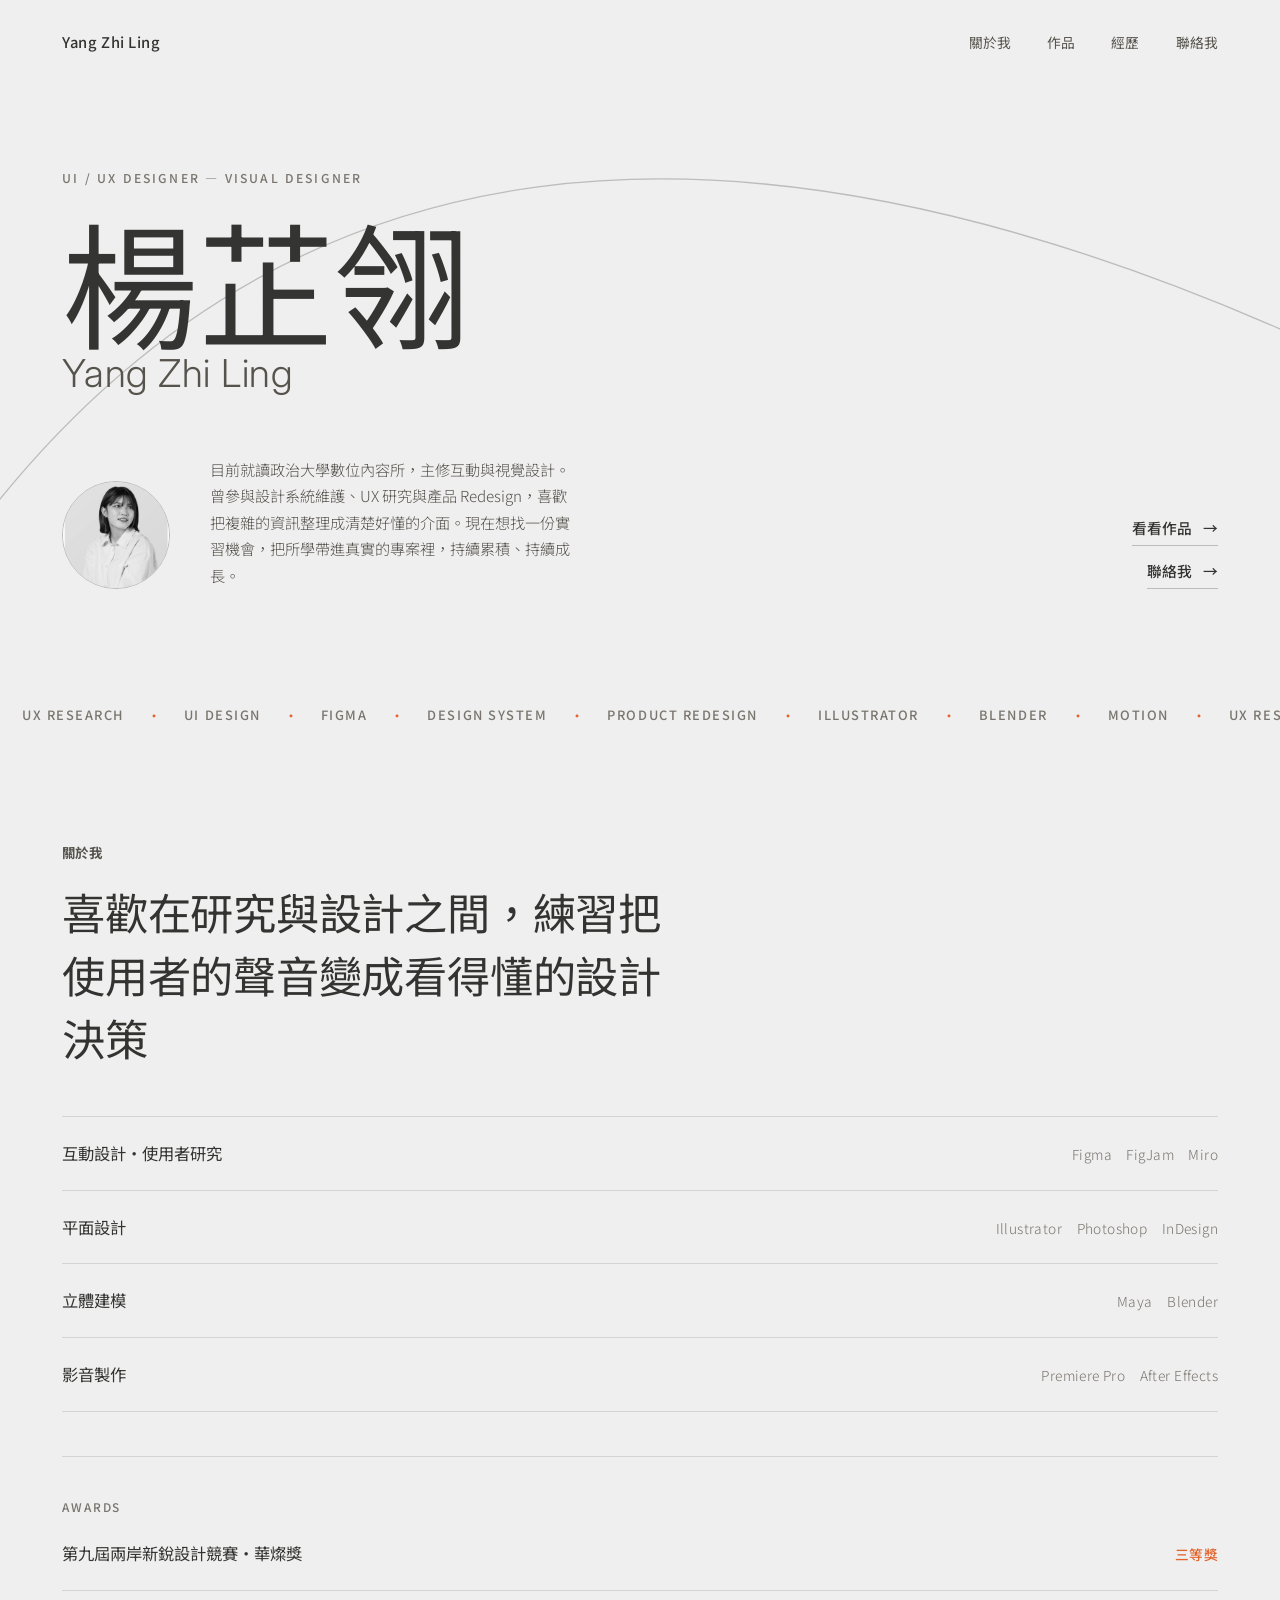
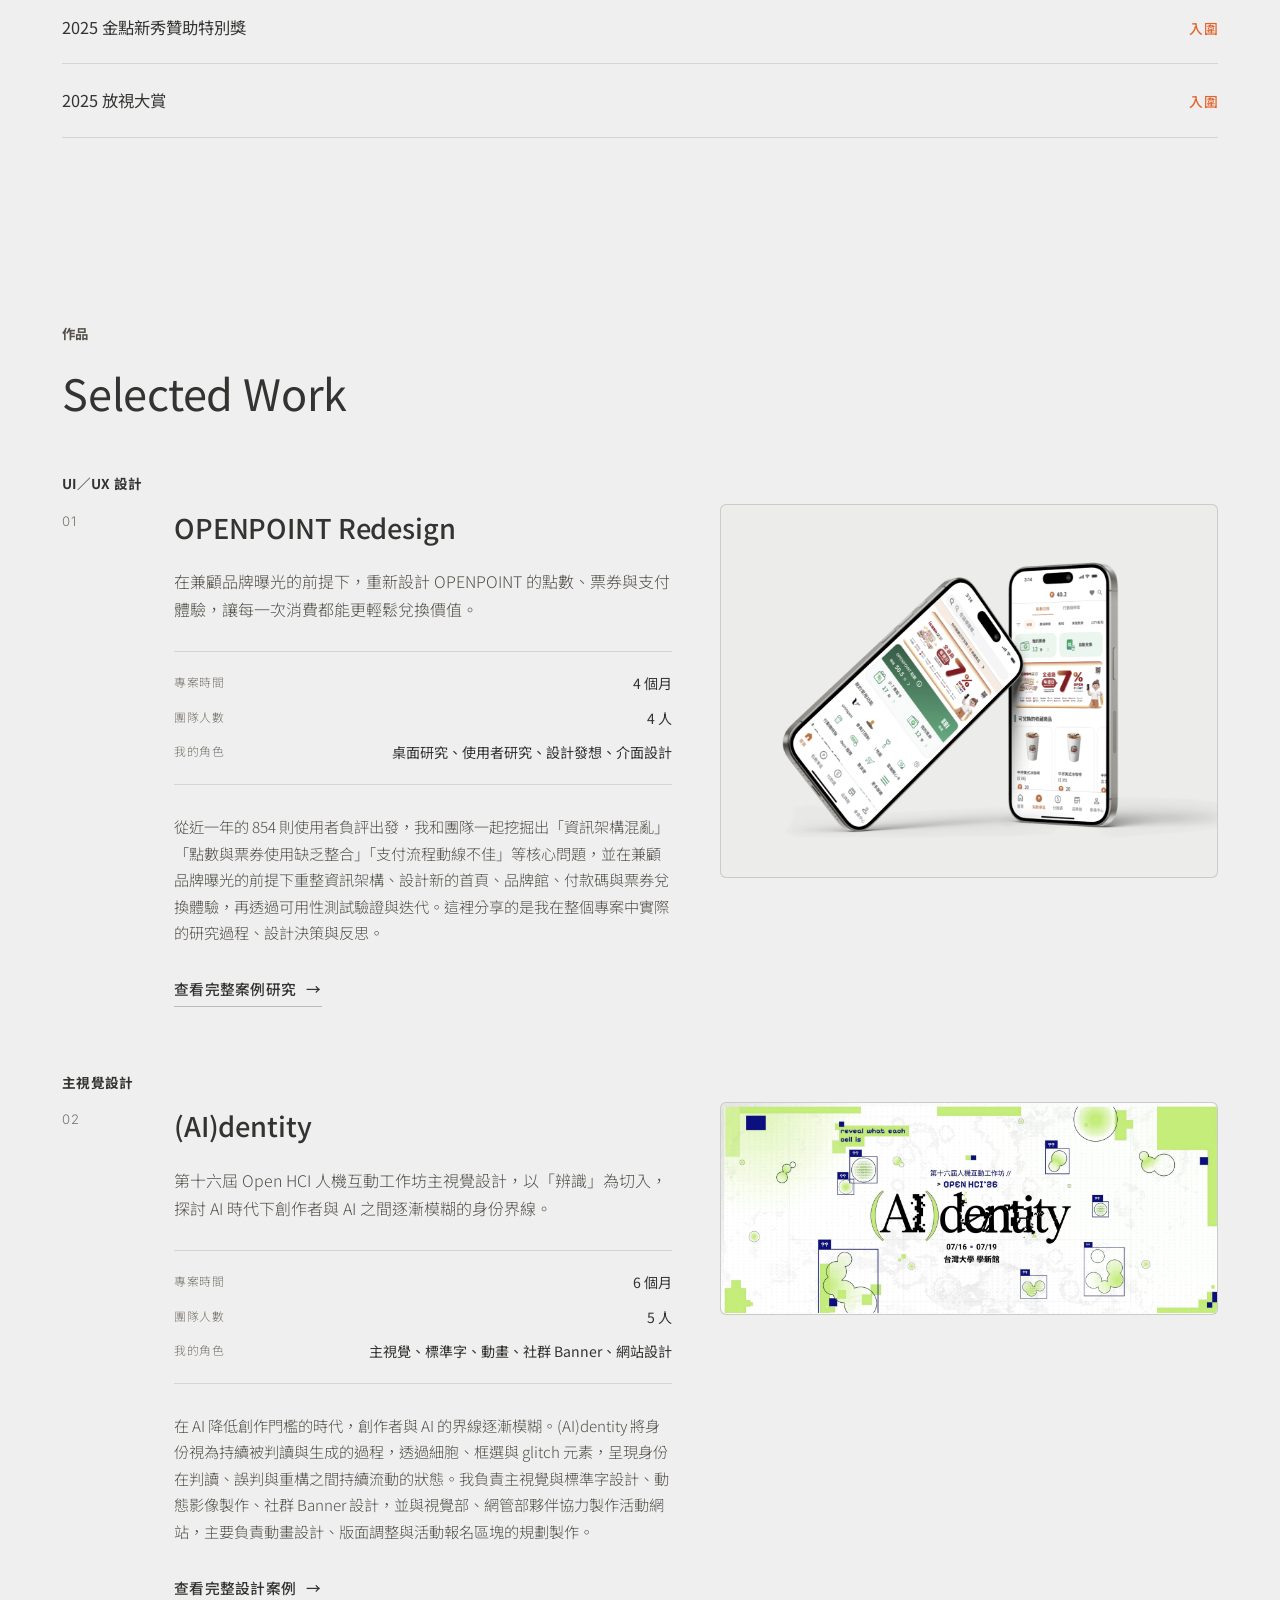
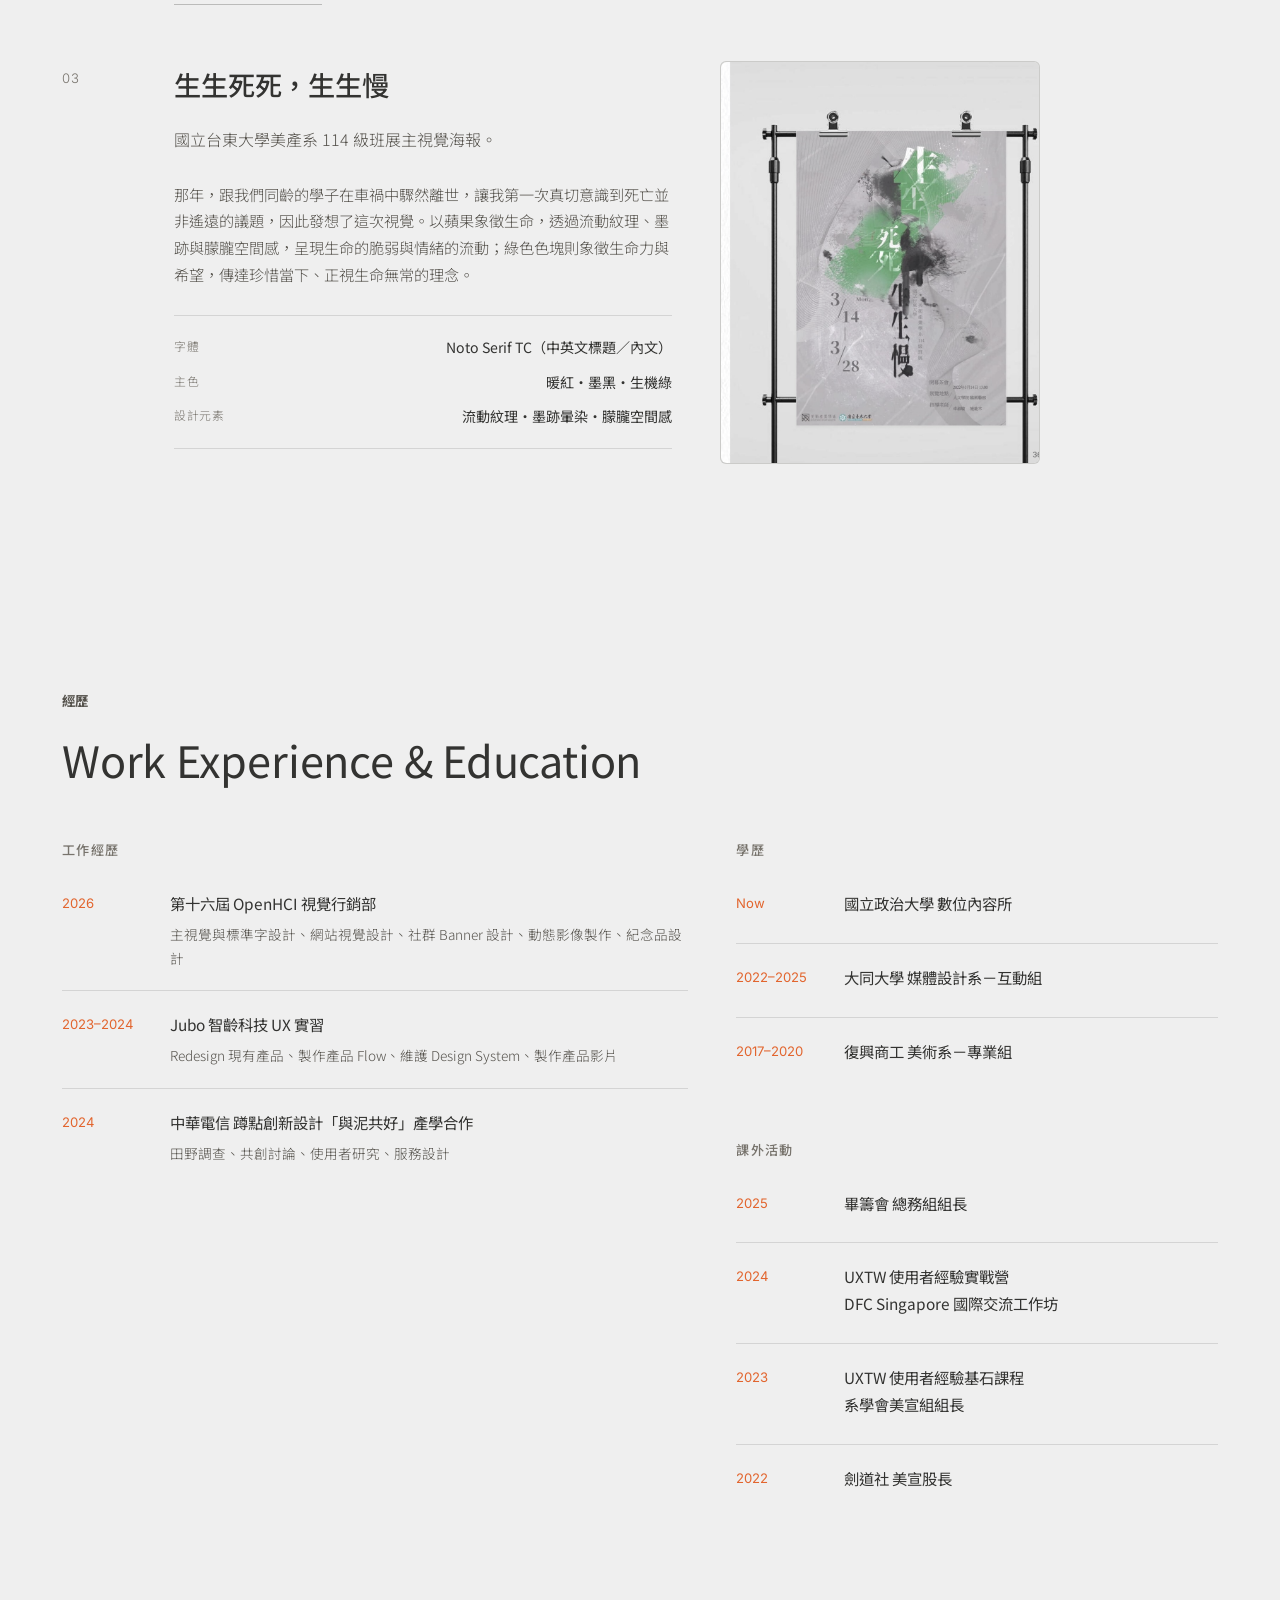
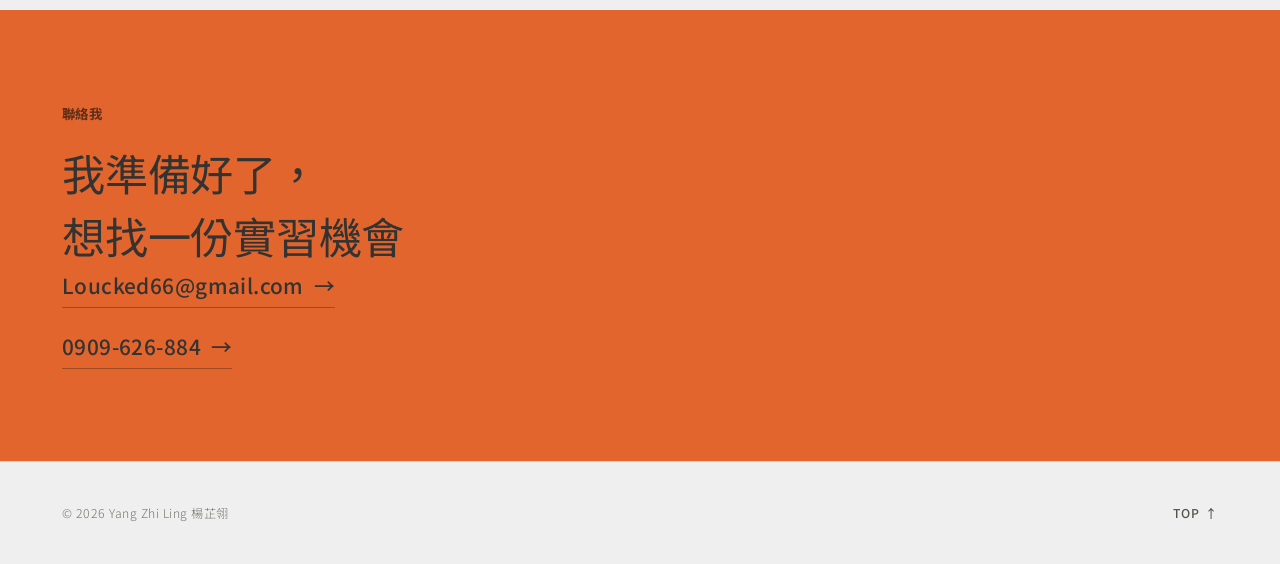
==== index.html @ 0a48e450 "Restore hero curve, tighten spacing, expand (AI)dentity case study - Restore the hero decorative cur" ====
<!DOCTYPE html>
<html lang="zh-Hant">
<head>
<meta charset="UTF-8">
<meta name="viewport" content="width=device-width, initial-scale=1.0">
<title>楊芷翎 Yang Zhi Ling｜UI/UX Designer Portfolio</title>
<meta name="description" content="楊芷翎 Yang Zhi Ling — UI/UX 設計師作品集，專注於使用者研究、產品重設計與視覺設計。">
<link rel="icon" type="image/svg+xml" href="assets/favicon.svg">
<link rel="preconnect" href="https://fonts.googleapis.com">
<link rel="preconnect" href="https://fonts.gstatic.com" crossorigin>
<link href="https://fonts.googleapis.com/css2?family=Inter:wght@300;400;500;600;700&family=Noto+Sans+TC:wght@300;400;500;600;700&display=swap" rel="stylesheet">
<link rel="stylesheet" href="css/style.css">
</head>
<body>

<div class="grain" aria-hidden="true"></div>
<a class="skip-link" href="#main">跳到主要內容</a>

<header class="site-header" id="siteHeader">
  <div class="wrap header-inner">
    <a href="#top" class="brand">Yang Zhi Ling</a>
    <nav class="main-nav" id="mainNav">
      <a href="#about">關於我</a>
      <a href="#work">作品</a>
      <a href="#experience">經歷</a>
      <a href="#contact">聯絡我</a>
    </nav>
    <button class="nav-toggle" id="navToggle" aria-label="開啟選單" aria-expanded="false">
      <span></span><span></span><span></span>
    </button>
  </div>
</header>

<main id="main">

  <!-- HERO -->
  <section class="hero" id="top">
    <svg class="hero-line" viewBox="0 0 1200 500" preserveAspectRatio="none" aria-hidden="true">
      <path d="M -50,420 C 250,80 700,60 1250,260" />
    </svg>
    <div class="wrap hero-inner">
      <p class="eyebrow reveal">UI / UX Designer — Visual Designer</p>
      <h1 class="hero-name reveal-blur">
        <span class="hero-name-zh">楊芷翎</span>
        <span class="hero-name-en">Yang&nbsp;Zhi&nbsp;Ling</span>
      </h1>

      <div class="hero-row">
        <div class="hero-photo reveal">
          <img src="assets/photo.jpg" alt="楊芷翎肖像照" width="240" height="240" loading="eager">
        </div>
        <p class="hero-desc reveal">
          目前就讀政治大學數位內容所，主修互動與視覺設計。曾參與設計系統維護、UX 研究與產品 Redesign，喜歡把複雜的資訊整理成清楚好懂的介面。現在想找一份實習機會，把所學帶進真實的專案裡，持續累積、持續成長。
        </p>
        <div class="hero-links reveal">
          <a href="#work" class="link-arrow">看看作品 <i>→</i></a>
          <a href="#contact" class="link-arrow">聯絡我 <i>→</i></a>
        </div>
      </div>
    </div>
  </section>

  <!-- MARQUEE -->
  <div class="marquee" aria-hidden="true">
    <div class="marquee-track">
      <span>UX RESEARCH</span><i>·</i><span>UI DESIGN</span><i>·</i><span>FIGMA</span><i>·</i><span>DESIGN SYSTEM</span><i>·</i><span>PRODUCT REDESIGN</span><i>·</i><span>ILLUSTRATOR</span><i>·</i><span>BLENDER</span><i>·</i><span>MOTION</span><i>·</i>
      <span>UX RESEARCH</span><i>·</i><span>UI DESIGN</span><i>·</i><span>FIGMA</span><i>·</i><span>DESIGN SYSTEM</span><i>·</i><span>PRODUCT REDESIGN</span><i>·</i><span>ILLUSTRATOR</span><i>·</i><span>BLENDER</span><i>·</i><span>MOTION</span><i>·</i>
    </div>
  </div>

  <!-- ABOUT -->
  <section class="section" id="about">
    <div class="wrap">
      <div class="section-head reveal">
        <p class="kicker">關於我</p>
        <h2 class="reveal-blur">喜歡在研究與設計之間，練習把使用者的聲音變成看得懂的設計決策</h2>
      </div>

      <div class="spec-list reveal">
        <div class="spec-row">
          <span class="spec-label">互動設計・使用者研究</span>
          <span class="spec-value">Figma　FigJam　Miro</span>
        </div>
        <div class="spec-row">
          <span class="spec-label">平面設計</span>
          <span class="spec-value">Illustrator　Photoshop　InDesign</span>
        </div>
        <div class="spec-row">
          <span class="spec-label">立體建模</span>
          <span class="spec-value">Maya　Blender</span>
        </div>
        <div class="spec-row">
          <span class="spec-label">影音製作</span>
          <span class="spec-value">Premiere Pro　After Effects</span>
        </div>
      </div>

      <div class="spec-list spec-list-awards reveal">
        <p class="awards-label">Awards</p>
        <div class="spec-row">
          <span class="spec-label">第九屆兩岸新銳設計競賽・華燦獎</span>
          <span class="spec-value accent">三等獎</span>
        </div>
        <div class="spec-row">
          <span class="spec-label">2025 金點新秀贊助特別獎</span>
          <span class="spec-value accent">入圍</span>
        </div>
        <div class="spec-row">
          <span class="spec-label">2025 放視大賞</span>
          <span class="spec-value accent">入圍</span>
        </div>
      </div>
    </div>
  </section>

  <!-- WORK -->
  <section class="section" id="work">
    <div class="wrap">
      <div class="section-head reveal">
        <p class="kicker">作品</p>
        <h2 class="reveal-blur">Selected Work</h2>
      </div>

      <p class="work-group-label first reveal">UI／UX 設計</p>

      <!-- PROJECT 1: OPENPOINT -->
      <article class="case-study reveal no-top-border">
        <div class="case-index">01</div>
        <div class="case-body">
          <h3><a href="openpoint.html" class="case-title-link">OPENPOINT Redesign</a></h3>
          <p class="case-lede">在兼顧品牌曝光的前提下，重新設計 OPENPOINT 的點數、票券與支付體驗，讓每一次消費都能更輕鬆兌換價值。</p>

          <div class="case-meta">
            <div><span>專案時間</span><strong>4 個月</strong></div>
            <div><span>團隊人數</span><strong>4 人</strong></div>
            <div><span>我的角色</span><strong>桌面研究、使用者研究、設計發想、介面設計</strong></div>
          </div>

          <p class="case-summary">從近一年的 854 則使用者負評出發，我和團隊一起挖掘出「資訊架構混亂」「點數與票券使用缺乏整合」「支付流程動線不佳」等核心問題，並在兼顧品牌曝光的前提下重整資訊架構、設計新的首頁、品牌館、付款碼與票券兌換體驗，再透過可用性測試驗證與迭代。這裡分享的是我在整個專案中實際的研究過程、設計決策與反思。</p>

          <a href="openpoint.html" class="link-arrow">查看完整案例研究 <i>→</i></a>
        </div>
        <a class="case-media case-media-link" href="openpoint.html" aria-label="查看 OPENPOINT Redesign 完整案例">
          <img src="assets/openpoint-hero.jpg" alt="OPENPOINT App 改版前後介面比較" loading="lazy">
        </a>
      </article>

      <p class="work-group-label reveal">主視覺設計</p>

      <!-- PROJECT 2: AIdentity -->
      <article class="case-study reveal no-top-border">
        <div class="case-index">02</div>
        <div class="case-body">
          <h3>(AI)dentity</h3>
          <p class="case-lede">第十六屆 Open HCI 人機互動工作坊主視覺設計，以「辨識」為切入，探討 AI 時代下創作者與 AI 之間逐漸模糊的身份界線。</p>

          <div class="case-meta">
            <div><span>專案時間</span><strong>6 個月</strong></div>
            <div><span>團隊人數</span><strong>5 人</strong></div>
            <div><span>我的角色</span><strong>主視覺、標準字、動畫、社群 Banner、網站設計</strong></div>
          </div>

          <p class="case-summary">在 AI 降低創作門檻的時代，創作者與 AI 的界線逐漸模糊。(AI)dentity 將身份視為持續被判讀與生成的過程，透過細胞、框選與 glitch 元素，呈現身份在判讀、誤判與重構之間持續流動的狀態。我負責主視覺與標準字設計、動態影像製作、社群 Banner 設計，並與視覺部、網管部夥伴協力製作活動網站，主要負責動畫設計、版面調整與活動報名區塊的規劃製作。</p>

          <a href="aidentity.html" class="link-arrow">查看完整設計案例 <i>→</i></a>
        </div>
        <a class="case-media case-media-link" href="aidentity.html" aria-label="查看 (AI)dentity 完整設計案例">
          <img src="assets/aidentity-banner.jpg" alt="(AI)dentity 主視覺設計" loading="lazy">
        </a>
      </article>

      <!-- PROJECT 3: 生生死死 -->
      <article class="case-study reveal">
        <div class="case-index">03</div>
        <div class="case-body">
          <h3>生生死死，生生慢</h3>
          <p class="case-lede">國立台東大學美產系 114 級班展主視覺海報。</p>

          <p class="case-summary">那年，跟我們同齡的學子在車禍中驟然離世，讓我第一次真切意識到死亡並非遙遠的議題，因此發想了這次視覺。以蘋果象徵生命，透過流動紋理、墨跡與朦朧空間感，呈現生命的脆弱與情緒的流動；綠色色塊則象徵生命力與希望，傳達珍惜當下、正視生命無常的理念。</p>

          <div class="case-meta">
            <div><span>字體</span><strong>Noto Serif TC（中英文標題／內文）</strong></div>
            <div><span>主色</span><strong>暖紅・墨黑・生機綠</strong></div>
            <div><span>設計元素</span><strong>流動紋理・墨跡暈染・朦朧空間感</strong></div>
          </div>
        </div>
        <div class="case-media case-media-poster">
          <img src="assets/poster.jpg" alt="生生死死，生生慢 主視覺海報" loading="lazy">
        </div>
      </article>

    </div>
  </section>

  <!-- EXPERIENCE -->
  <section class="section" id="experience">
    <div class="wrap">
      <div class="section-head reveal">
        <p class="kicker">經歷</p>
        <h2 class="reveal-blur">Work Experience &amp; Education</h2>
      </div>

      <div class="timeline-cols reveal">
        <div class="timeline-col">
          <h3>工作經歷</h3>
          <ul class="timeline">
            <li>
              <span class="tl-year">2026</span>
              <div class="tl-body">
                <strong>第十六屆 OpenHCI 視覺行銷部</strong>
                <p>主視覺與標準字設計、網站視覺設計、社群 Banner 設計、動態影像製作、紀念品設計</p>
              </div>
            </li>
            <li>
              <span class="tl-year">2023–2024</span>
              <div class="tl-body">
                <strong>Jubo 智齡科技 UX 實習</strong>
                <p>Redesign 現有產品、製作產品 Flow、維護 Design System、製作產品影片</p>
              </div>
            </li>
            <li>
              <span class="tl-year">2024</span>
              <div class="tl-body">
                <strong>中華電信 蹲點創新設計「與泥共好」產學合作</strong>
                <p>田野調查、共創討論、使用者研究、服務設計</p>
              </div>
            </li>
          </ul>
        </div>

        <div class="timeline-col">
          <h3>學歷</h3>
          <ul class="timeline">
            <li>
              <span class="tl-year">Now</span>
              <div class="tl-body">
                <strong>國立政治大學 數位內容所</strong>
              </div>
            </li>
            <li>
              <span class="tl-year">2022–2025</span>
              <div class="tl-body">
                <strong>大同大學 媒體設計系－互動組</strong>
              </div>
            </li>
            <li>
              <span class="tl-year">2017–2020</span>
              <div class="tl-body">
                <strong>復興商工 美術系－專業組</strong>
              </div>
            </li>
          </ul>

          <h3 class="mt">課外活動</h3>
          <ul class="timeline">
            <li>
              <span class="tl-year">2025</span>
              <div class="tl-body"><strong>畢籌會 總務組組長</strong></div>
            </li>
            <li>
              <span class="tl-year">2024</span>
              <div class="tl-body"><strong>UXTW 使用者經驗實戰營<br>DFC Singapore 國際交流工作坊</strong></div>
            </li>
            <li>
              <span class="tl-year">2023</span>
              <div class="tl-body"><strong>UXTW 使用者經驗基石課程<br>系學會美宣組組長</strong></div>
            </li>
            <li>
              <span class="tl-year">2022</span>
              <div class="tl-body"><strong>劍道社 美宣股長</strong></div>
            </li>
          </ul>
        </div>
      </div>
    </div>
  </section>

  <!-- CONTACT -->
  <section class="section contact-section" id="contact">
    <div class="wrap">
      <div class="section-head contact-head">
        <p class="kicker">聯絡我</p>
        <h2 class="contact-h reveal-blur">我準備好了，<br>想找一份實習機會</h2>
      </div>
      <div class="contact-links reveal">
        <a href="mailto:Loucked66@gmail.com" class="link-arrow lg">Loucked66@gmail.com <i>→</i></a>
        <a href="tel:0909626884" class="link-arrow lg">0909-626-884 <i>→</i></a>
      </div>
    </div>
  </section>

</main>

<footer class="site-footer">
  <div class="wrap footer-inner">
    <p>© <span id="year"></span> Yang Zhi Ling 楊芷翎</p>
    <a href="#top" class="back-top">TOP ↑</a>
  </div>
</footer>

<script src="js/main.js"></script>
</body>
</html>
---- css/style.css ----
/* ===================================================
   楊芷翎 Yang Zhi Ling — Portfolio
   Editorial / gallery-inspired system
   =================================================== */

:root{
  --bg: #efefef;
  --bg-raised: #e4e4e2;
  --ink: #333331;
  --ink-soft: #55524c;
  --ink-faint: #78746d;
  --line: rgba(51,51,49,.14);
  --line-strong: rgba(51,51,49,.28);
  --accent: #e2652e;
  --accent-soft: rgba(226,101,46,.14);
  --radius-sm: 2px;
  --max: 1220px;
  --font: 'Noto Sans TC', 'Inter', sans-serif;
  --ease: cubic-bezier(.16,.8,.24,1);
}

*, *::before, *::after{ box-sizing: border-box; }

html{ scroll-behavior: smooth; }

body{
  margin: 0;
  background: var(--bg);
  color: var(--ink);
  font-family: var(--font);
  font-weight: 300;
  line-height: 1.75;
  -webkit-font-smoothing: antialiased;
  overflow-x: hidden;
  position: relative;
}

img{ max-width: 100%; display: block; border-radius: 6px; }
a{ color: inherit; text-decoration: none; }

.wrap{
  max-width: var(--max);
  margin: 0 auto;
  padding: 0 32px;
}

/* film grain overlay */
.grain{
  position: fixed;
  inset: 0;
  z-index: 200;
  pointer-events: none;
  opacity: .05;
  mix-blend-mode: overlay;
  background-image: url("data:image/svg+xml,%3Csvg xmlns='http://www.w3.org/2000/svg' width='140' height='140'%3E%3Cfilter id='n'%3E%3CfeTurbulence type='fractalNoise' baseFrequency='0.9' numOctaves='2' stitchTiles='stitch'/%3E%3C/filter%3E%3Crect width='100%25' height='100%25' filter='url(%23n)'/%3E%3C/svg%3E");
}

.skip-link{ position: absolute; left: -999px; top: auto; }
.skip-link:focus{
  left: 16px; top: 16px;
  background: var(--ink); color: var(--bg);
  padding: 10px 16px; border-radius: 4px; z-index: 999;
}

/* ---------- Header ---------- */
.site-header{
  position: fixed;
  top: 0; left: 0; right: 0;
  z-index: 100;
  background: transparent;
  border-bottom: 1px solid transparent;
  transition: border-color .4s ease, background .4s ease;
}
.site-header.scrolled{
  border-bottom-color: var(--line);
  background: rgba(239,239,239,.82);
  backdrop-filter: blur(10px);
}
.header-inner{
  display: flex;
  align-items: center;
  justify-content: space-between;
  height: 84px;
}
.brand{
  font-weight: 500;
  font-size: .92rem;
  letter-spacing: .04em;
}
.main-nav{ display: flex; gap: 36px; }
.main-nav a{
  font-size: .86rem;
  font-weight: 400;
  letter-spacing: .01em;
  color: var(--ink-soft);
  transition: color .25s ease;
  display: inline-flex;
  align-items: baseline;
}
.main-nav a:hover{ color: var(--ink); }

.nav-toggle{
  display: none;
  flex-direction: column;
  justify-content: center;
  gap: 5px;
  width: 40px; height: 40px;
  background: none;
  border: none;
  cursor: pointer;
}
.nav-toggle span{
  display: block;
  height: 1px;
  background: var(--ink);
  transition: transform .25s ease, opacity .25s ease;
}

/* ---------- Links / buttons ---------- */
.link-arrow{
  display: inline-flex;
  align-items: center;
  gap: 10px;
  font-size: .92rem;
  font-weight: 500;
  letter-spacing: .02em;
  padding-bottom: 4px;
  border-bottom: 1px solid var(--line-strong);
  transition: border-color .3s ease, gap .3s ease, color .3s ease;
}
.link-arrow i{ font-style: normal; transition: transform .3s ease; }
.link-arrow:hover{ border-color: var(--accent); color: var(--accent); gap: 14px; }
.link-arrow:hover i{ transform: translateX(2px); }
.link-arrow.lg{ font-size: 1.3rem; }

/* ---------- Hero ---------- */
.hero{
  position: relative;
  padding: 168px 0 90px;
  overflow: hidden;
}
.hero-line{
  position: absolute;
  top: 0; left: 0;
  width: 100%; height: 100%;
  pointer-events: none;
}
.hero-line path{
  fill: none;
  stroke: var(--line-strong);
  stroke-width: 1;
  stroke-dasharray: 1600;
  stroke-dashoffset: 1600;
  animation: draw 2.4s var(--ease) .3s forwards;
}
@keyframes draw{ to{ stroke-dashoffset: 0; } }

.eyebrow{
  color: var(--ink-faint);
  font-weight: 500;
  letter-spacing: .18em;
  font-size: .76rem;
  margin: 0 0 28px;
  text-transform: uppercase;
}
.hero-name{
  margin: 0 0 64px;
  font-weight: 400;
  line-height: .92;
  letter-spacing: -.01em;
}
.hero-name-zh{
  display: block;
  font-size: clamp(3.6rem, 11vw, 8.5rem);
}
.hero-name-en{
  display: block;
  font-family: 'Inter', sans-serif;
  font-weight: 300;
  font-size: clamp(1.4rem, 3.4vw, 2.4rem);
  letter-spacing: .02em;
  color: var(--ink-soft);
  margin-top: 14px;
}

.hero-row{
  display: grid;
  grid-template-columns: auto 1fr auto;
  gap: 40px;
  align-items: end;
}
.hero-photo{
  width: 108px; height: 108px;
  border-radius: 50%;
  overflow: hidden;
  border: 1px solid var(--line-strong);
  flex-shrink: 0;
}
.hero-photo img{
  width: 100%; height: 100%;
  object-fit: cover;
  object-position: center 15%;
  filter: grayscale(1) contrast(1.05);
}
.hero-desc{
  color: var(--ink-soft);
  font-size: .95rem;
  max-width: 46ch;
  margin: 0;
}
.hero-links{
  display: flex;
  flex-direction: column;
  gap: 12px;
  align-items: flex-end;
}

/* ---------- Marquee ---------- */
.marquee{
  overflow: hidden;
  padding: 20px 0;
  white-space: nowrap;
}
.marquee-track{
  display: inline-flex;
  align-items: center;
  animation: scroll-left 32s linear infinite;
}
.marquee-track span{
  font-size: .8rem;
  font-weight: 500;
  letter-spacing: .12em;
  color: var(--ink-faint);
  padding: 0 22px;
}
.marquee-track i{ color: var(--accent); font-style: normal; }
@keyframes scroll-left{
  from{ transform: translateX(0); }
  to{ transform: translateX(-50%); }
}

/* ---------- Sections ---------- */
.section{ padding: 92px 0; }
.section-head{
  margin-bottom: 48px;
  max-width: 68ch;
}
.kicker{
  color: var(--ink-soft);
  font-weight: 700;
  letter-spacing: .03em;
  font-size: .84rem;
  margin: 0 0 16px;
}
.section-head h2{
  font-size: clamp(1.7rem, 3.6vw, 2.7rem);
  font-weight: 400;
  line-height: 1.45;
  margin: 0;
  letter-spacing: -.005em;
}
.contact-head{ max-width: none; margin-bottom: 0; }

/* ---------- Spec list (skills / awards) ---------- */
.spec-list{ border-top: 1px solid var(--line); margin-bottom: 44px; }
.spec-list-awards{ margin-bottom: 0; }
.awards-label{
  font-weight: 500;
  letter-spacing: .16em;
  text-transform: uppercase;
  font-size: .74rem;
  color: var(--ink-faint);
  margin: 40px 0 0;
}
.spec-row{
  display: flex;
  justify-content: space-between;
  align-items: baseline;
  gap: 24px;
  padding: 22px 0;
  border-bottom: 1px solid var(--line);
  transition: padding-left .3s ease;
}
.spec-row:hover{ padding-left: 10px; }
.spec-label{
  font-size: 1.02rem;
  font-weight: 400;
  color: var(--ink);
}
.spec-value{
  font-size: .86rem;
  color: var(--ink-faint);
  letter-spacing: .03em;
  text-align: right;
  white-space: nowrap;
}
.spec-value.accent{ color: var(--accent); font-weight: 500; }

/* ---------- Case studies ---------- */
.work-group-label{
  font-weight: 700;
  font-size: .85rem;
  letter-spacing: .02em;
  color: var(--ink);
  margin: 0 0 8px;
  padding-top: 36px;
}
.work-group-label.first{ padding-top: 0; }

.case-study{
  display: grid;
  grid-template-columns: 64px 1fr 1fr;
  gap: 48px;
  padding: 28px 0;
  align-items: start;
}
.case-study.no-top-border{ padding-top: 0; }

.case-index{
  font-family: 'Inter', sans-serif;
  font-size: .82rem;
  color: var(--ink-faint);
  letter-spacing: .04em;
  padding-top: 6px;
}

.case-media{
  border: 1px solid var(--line);
  overflow: hidden;
  background: var(--bg-raised);
  border-radius: 6px;
}
.case-media-poster{ max-width: 320px; }
.case-media img{
  width: 100%;
  filter: grayscale(.55) contrast(1.02);
  transition: filter .5s ease, transform .6s ease;
}
.case-media:hover img{ filter: grayscale(0); transform: scale(1.02); }
.case-media-link{ display: block; }

.case-body h3{
  font-size: 1.7rem;
  font-weight: 500;
  margin: 0 0 16px;
  letter-spacing: -.005em;
}
.case-title-link{ transition: color .2s ease; }
.case-title-link:hover{ color: var(--accent); }
.case-lede{ color: var(--ink-soft); font-size: 1rem; margin: 0 0 28px; }

.case-meta{
  display: flex;
  flex-direction: column;
  gap: 12px;
  padding: 20px 0;
  border-top: 1px solid var(--line);
  border-bottom: 1px solid var(--line);
  margin-bottom: 28px;
}
.case-meta div{ display: flex; justify-content: space-between; gap: 20px; }
.case-meta span{ font-size: .74rem; color: var(--ink-faint); letter-spacing: .05em; text-transform: uppercase; flex-shrink: 0; }
.case-meta strong{ font-size: .88rem; font-weight: 400; line-height: 1.6; text-align: right; }

.case-summary{ color: var(--ink-soft); font-size: .95rem; margin: 0 0 28px; }

/* ---------- Experience / Timeline ---------- */
.timeline-cols{ display: grid; grid-template-columns: 1.3fr 1fr; gap: 48px; }
.timeline-col h3{
  font-size: .82rem;
  font-weight: 500;
  letter-spacing: .1em;
  text-transform: uppercase;
  color: var(--ink-faint);
  margin: 0 0 8px;
}
.timeline-col h3.mt{ margin-top: 48px; }
.timeline{ list-style: none; margin: 0; padding: 0; }
.timeline li{
  display: grid;
  grid-template-columns: 90px 1fr;
  gap: 18px;
  padding: 20px 0;
  border-bottom: 1px solid var(--line);
}
.timeline li:last-child{ border-bottom: none; }
.tl-year{ font-family: 'Inter', sans-serif; font-weight: 400; color: var(--accent); font-size: .82rem; padding-top: 2px; }
.tl-body strong{ display: block; font-size: .96rem; font-weight: 400; margin-bottom: 6px; color: var(--ink); }
.tl-body p{ margin: 0; color: var(--ink-soft); font-size: .85rem; }

/* ---------- Contact ---------- */
.contact-section{
  background: var(--accent);
  color: var(--ink);
}
.contact-section .kicker{ color: rgba(11,11,10,.6); }
.contact-h{
  font-size: clamp(2.4rem, 7vw, 5rem);
  font-weight: 400;
  line-height: 1.08;
  margin: 0 0 56px;
  letter-spacing: -.01em;
}
.contact-links{ display: flex; flex-direction: column; gap: 20px; align-items: flex-start; }
.contact-links .link-arrow{ border-bottom-color: rgba(11,11,10,.3); }
.contact-links .link-arrow:hover{ border-color: var(--ink); color: var(--ink); }

/* ---------- Footer ---------- */
.site-footer{ padding: 28px 0; border-top: 1px solid var(--line); }
.footer-inner{
  display: flex; justify-content: space-between; align-items: center;
  font-size: .76rem; color: var(--ink-faint);
  letter-spacing: .04em;
  flex-wrap: wrap; gap: 10px;
}
.back-top{ font-weight: 500; letter-spacing: .1em; color: var(--ink-soft); transition: color .2s ease; }
.back-top:hover{ color: var(--accent); }

/* ---------- Reveal animation ---------- */
.reveal{ opacity: 0; transform: translateY(20px); transition: opacity .8s var(--ease), transform .8s var(--ease); }
.reveal.in{ opacity: 1; transform: translateY(0); }
.reveal-blur{ opacity: 0; filter: blur(10px); transform: translateY(14px); transition: opacity 1.1s var(--ease), filter 1.1s var(--ease), transform 1.1s var(--ease); }
.reveal-blur.in{ opacity: 1; filter: blur(0); transform: translateY(0); }

/* ---------- Responsive ---------- */
@media (max-width: 920px){
  .hero-row{ grid-template-columns: 1fr; gap: 20px; }
  .hero-links{ align-items: flex-start; flex-direction: row; gap: 24px; flex-wrap: wrap; }
  .case-study{ grid-template-columns: 1fr; gap: 24px; }
  .case-index{ padding-top: 0; }
  .case-media-poster{ max-width: 280px; }
  .timeline-cols{ grid-template-columns: 1fr; gap: 40px; }
  .spec-row{ flex-direction: column; gap: 4px; align-items: flex-start; }
  .spec-value{ text-align: left; }
}

@media (max-width: 680px){
  .main-nav{
    position: fixed;
    top: 84px; left: 0; right: 0;
    background: var(--bg);
    border-bottom: 1px solid var(--line);
    flex-direction: column;
    padding: 10px 32px 24px;
    gap: 4px;
    display: none;
  }
  .main-nav.open{ display: flex; }
  .main-nav a{ padding: 14px 0; }
  .nav-toggle{ display: flex; }
  .hero{ padding: 128px 0 60px; }
  .section{ padding: 64px 0; }
  .work-group-label{ padding-top: 32px; }
  .case-meta div{ flex-direction: column; gap: 2px; }
  .case-meta strong{ text-align: left; }
}

.nav-toggle.open span:nth-child(1){ transform: translateY(6px) rotate(45deg); }
.nav-toggle.open span:nth-child(2){ opacity: 0; }
.nav-toggle.open span:nth-child(3){ transform: translateY(-6px) rotate(-45deg); }
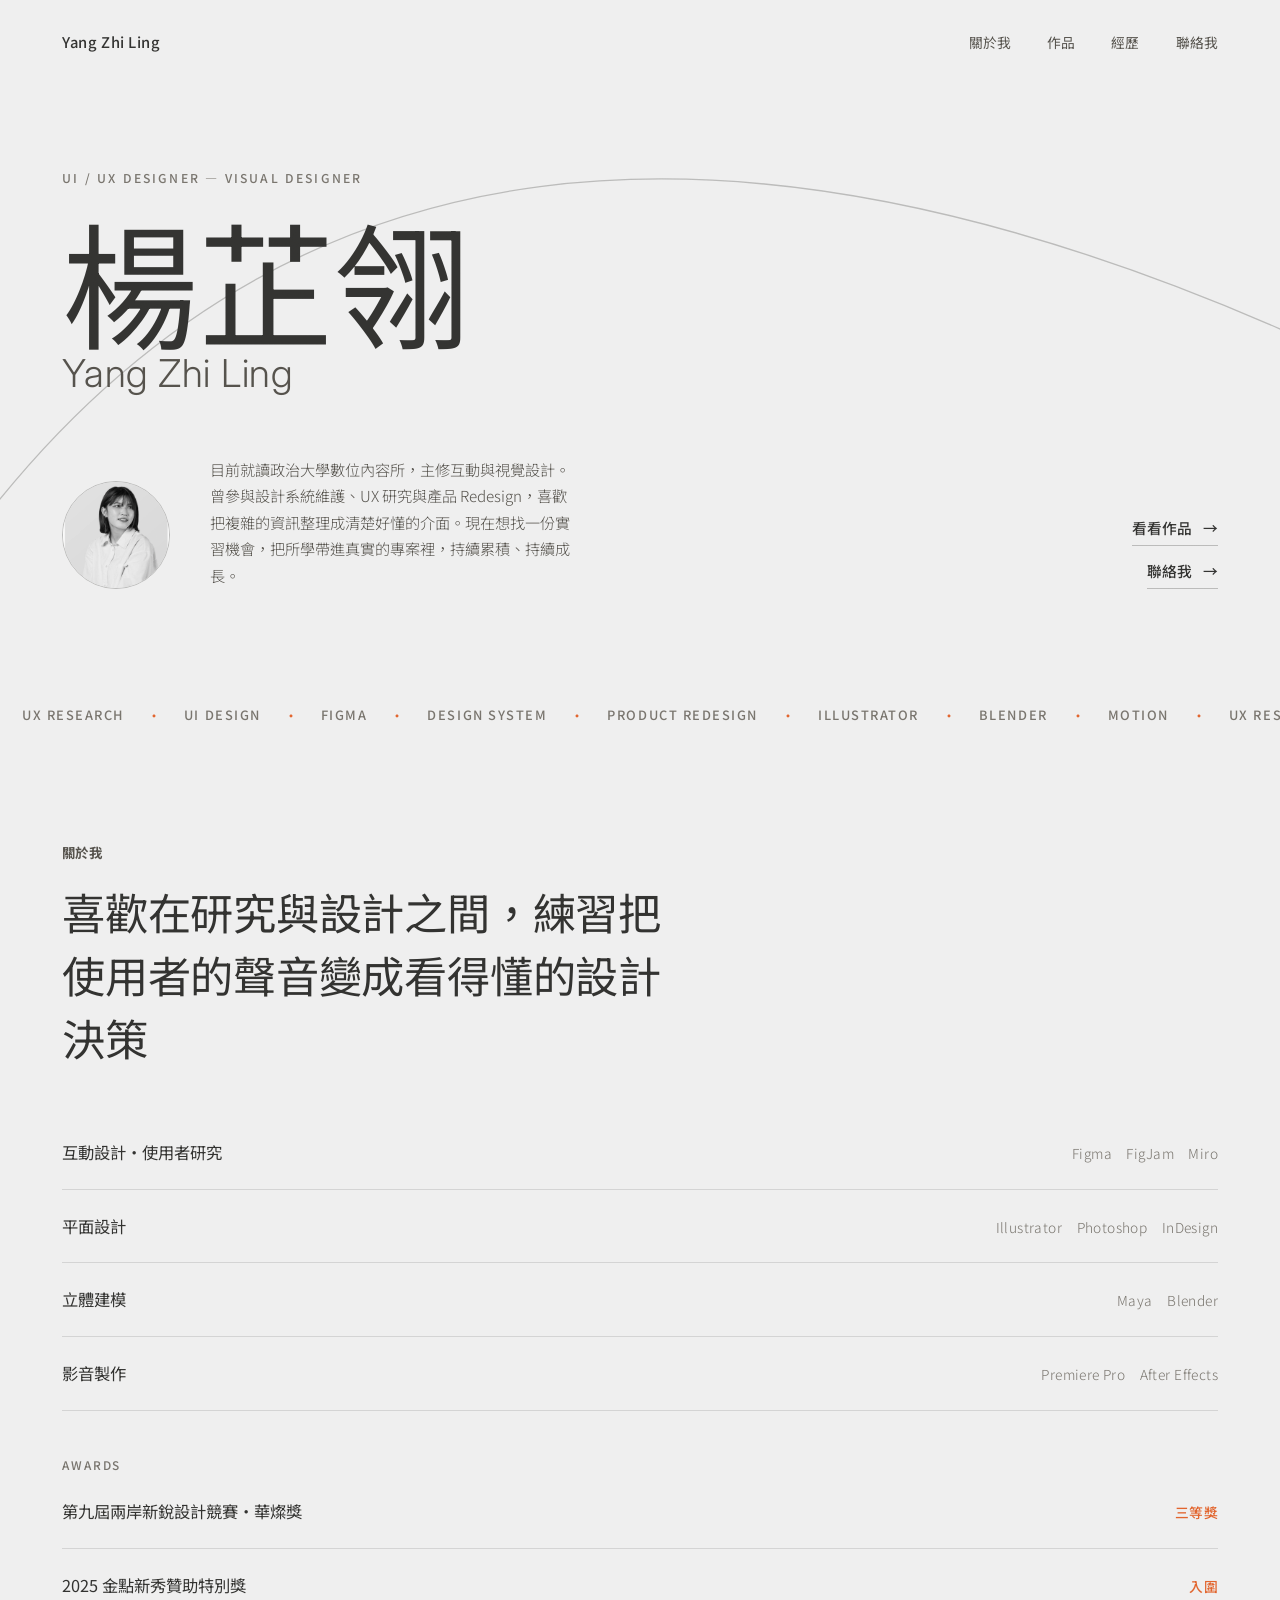
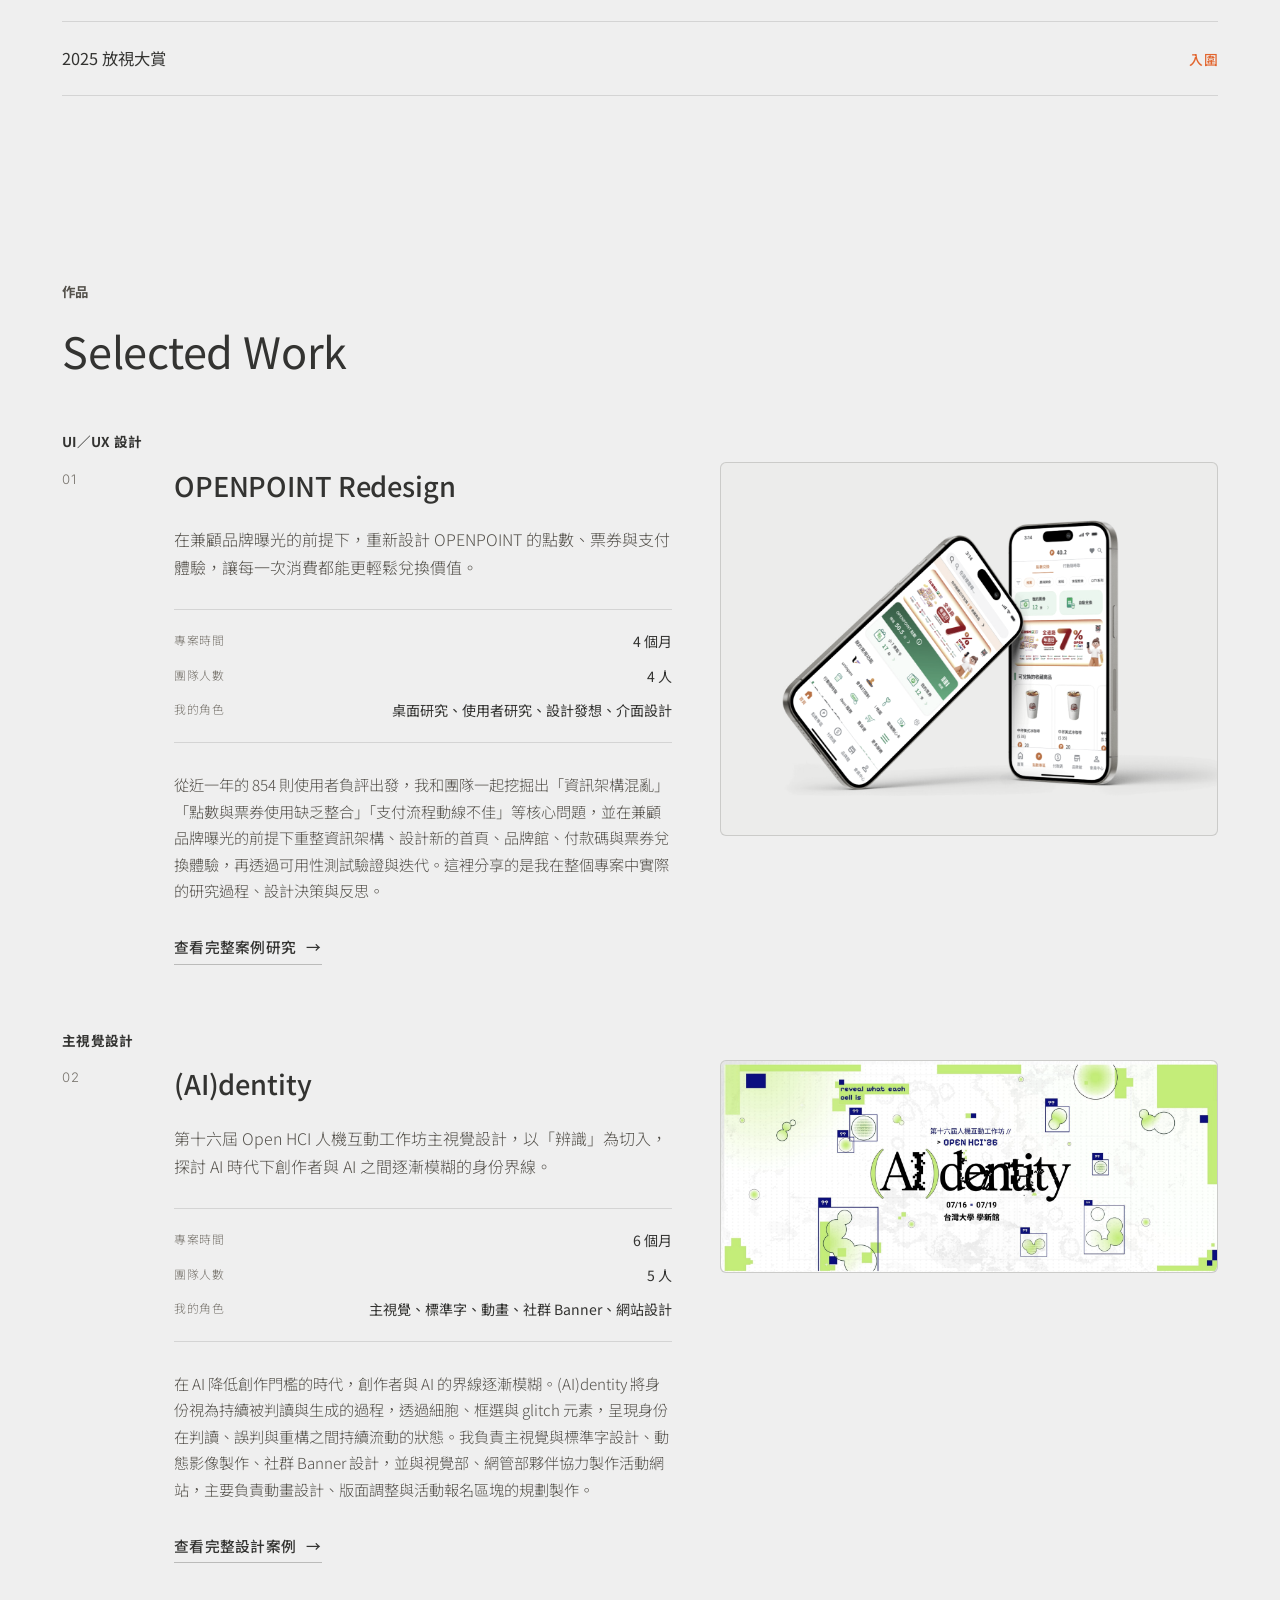
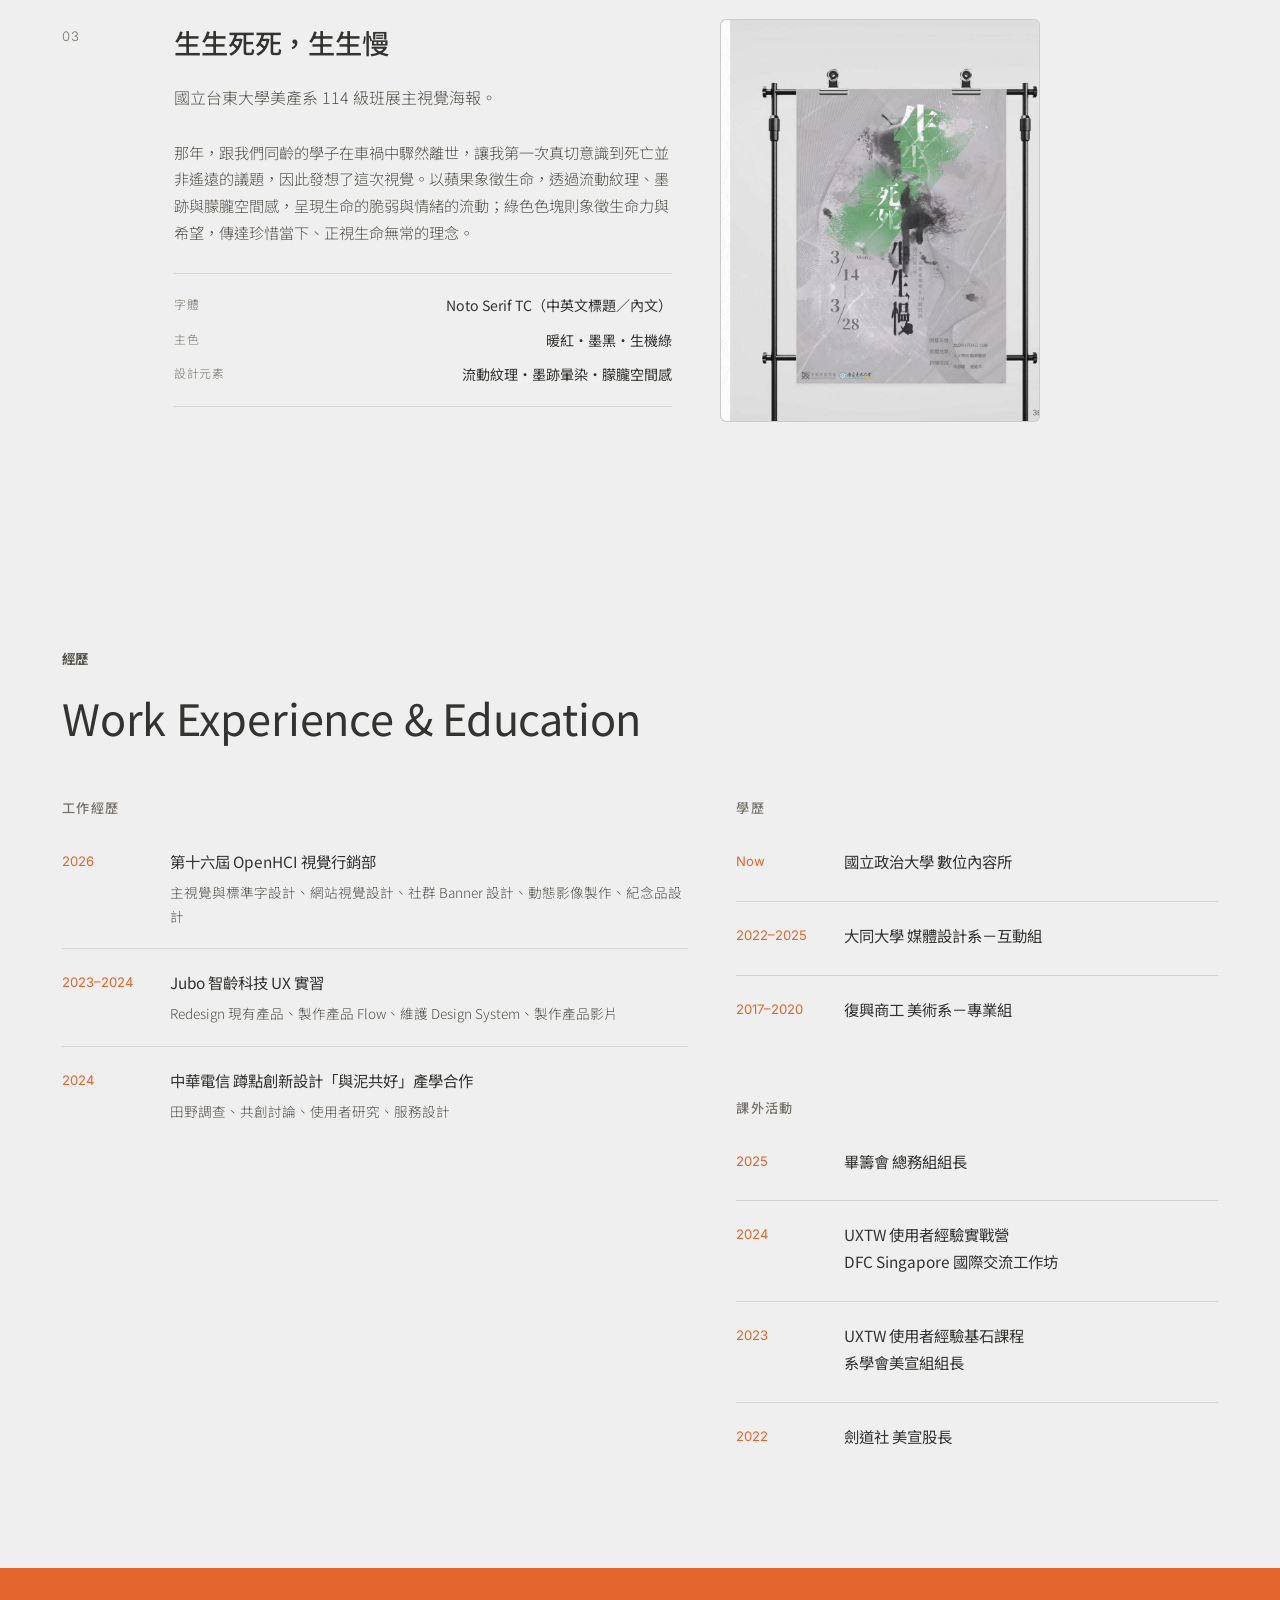
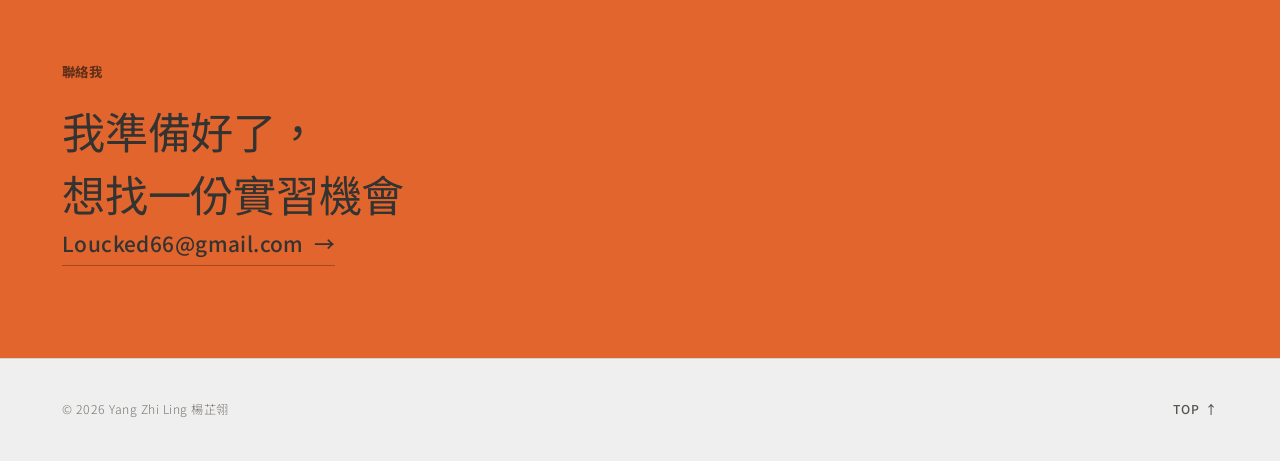
==== commit acb3bd64: "Expand (AI)dentity case study, fix contact/hover/rule details - Add badge, signage, print material, " ====
--- a/index.html
+++ b/index.html
@@ -151,7 +151,7 @@
       <article class="case-study reveal no-top-border">
         <div class="case-index">02</div>
         <div class="case-body">
-          <h3>(AI)dentity</h3>
+          <h3><a href="aidentity.html" class="case-title-link">(AI)dentity</a></h3>
           <p class="case-lede">第十六屆 Open HCI 人機互動工作坊主視覺設計，以「辨識」為切入，探討 AI 時代下創作者與 AI 之間逐漸模糊的身份界線。</p>
 
           <div class="case-meta">
@@ -284,7 +284,6 @@
       </div>
       <div class="contact-links reveal">
         <a href="mailto:Loucked66@gmail.com" class="link-arrow lg">Loucked66@gmail.com <i>→</i></a>
-        <a href="tel:0909626884" class="link-arrow lg">0909-626-884 <i>→</i></a>
       </div>
     </div>
   </section>
--- a/css/style.css
+++ b/css/style.css
@@ -262,7 +262,7 @@
 .contact-head{ max-width: none; margin-bottom: 0; }
 
 /* ---------- Spec list (skills / awards) ---------- */
-.spec-list{ border-top: 1px solid var(--line); margin-bottom: 44px; }
+.spec-list{ margin-bottom: 44px; }
 .spec-list-awards{ margin-bottom: 0; }
 .awards-label{
   font-weight: 500;
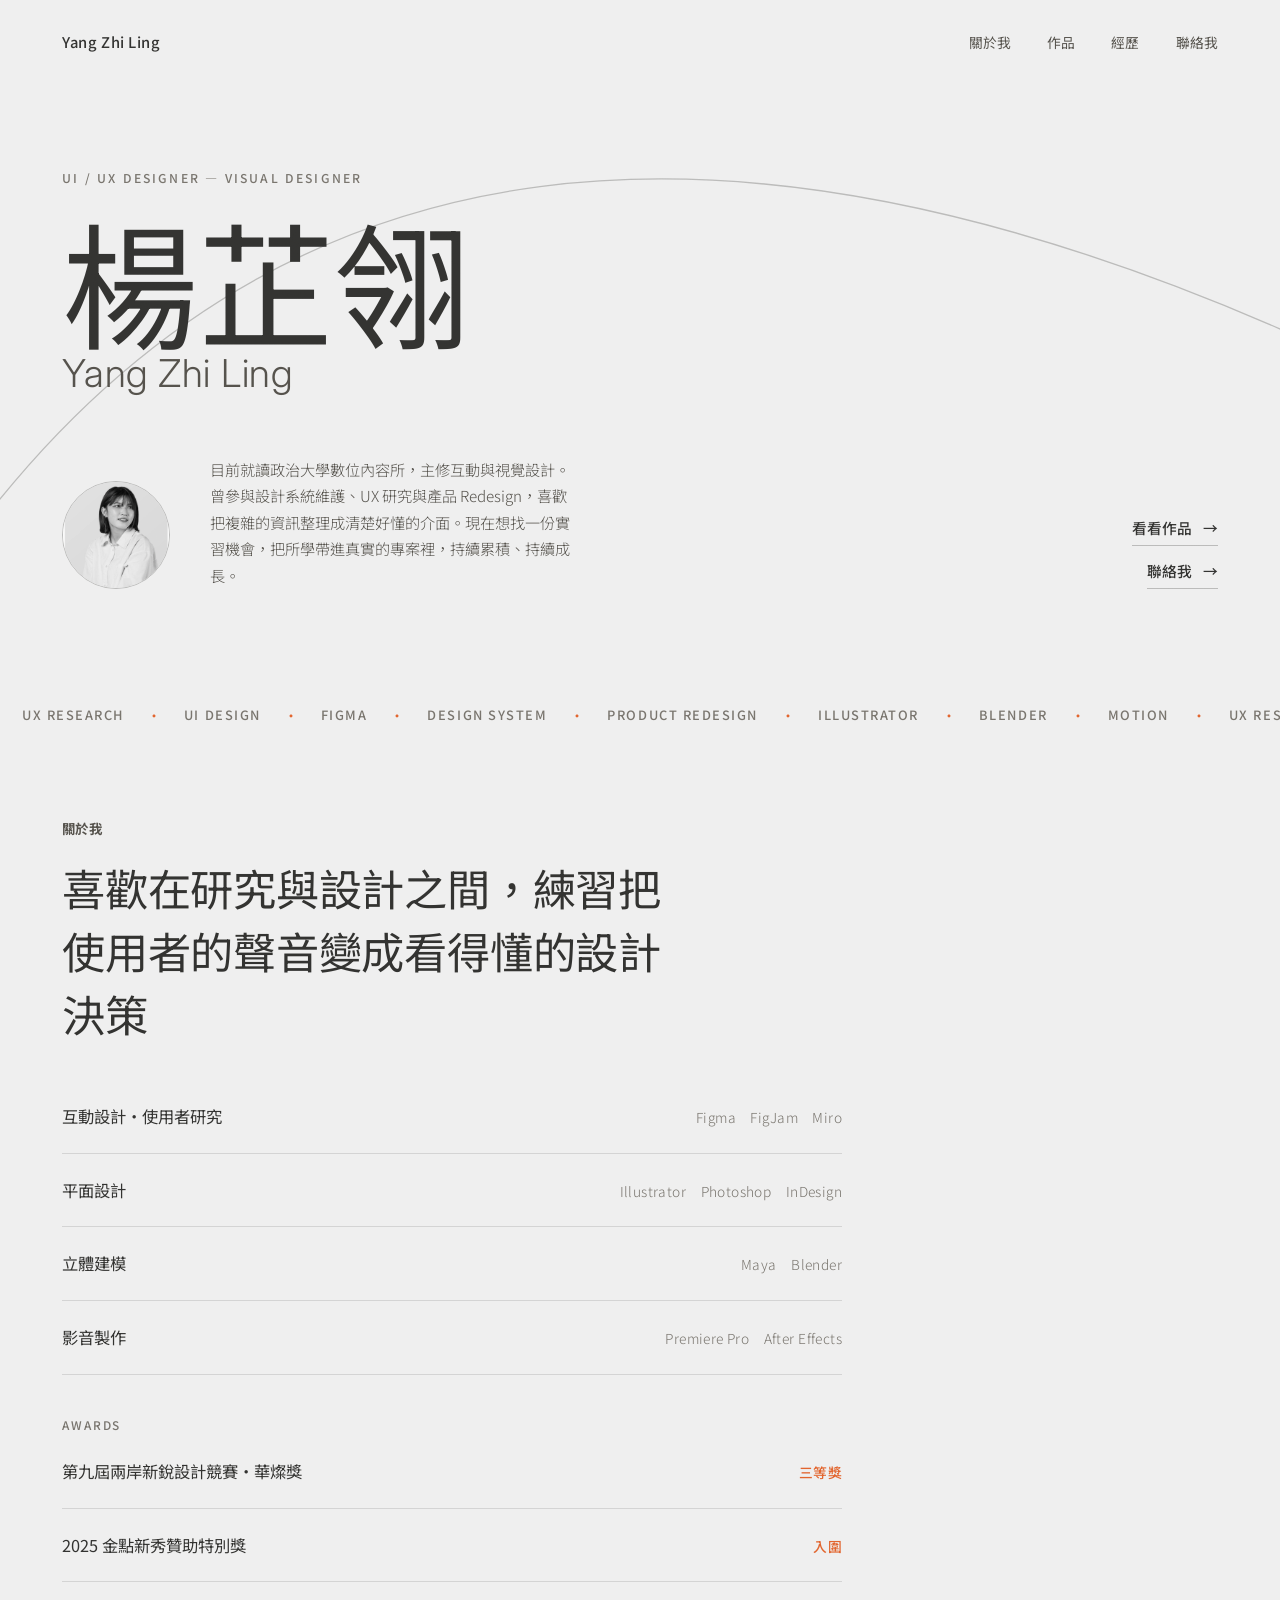
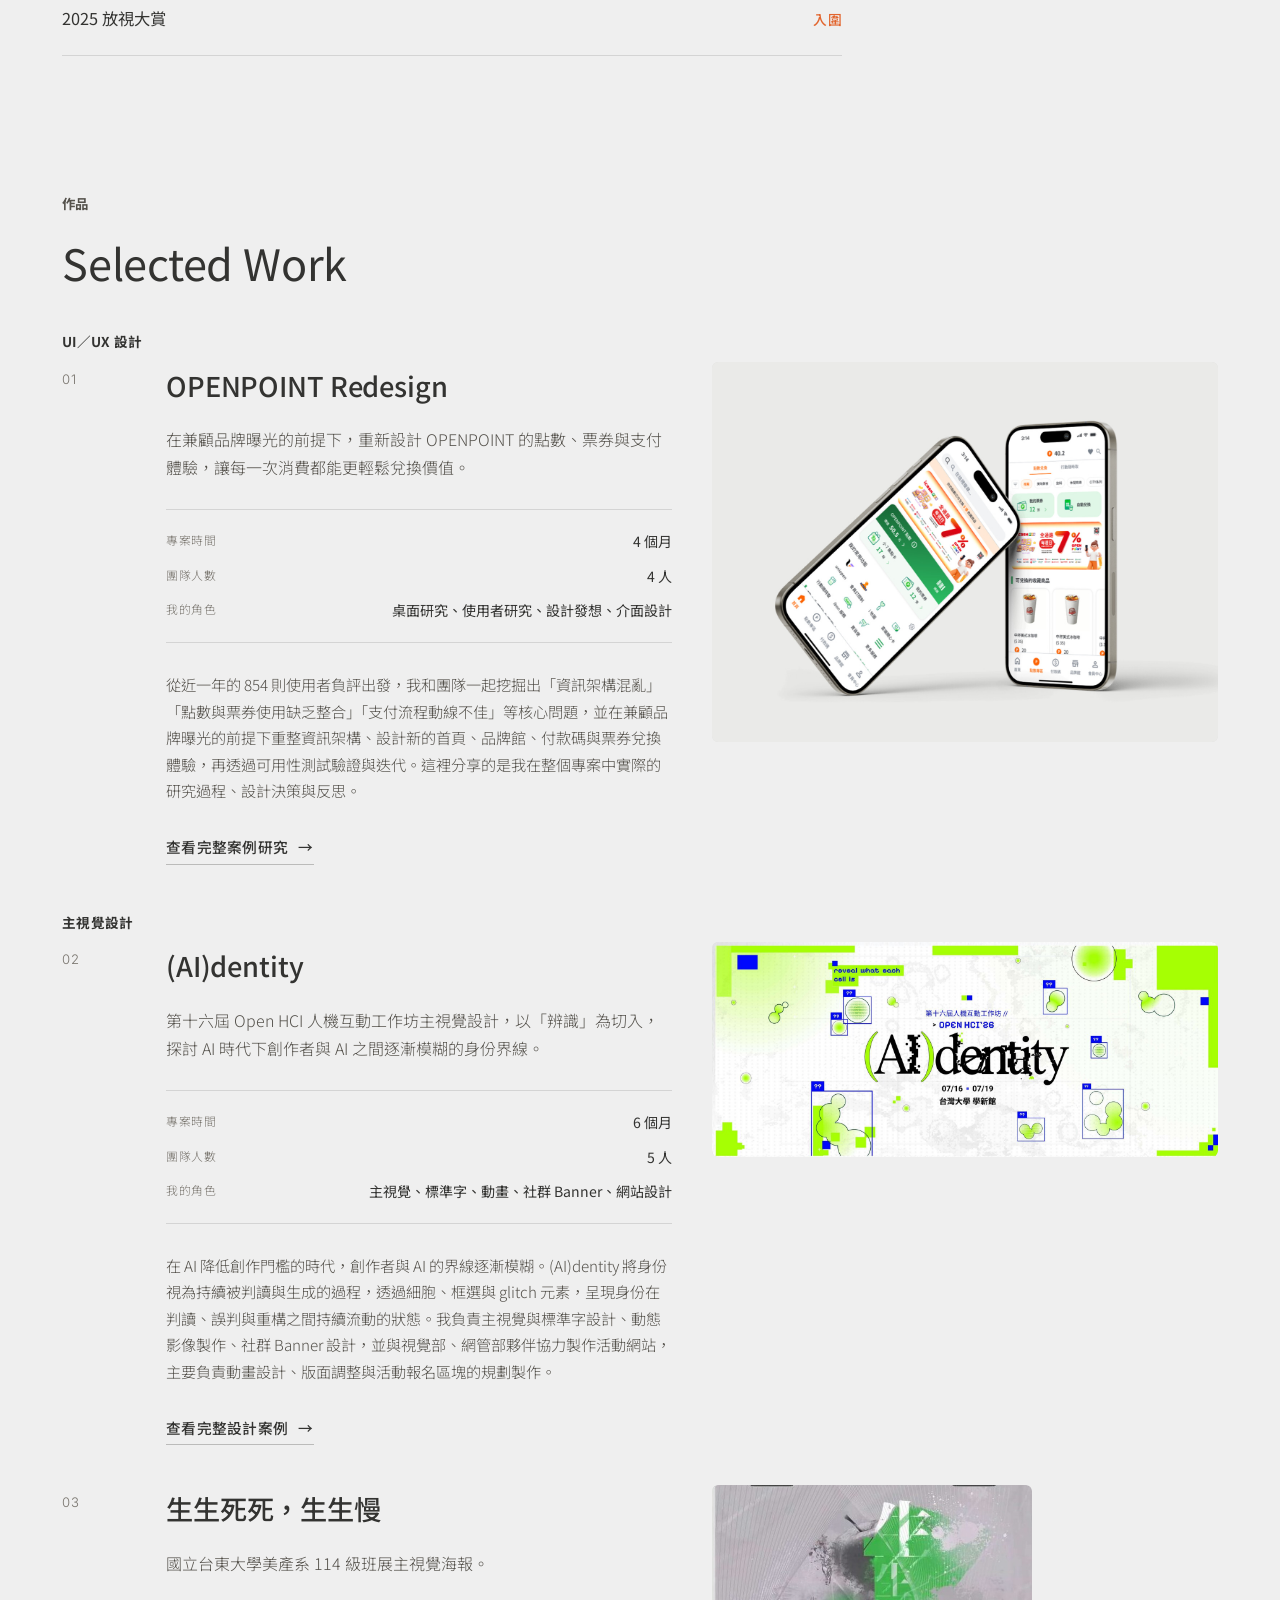
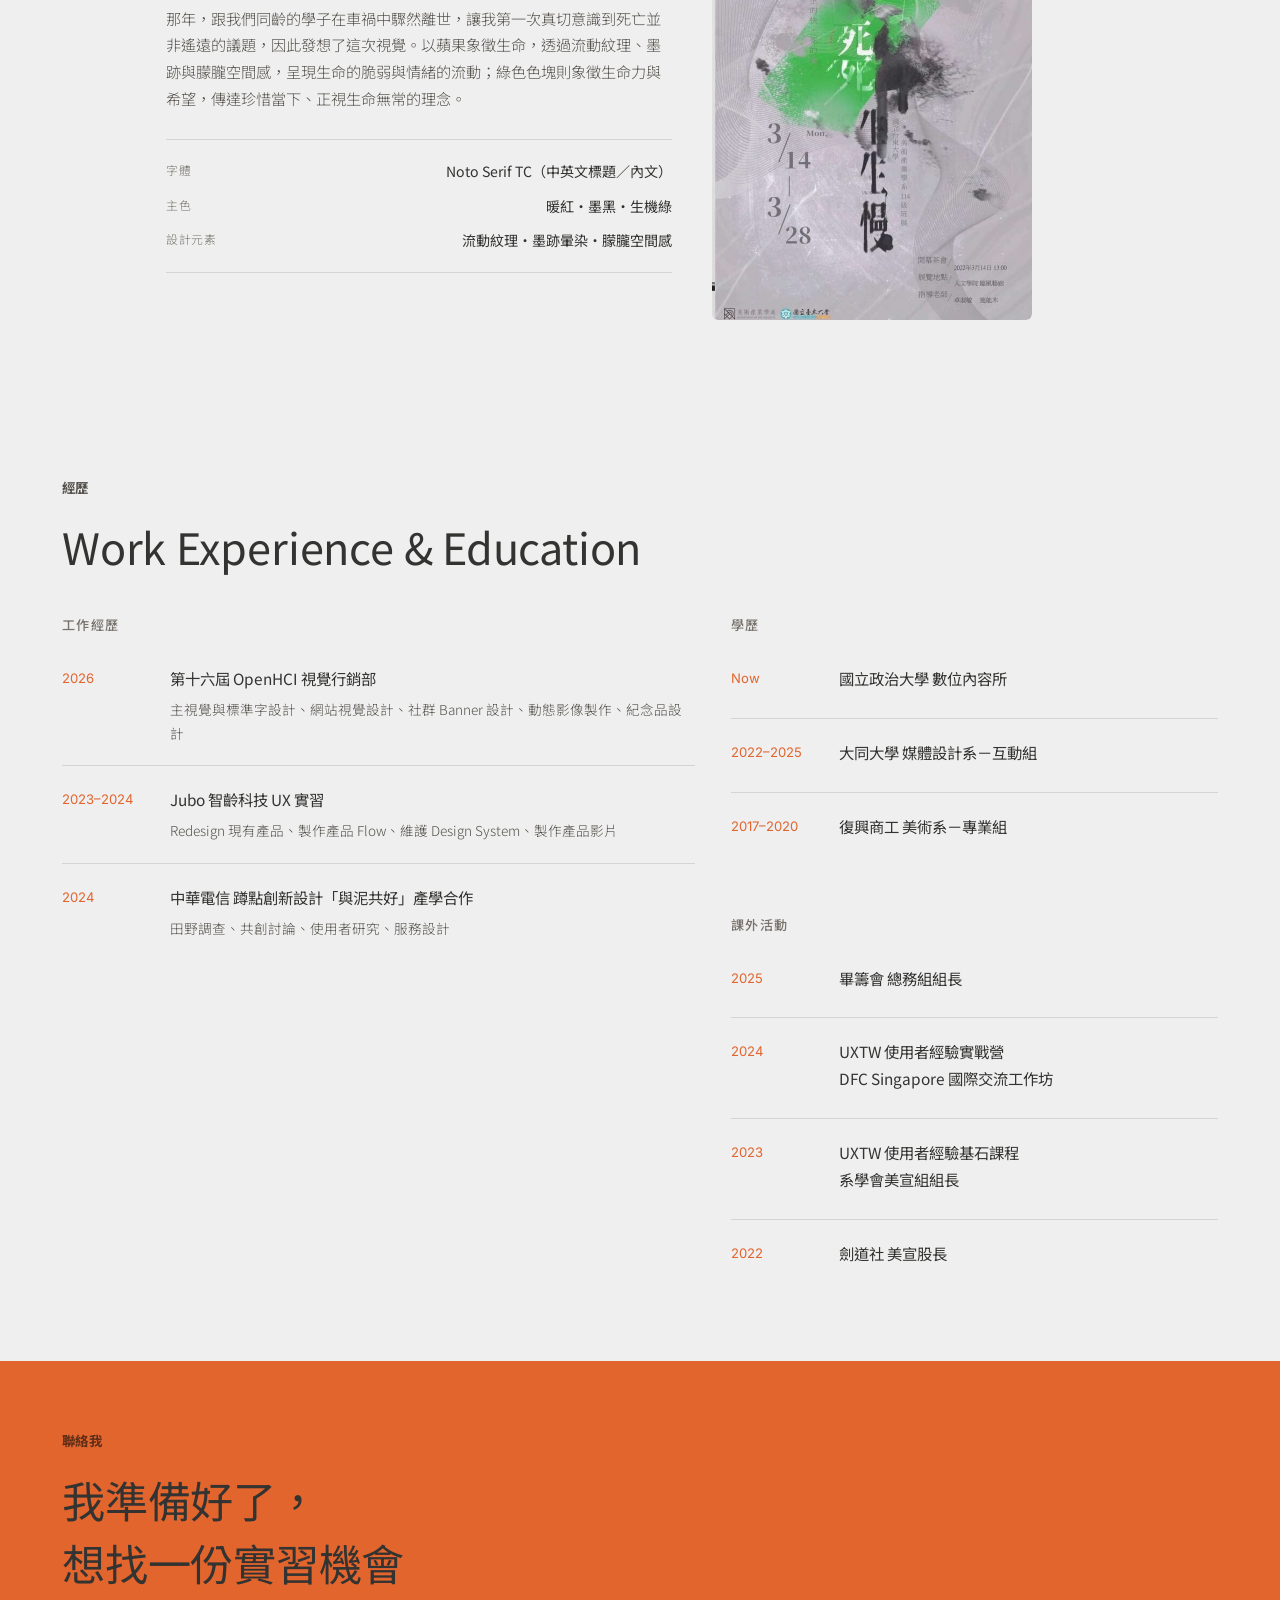
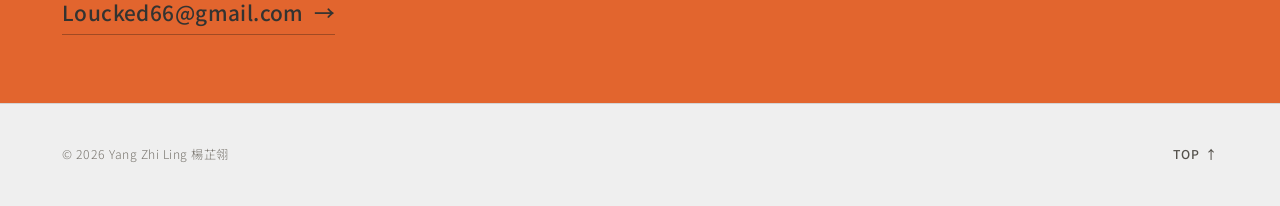
==== commit 3e75e66a: "修正生生死死海報預覽白邊、加入圖片全螢幕預覽功能，並調整技能獎項欄寬與紀念品/花絮文案 - 移除 case-media 邊框並加上快取破壞參數，解決生生死死海報預覽白邊問題 - 新增 lightbox" ====
--- a/index.html
+++ b/index.html
@@ -185,7 +185,7 @@
           </div>
         </div>
         <div class="case-media case-media-poster">
-          <img src="assets/poster.jpg" alt="生生死死，生生慢 主視覺海報" loading="lazy">
+          <img class="lightbox-trigger" src="assets/poster.jpg?v=2" alt="生生死死，生生慢 主視覺海報" loading="lazy">
         </div>
       </article>
 
--- a/css/style.css
+++ b/css/style.css
@@ -240,9 +240,9 @@
 }
 
 /* ---------- Sections ---------- */
-.section{ padding: 92px 0; }
+.section{ padding: 68px 0; }
 .section-head{
-  margin-bottom: 48px;
+  margin-bottom: 36px;
   max-width: 68ch;
 }
 .kicker{
@@ -262,7 +262,7 @@
 .contact-head{ max-width: none; margin-bottom: 0; }
 
 /* ---------- Spec list (skills / awards) ---------- */
-.spec-list{ margin-bottom: 44px; }
+.spec-list{ margin-bottom: 32px; max-width: 780px; }
 .spec-list-awards{ margin-bottom: 0; }
 .awards-label{
   font-weight: 500;
@@ -303,15 +303,15 @@
   letter-spacing: .02em;
   color: var(--ink);
   margin: 0 0 8px;
-  padding-top: 36px;
+  padding-top: 26px;
 }
 .work-group-label.first{ padding-top: 0; }
 
 .case-study{
   display: grid;
   grid-template-columns: 64px 1fr 1fr;
-  gap: 48px;
-  padding: 28px 0;
+  gap: 40px;
+  padding: 20px 0;
   align-items: start;
 }
 .case-study.no-top-border{ padding-top: 0; }
@@ -325,18 +325,41 @@
 }
 
 .case-media{
-  border: 1px solid var(--line);
   overflow: hidden;
   background: var(--bg-raised);
   border-radius: 6px;
 }
 .case-media-poster{ max-width: 320px; }
+.lightbox-trigger{ cursor: zoom-in; }
+body.lightbox-lock{ overflow: hidden; }
+.lightbox-overlay{
+  position: fixed;
+  inset: 0;
+  background: rgba(20,20,18,.9);
+  display: flex;
+  align-items: center;
+  justify-content: center;
+  padding: 48px;
+  z-index: 9999;
+  cursor: zoom-out;
+  opacity: 0;
+  visibility: hidden;
+  transition: opacity .25s ease;
+}
+.lightbox-overlay.open{ opacity: 1; visibility: visible; }
+.lightbox-overlay img{
+  max-width: 90vw;
+  max-height: 90vh;
+  width: auto;
+  border-radius: 4px;
+  cursor: default;
+  box-shadow: 0 20px 60px rgba(0,0,0,.4);
+}
 .case-media img{
   width: 100%;
-  filter: grayscale(.55) contrast(1.02);
-  transition: filter .5s ease, transform .6s ease;
-}
-.case-media:hover img{ filter: grayscale(0); transform: scale(1.02); }
+  transition: transform .6s ease;
+}
+.case-media:hover img{ transform: scale(1.02); }
 .case-media-link{ display: block; }
 
 .case-body h3{
@@ -365,7 +388,7 @@
 .case-summary{ color: var(--ink-soft); font-size: .95rem; margin: 0 0 28px; }
 
 /* ---------- Experience / Timeline ---------- */
-.timeline-cols{ display: grid; grid-template-columns: 1.3fr 1fr; gap: 48px; }
+.timeline-cols{ display: grid; grid-template-columns: 1.3fr 1fr; gap: 36px; }
 .timeline-col h3{
   font-size: .82rem;
   font-weight: 500;
@@ -449,8 +472,8 @@
   .main-nav a{ padding: 14px 0; }
   .nav-toggle{ display: flex; }
   .hero{ padding: 128px 0 60px; }
-  .section{ padding: 64px 0; }
-  .work-group-label{ padding-top: 32px; }
+  .section{ padding: 48px 0; }
+  .work-group-label{ padding-top: 24px; }
   .case-meta div{ flex-direction: column; gap: 2px; }
   .case-meta strong{ text-align: left; }
 }
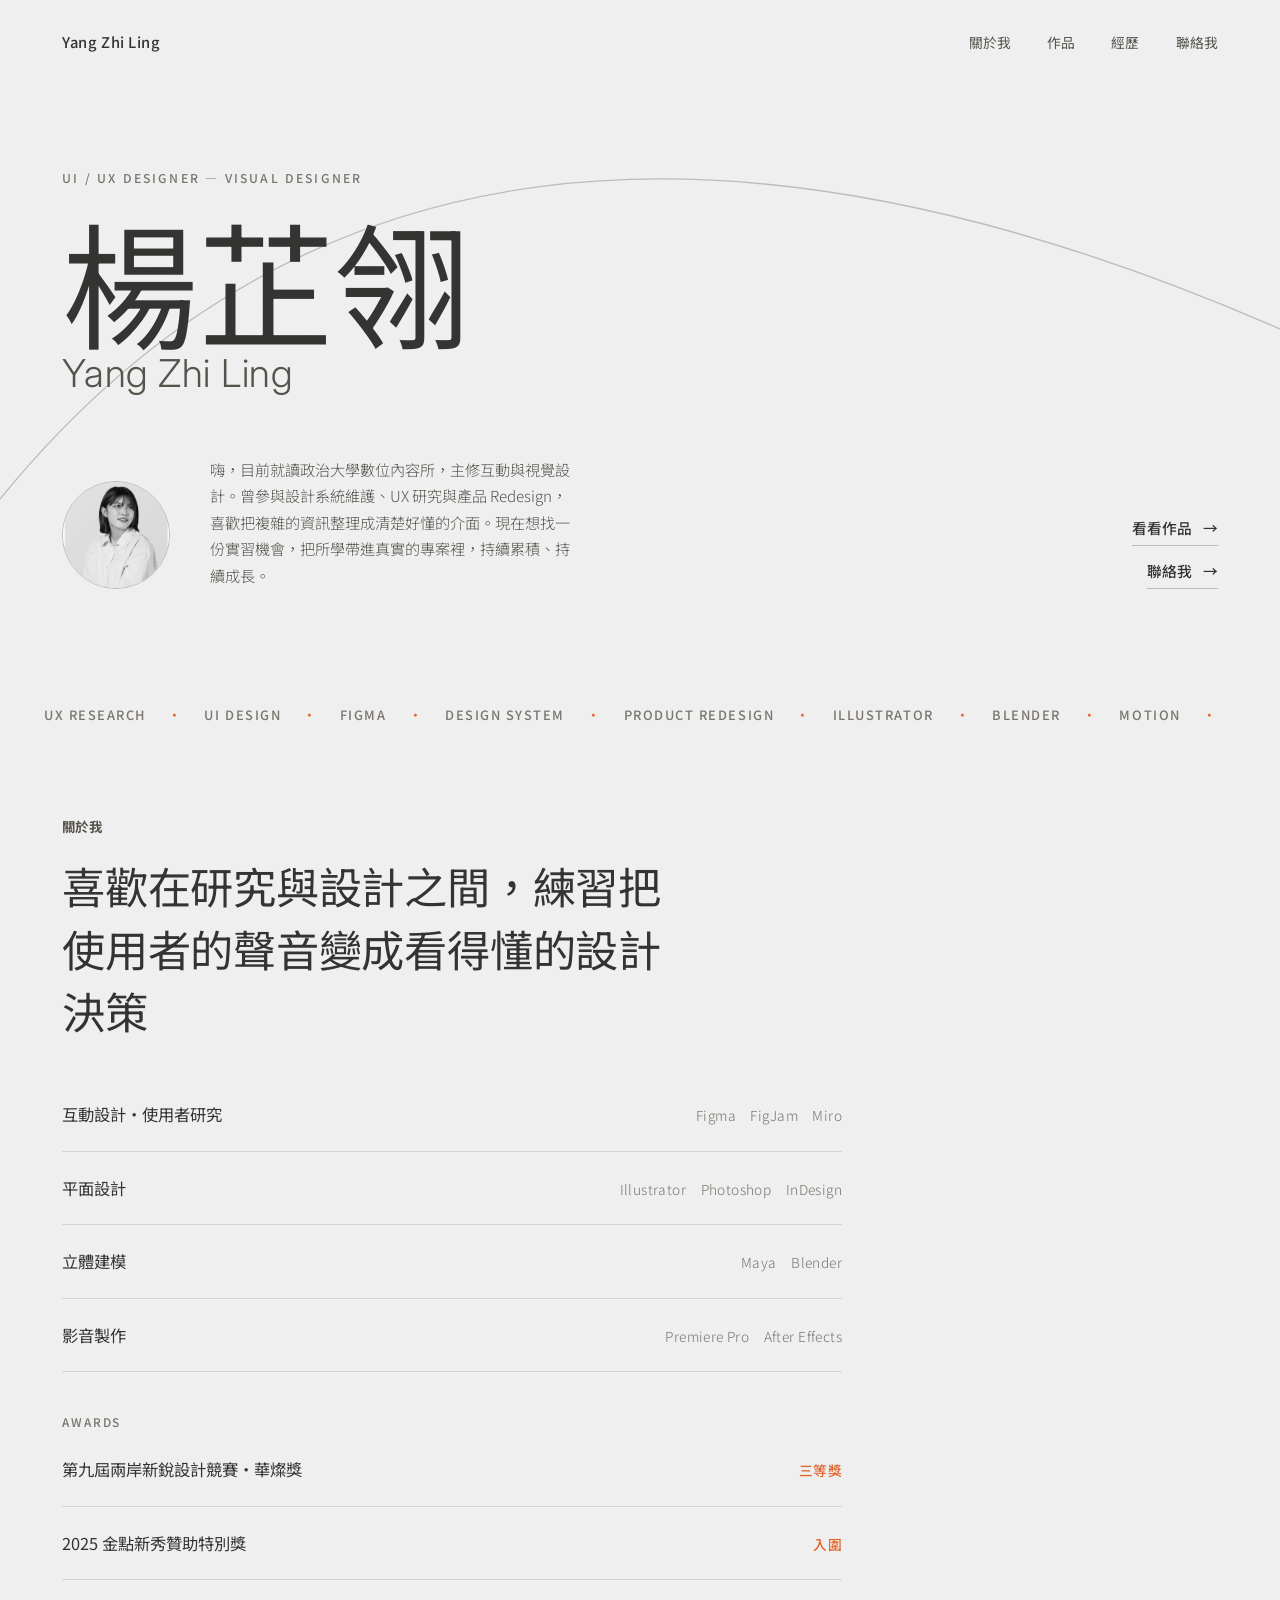
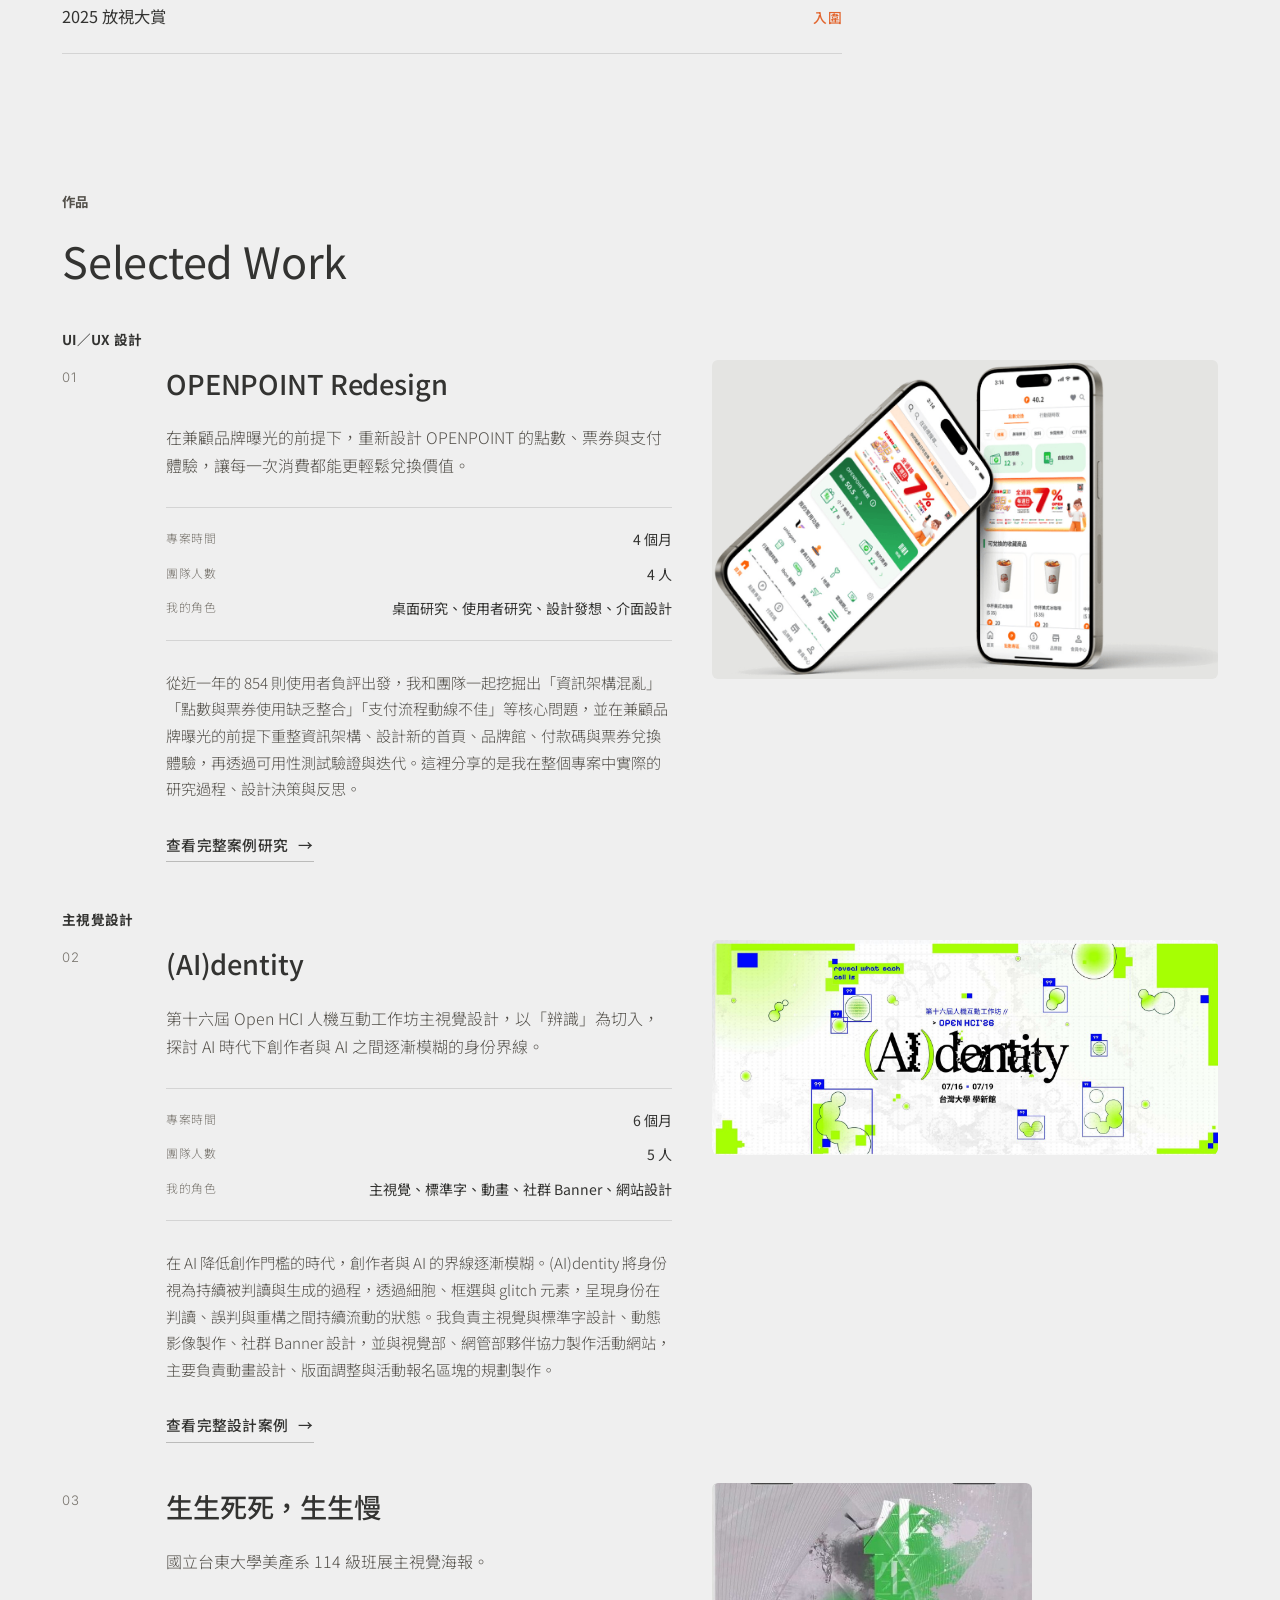
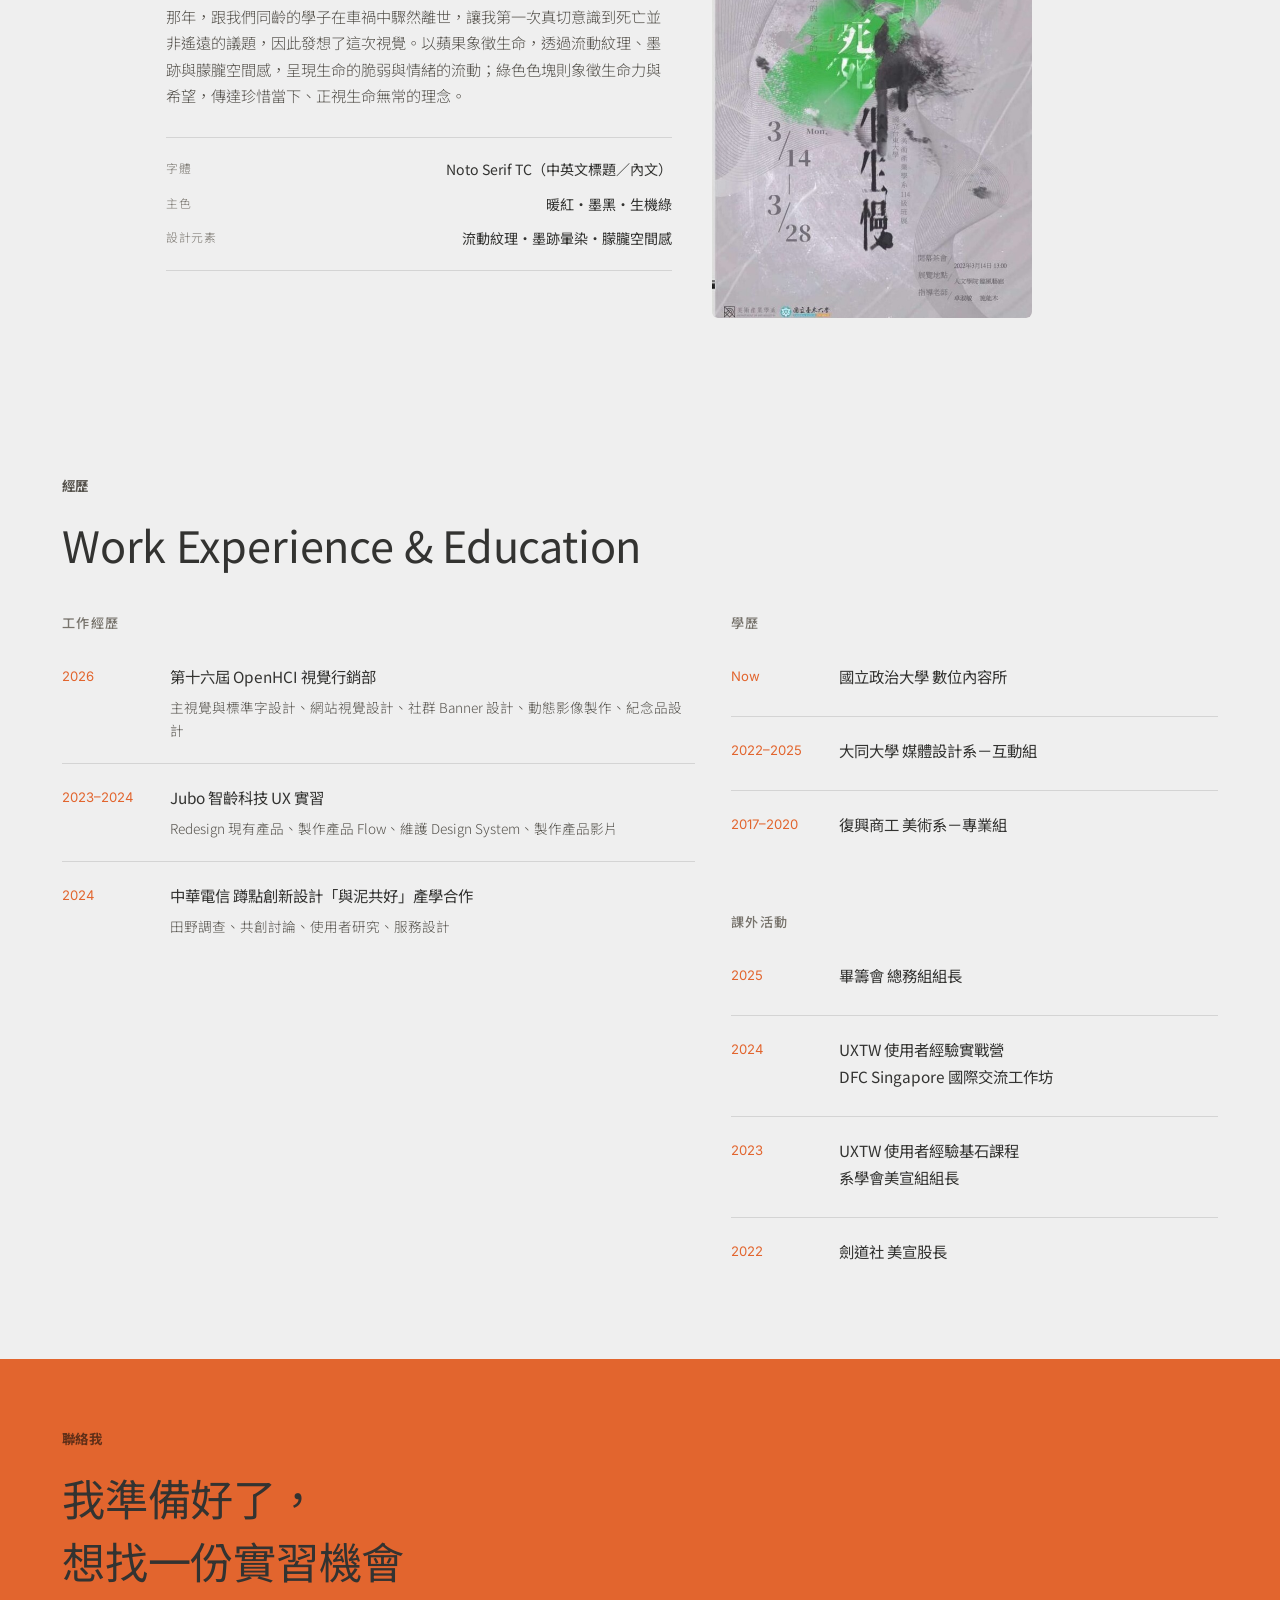
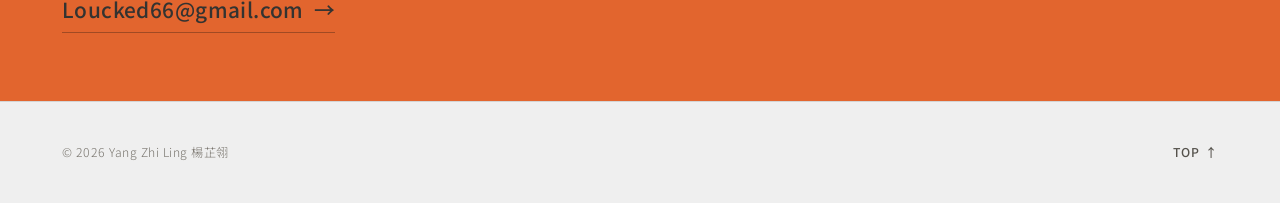
==== commit 8292aabc: "OPENPOINT 迭代圖片去背並替換、星號改為 sparkle icon、跑馬燈無限輪迴、首頁加上問候語 - 更換「付款碼結帳並兌換商品」「品牌館瀏覽」迭代對照圖，並將 OPENPOINT 專案中所" ====
--- a/index.html
+++ b/index.html
@@ -50,7 +50,7 @@
           <img src="assets/photo.jpg" alt="楊芷翎肖像照" width="240" height="240" loading="eager">
         </div>
         <p class="hero-desc reveal">
-          目前就讀政治大學數位內容所，主修互動與視覺設計。曾參與設計系統維護、UX 研究與產品 Redesign，喜歡把複雜的資訊整理成清楚好懂的介面。現在想找一份實習機會，把所學帶進真實的專案裡，持續累積、持續成長。
+          嗨，目前就讀政治大學數位內容所，主修互動與視覺設計。曾參與設計系統維護、UX 研究與產品 Redesign，喜歡把複雜的資訊整理成清楚好懂的介面。現在想找一份實習機會，把所學帶進真實的專案裡，持續累積、持續成長。
         </p>
         <div class="hero-links reveal">
           <a href="#work" class="link-arrow">看看作品 <i>→</i></a>
@@ -62,9 +62,13 @@
 
   <!-- MARQUEE -->
   <div class="marquee" aria-hidden="true">
-    <div class="marquee-track">
-      <span>UX RESEARCH</span><i>·</i><span>UI DESIGN</span><i>·</i><span>FIGMA</span><i>·</i><span>DESIGN SYSTEM</span><i>·</i><span>PRODUCT REDESIGN</span><i>·</i><span>ILLUSTRATOR</span><i>·</i><span>BLENDER</span><i>·</i><span>MOTION</span><i>·</i>
-      <span>UX RESEARCH</span><i>·</i><span>UI DESIGN</span><i>·</i><span>FIGMA</span><i>·</i><span>DESIGN SYSTEM</span><i>·</i><span>PRODUCT REDESIGN</span><i>·</i><span>ILLUSTRATOR</span><i>·</i><span>BLENDER</span><i>·</i><span>MOTION</span><i>·</i>
+    <div class="marquee-track" id="marqueeTrack">
+      <div class="marquee-half">
+        <span class="marquee-set"><span>UX RESEARCH</span><i>·</i><span>UI DESIGN</span><i>·</i><span>FIGMA</span><i>·</i><span>DESIGN SYSTEM</span><i>·</i><span>PRODUCT REDESIGN</span><i>·</i><span>ILLUSTRATOR</span><i>·</i><span>BLENDER</span><i>·</i><span>MOTION</span><i>·</i></span>
+      </div>
+      <div class="marquee-half">
+        <span class="marquee-set"><span>UX RESEARCH</span><i>·</i><span>UI DESIGN</span><i>·</i><span>FIGMA</span><i>·</i><span>DESIGN SYSTEM</span><i>·</i><span>PRODUCT REDESIGN</span><i>·</i><span>ILLUSTRATOR</span><i>·</i><span>BLENDER</span><i>·</i><span>MOTION</span><i>·</i></span>
+      </div>
     </div>
   </div>
 
@@ -141,7 +145,7 @@
           <a href="openpoint.html" class="link-arrow">查看完整案例研究 <i>→</i></a>
         </div>
         <a class="case-media case-media-link" href="openpoint.html" aria-label="查看 OPENPOINT Redesign 完整案例">
-          <img src="assets/openpoint-hero.jpg" alt="OPENPOINT App 改版前後介面比較" loading="lazy">
+          <img src="assets/openpoint-hero.png" alt="OPENPOINT App 改版前後介面比較" loading="lazy">
         </a>
       </article>
 
--- a/css/style.css
+++ b/css/style.css
@@ -225,6 +225,16 @@
   display: inline-flex;
   align-items: center;
   animation: scroll-left 32s linear infinite;
+}
+.marquee-half{
+  display: inline-flex;
+  align-items: center;
+  flex: none;
+}
+.marquee-set{
+  display: inline-flex;
+  align-items: center;
+  flex: none;
 }
 .marquee-track span{
   font-size: .8rem;
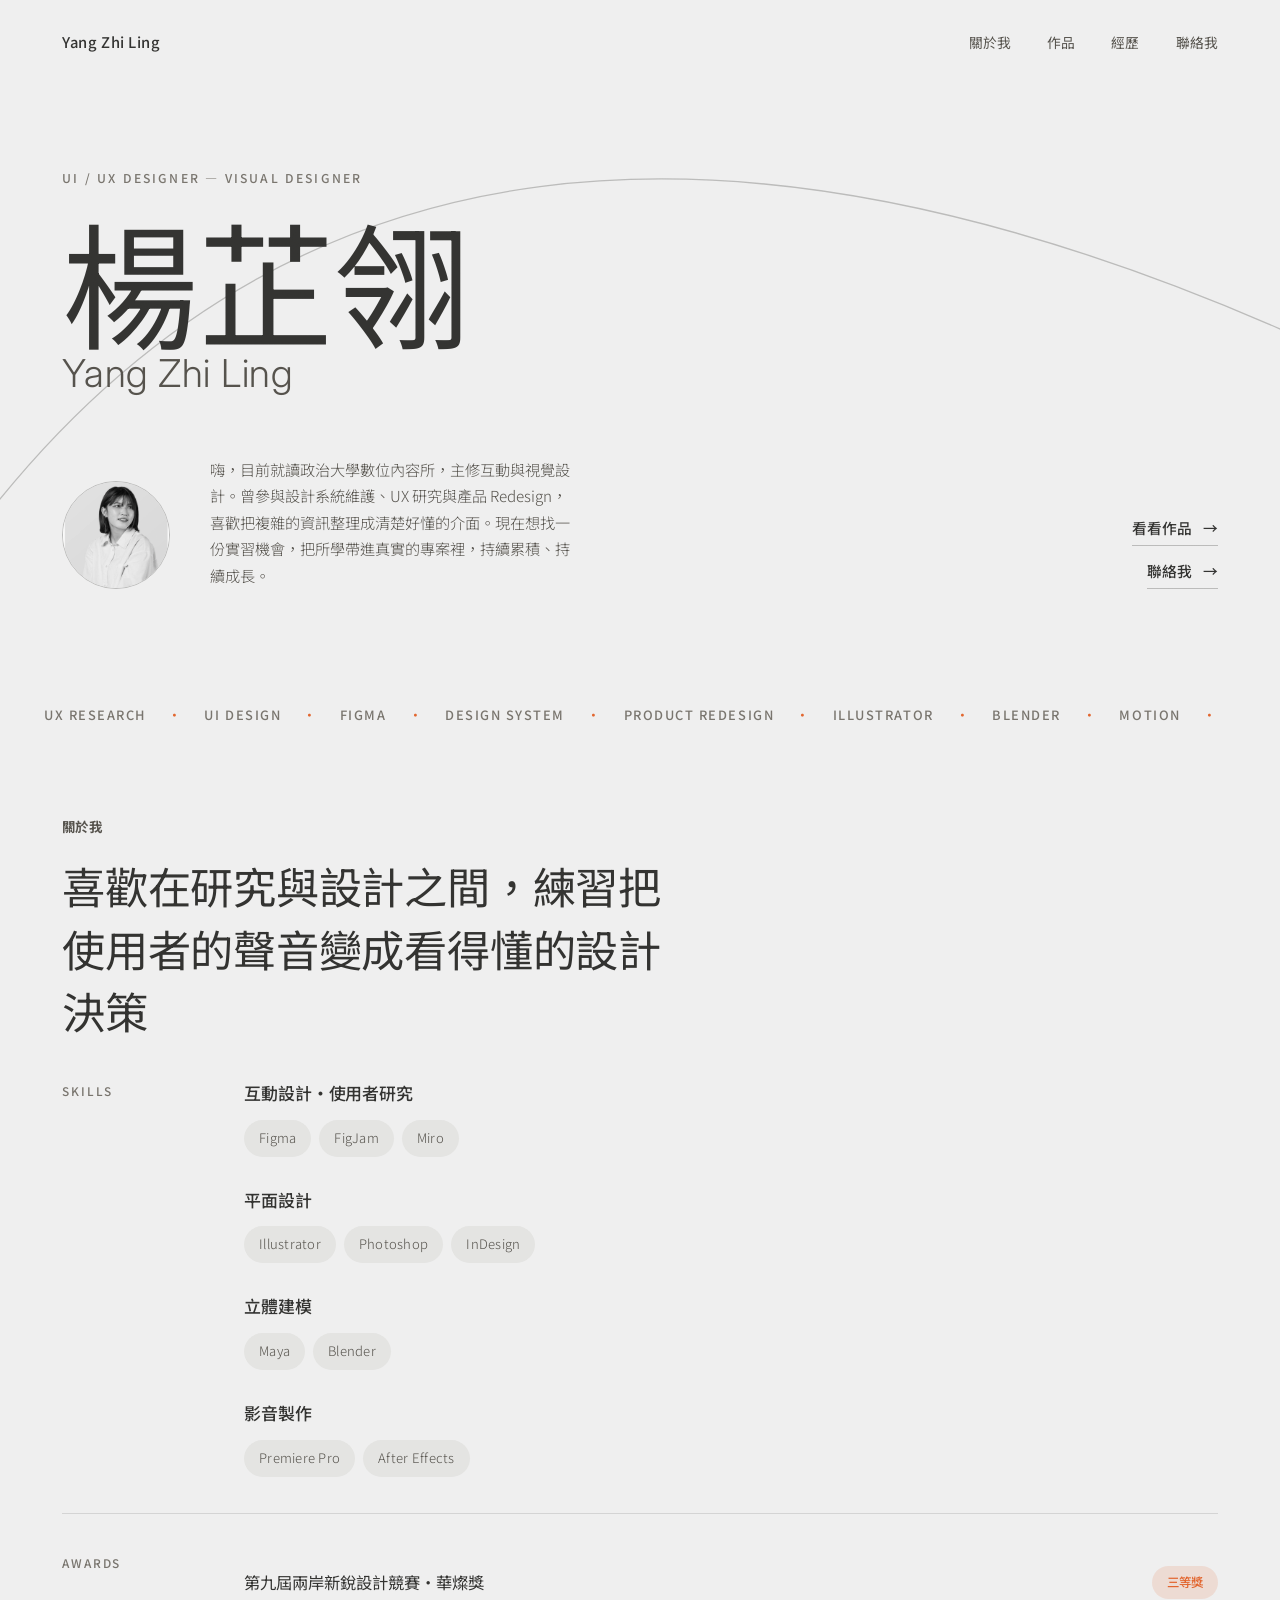
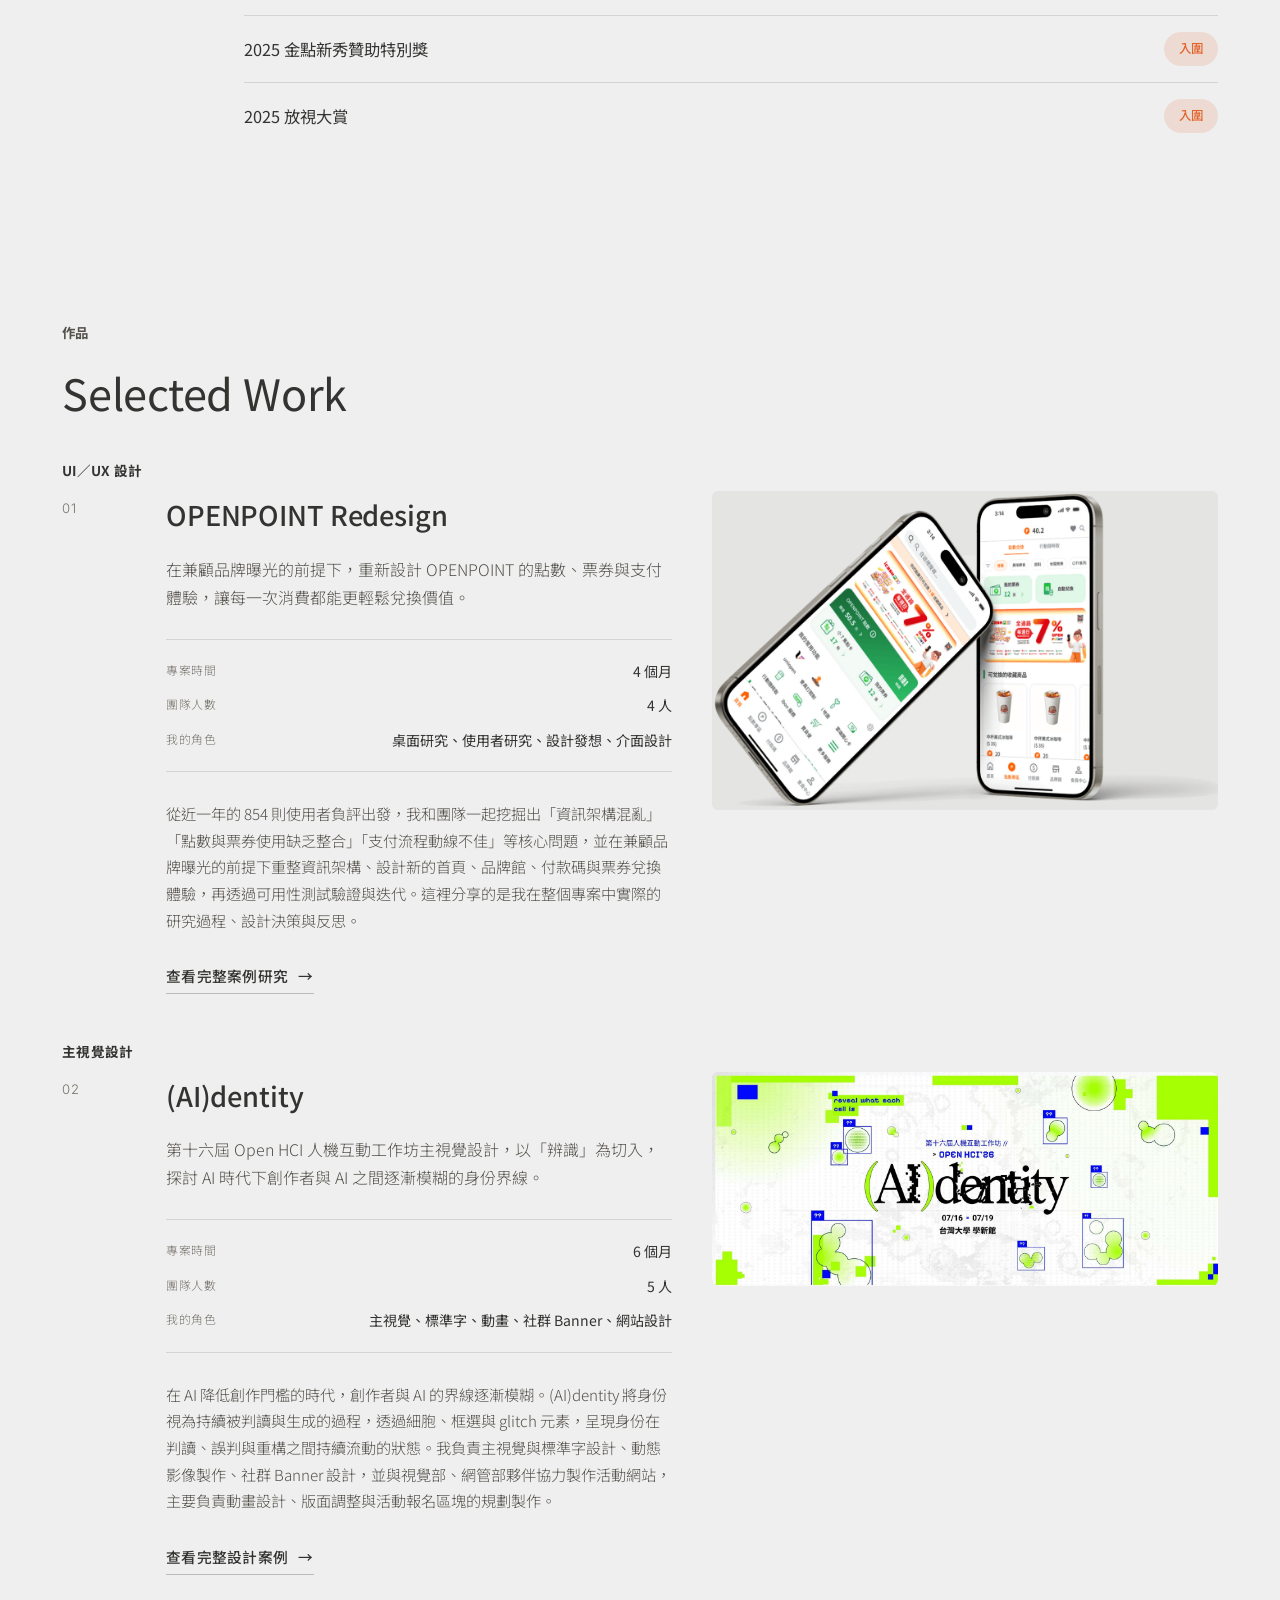
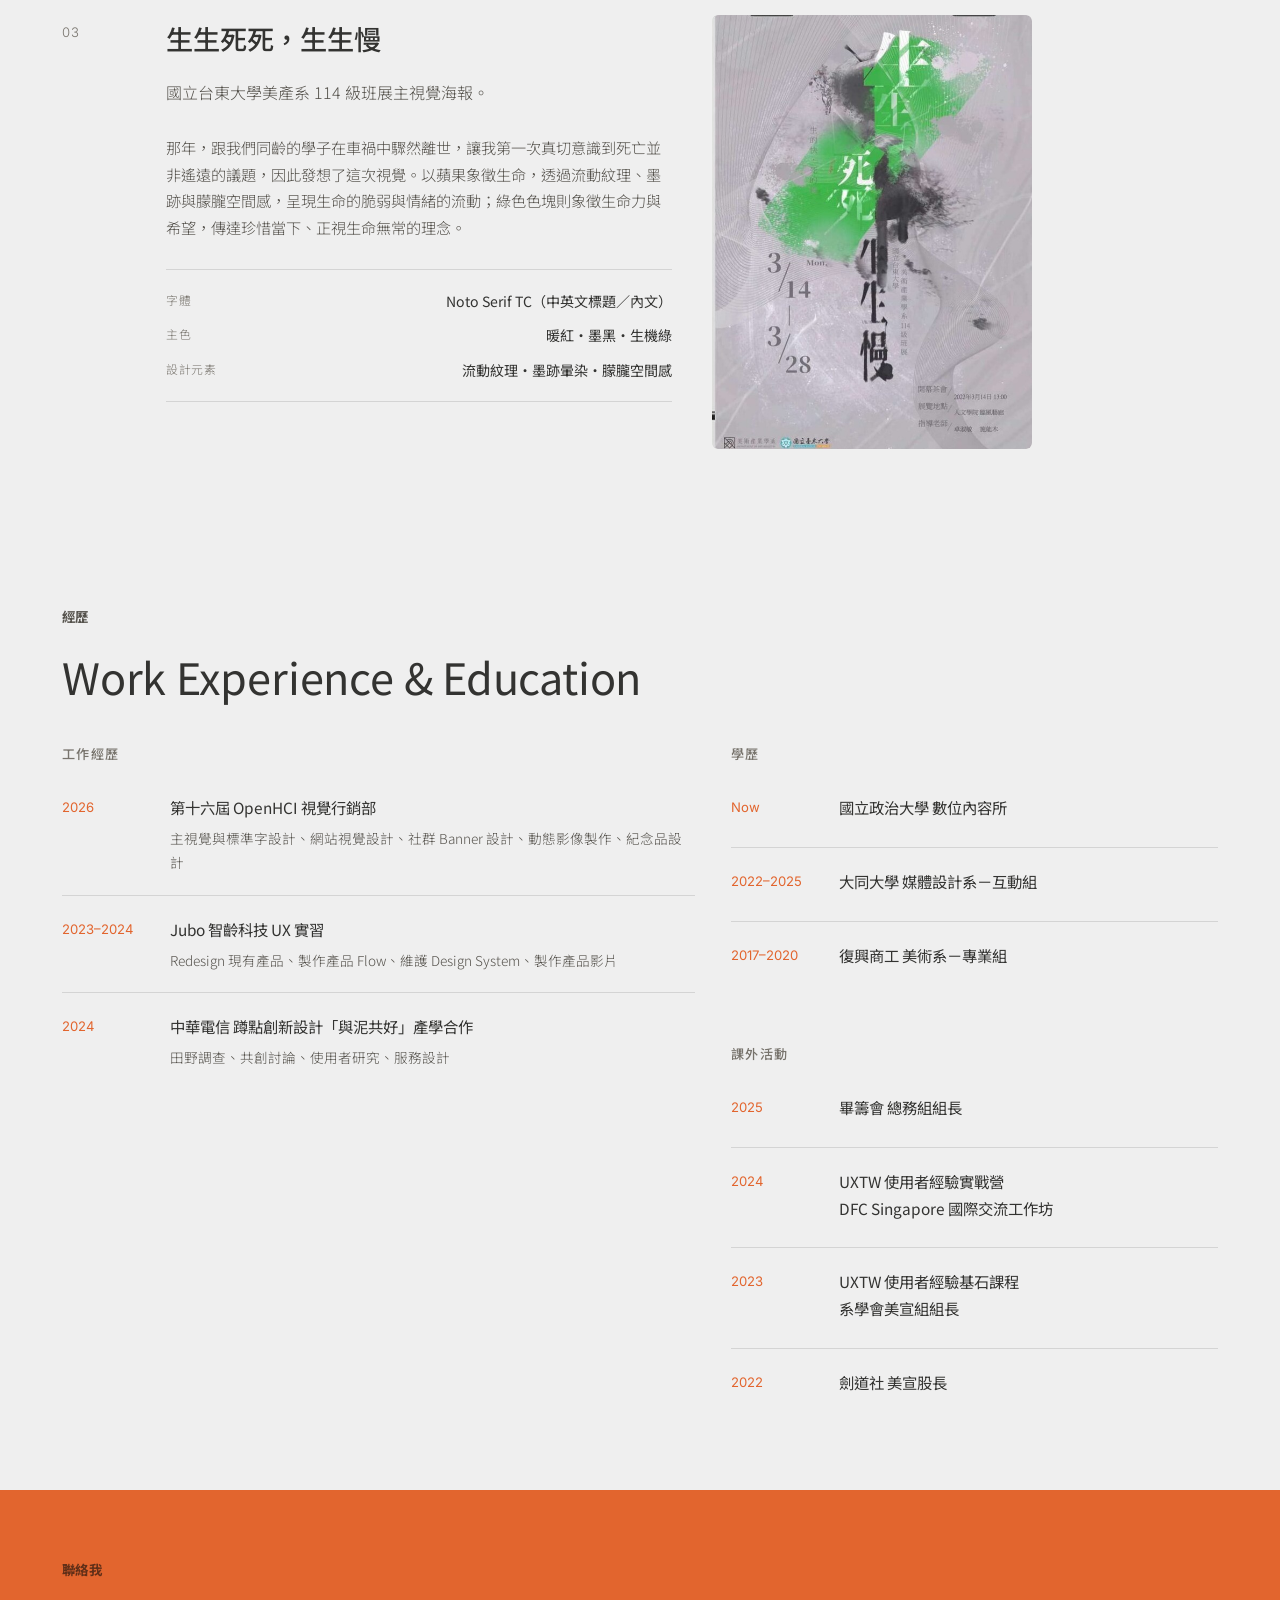
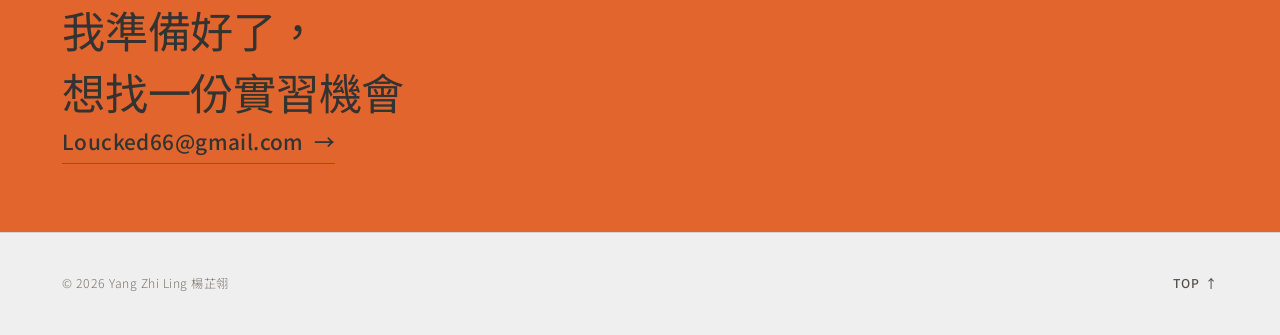
==== commit 4e821497: "現場指引精簡去背修正、技能獎項改版、OPENPOINT 圖片去背重修並縮小 - (AI)dentity 現場指引改為單排 3 張（移除方向指引、幹部休息室），與印刷物一併縮小尺寸 - 關於我區塊的技能" ====
--- a/index.html
+++ b/index.html
@@ -80,38 +80,43 @@
         <h2 class="reveal-blur">喜歡在研究與設計之間，練習把使用者的聲音變成看得懂的設計決策</h2>
       </div>
 
-      <div class="spec-list reveal">
-        <div class="spec-row">
-          <span class="spec-label">互動設計・使用者研究</span>
-          <span class="spec-value">Figma　FigJam　Miro</span>
-        </div>
-        <div class="spec-row">
-          <span class="spec-label">平面設計</span>
-          <span class="spec-value">Illustrator　Photoshop　InDesign</span>
-        </div>
-        <div class="spec-row">
-          <span class="spec-label">立體建模</span>
-          <span class="spec-value">Maya　Blender</span>
-        </div>
-        <div class="spec-row">
-          <span class="spec-label">影音製作</span>
-          <span class="spec-value">Premiere Pro　After Effects</span>
-        </div>
-      </div>
-
-      <div class="spec-list spec-list-awards reveal">
-        <p class="awards-label">Awards</p>
-        <div class="spec-row">
-          <span class="spec-label">第九屆兩岸新銳設計競賽・華燦獎</span>
-          <span class="spec-value accent">三等獎</span>
-        </div>
-        <div class="spec-row">
-          <span class="spec-label">2025 金點新秀贊助特別獎</span>
-          <span class="spec-value accent">入圍</span>
-        </div>
-        <div class="spec-row">
-          <span class="spec-label">2025 放視大賞</span>
-          <span class="spec-value accent">入圍</span>
+      <div class="skills-block reveal no-top-border">
+        <p class="skills-kicker">Skills</p>
+        <div class="skills-groups">
+          <div class="skills-group">
+            <h3>互動設計・使用者研究</h3>
+            <div class="tag-row"><span class="tag">Figma</span><span class="tag">FigJam</span><span class="tag">Miro</span></div>
+          </div>
+          <div class="skills-group">
+            <h3>平面設計</h3>
+            <div class="tag-row"><span class="tag">Illustrator</span><span class="tag">Photoshop</span><span class="tag">InDesign</span></div>
+          </div>
+          <div class="skills-group">
+            <h3>立體建模</h3>
+            <div class="tag-row"><span class="tag">Maya</span><span class="tag">Blender</span></div>
+          </div>
+          <div class="skills-group">
+            <h3>影音製作</h3>
+            <div class="tag-row"><span class="tag">Premiere Pro</span><span class="tag">After Effects</span></div>
+          </div>
+        </div>
+      </div>
+
+      <div class="skills-block reveal">
+        <p class="skills-kicker">Awards</p>
+        <div class="awards-list">
+        <div class="award-row">
+          <h3>第九屆兩岸新銳設計競賽・華燦獎</h3>
+          <span class="award-badge">三等獎</span>
+        </div>
+        <div class="award-row">
+          <h3>2025 金點新秀贊助特別獎</h3>
+          <span class="award-badge">入圍</span>
+        </div>
+        <div class="award-row">
+          <h3>2025 放視大賞</h3>
+          <span class="award-badge">入圍</span>
+        </div>
         </div>
       </div>
     </div>
--- a/css/style.css
+++ b/css/style.css
@@ -271,40 +271,68 @@
 }
 .contact-head{ max-width: none; margin-bottom: 0; }
 
-/* ---------- Spec list (skills / awards) ---------- */
-.spec-list{ margin-bottom: 32px; max-width: 780px; }
-.spec-list-awards{ margin-bottom: 0; }
-.awards-label{
+/* ---------- Skills / Awards ---------- */
+.skills-block{
+  display: grid;
+  grid-template-columns: 150px 1fr;
+  gap: 32px;
+  padding: 36px 0;
+  border-top: 1px solid var(--line);
+}
+.skills-block.no-top-border{ border-top: none; padding-top: 0; }
+.skills-kicker{
   font-weight: 500;
   letter-spacing: .16em;
   text-transform: uppercase;
   font-size: .74rem;
   color: var(--ink-faint);
-  margin: 40px 0 0;
-}
-.spec-row{
+  margin: 0;
+  padding-top: 3px;
+}
+.skills-groups{ display: flex; flex-direction: column; gap: 28px; }
+.skills-group h3{
+  font-size: 1.06rem;
+  font-weight: 500;
+  color: var(--ink);
+  margin: 0 0 12px;
+  letter-spacing: -.005em;
+}
+.tag-row{ display: flex; flex-wrap: wrap; gap: 8px; }
+.tag{
+  font-size: .82rem;
+  color: var(--ink-soft);
+  background: var(--bg-raised);
+  padding: 7px 15px;
+  border-radius: 20px;
+  letter-spacing: .02em;
+}
+.awards-list{ display: flex; flex-direction: column; }
+.award-row{
   display: flex;
   justify-content: space-between;
-  align-items: baseline;
-  gap: 24px;
-  padding: 22px 0;
+  align-items: center;
+  gap: 20px;
+  padding: 16px 0;
   border-bottom: 1px solid var(--line);
   transition: padding-left .3s ease;
 }
-.spec-row:hover{ padding-left: 10px; }
-.spec-label{
+.award-row:last-child{ border-bottom: none; }
+.award-row:hover{ padding-left: 10px; }
+.award-row h3{
   font-size: 1.02rem;
   font-weight: 400;
   color: var(--ink);
-}
-.spec-value{
-  font-size: .86rem;
-  color: var(--ink-faint);
-  letter-spacing: .03em;
-  text-align: right;
+  margin: 0;
+}
+.award-badge{
+  font-size: .78rem;
+  font-weight: 500;
+  color: var(--accent);
+  background: var(--accent-soft);
+  padding: 6px 15px;
+  border-radius: 20px;
   white-space: nowrap;
 }
-.spec-value.accent{ color: var(--accent); font-weight: 500; }
 
 /* ---------- Case studies ---------- */
 .work-group-label{
@@ -463,8 +491,8 @@
   .case-index{ padding-top: 0; }
   .case-media-poster{ max-width: 280px; }
   .timeline-cols{ grid-template-columns: 1fr; gap: 40px; }
-  .spec-row{ flex-direction: column; gap: 4px; align-items: flex-start; }
-  .spec-value{ text-align: left; }
+  .skills-block{ grid-template-columns: 1fr; gap: 12px; }
+  .award-row{ flex-direction: column; gap: 6px; align-items: flex-start; }
 }
 
 @media (max-width: 680px){
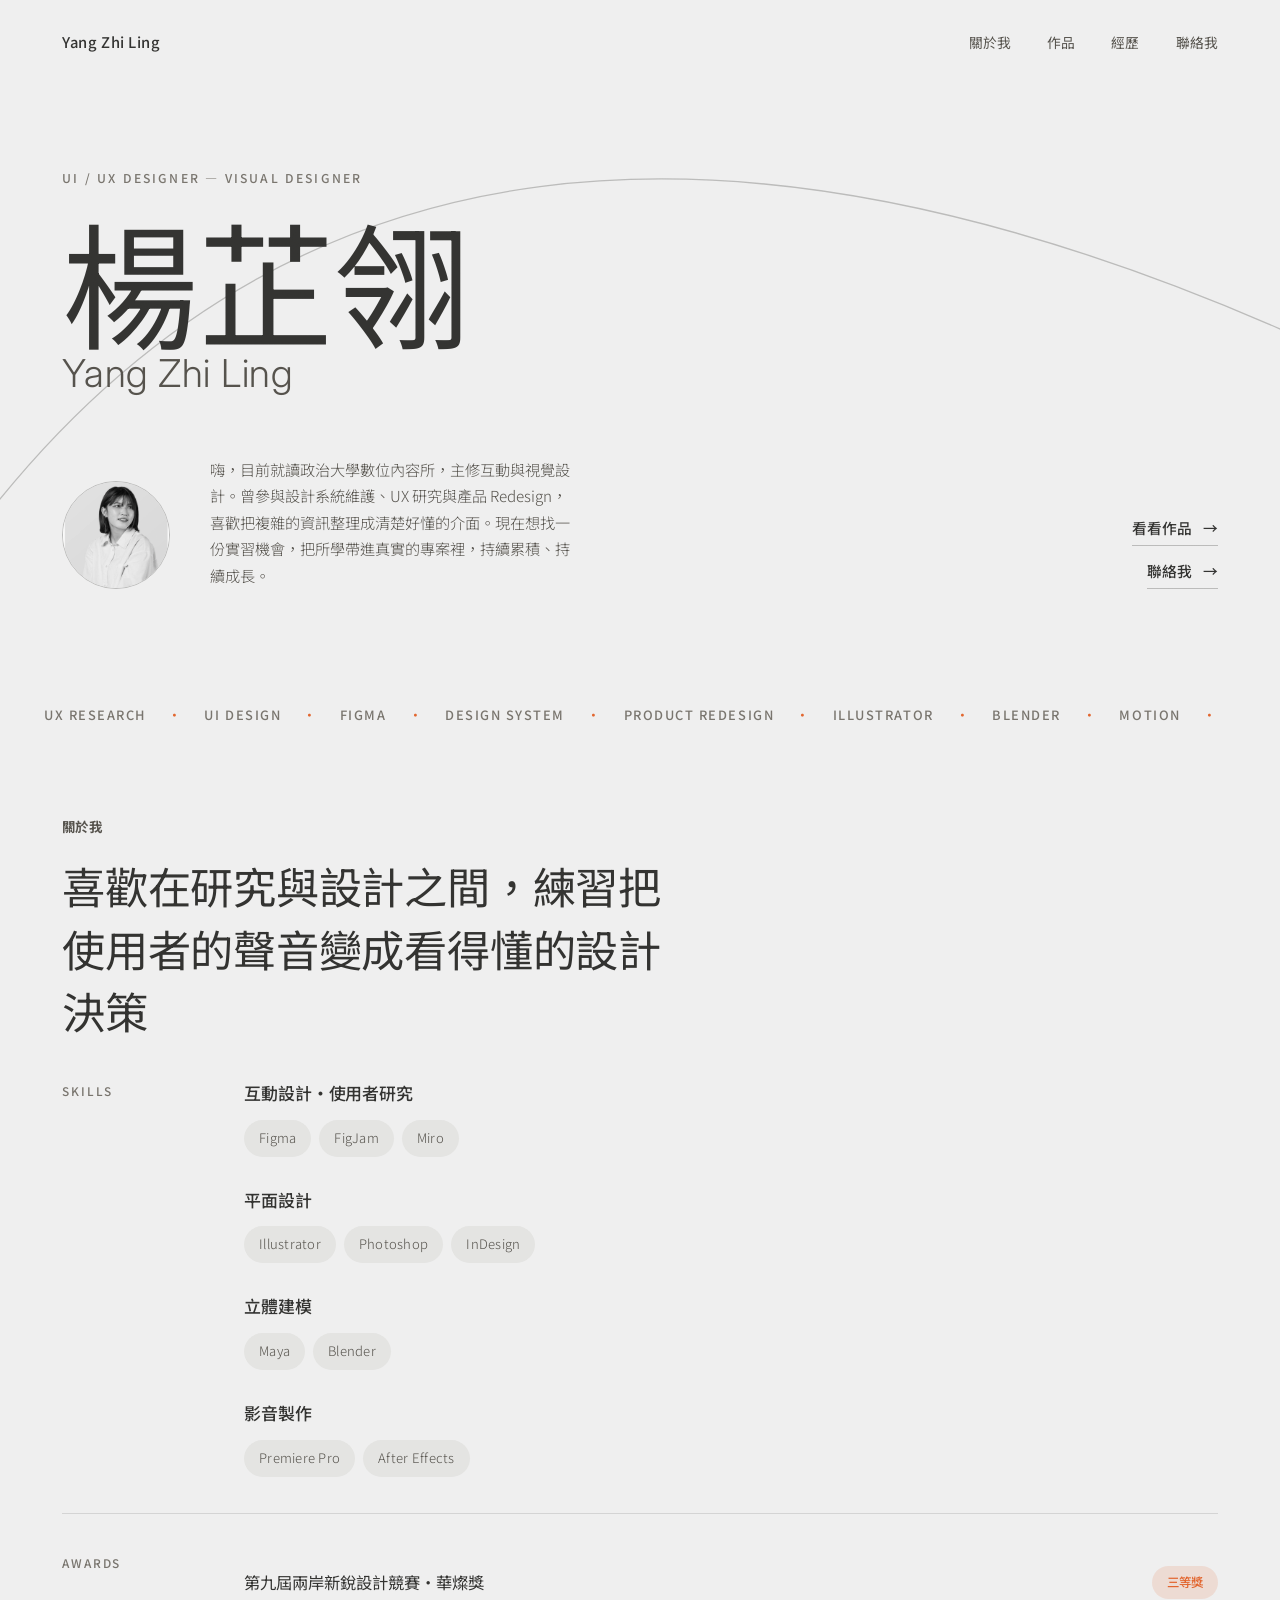
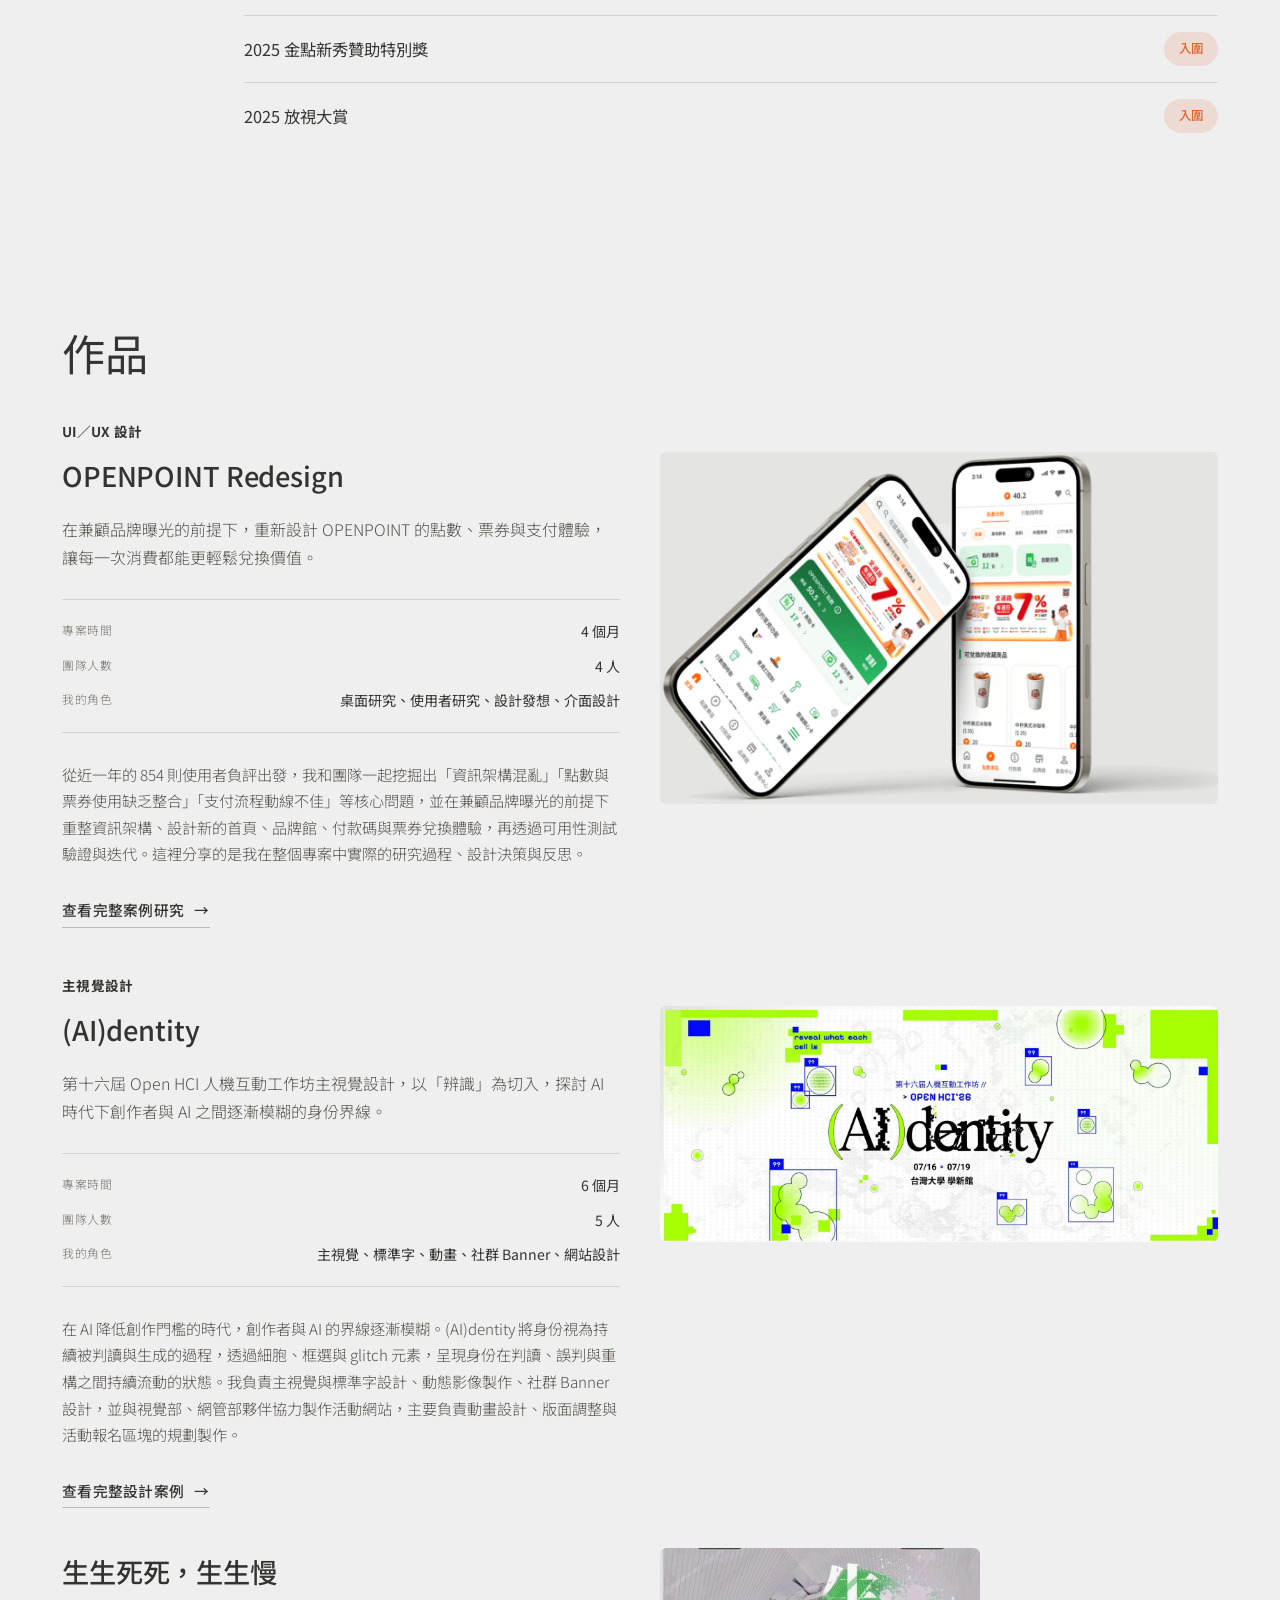
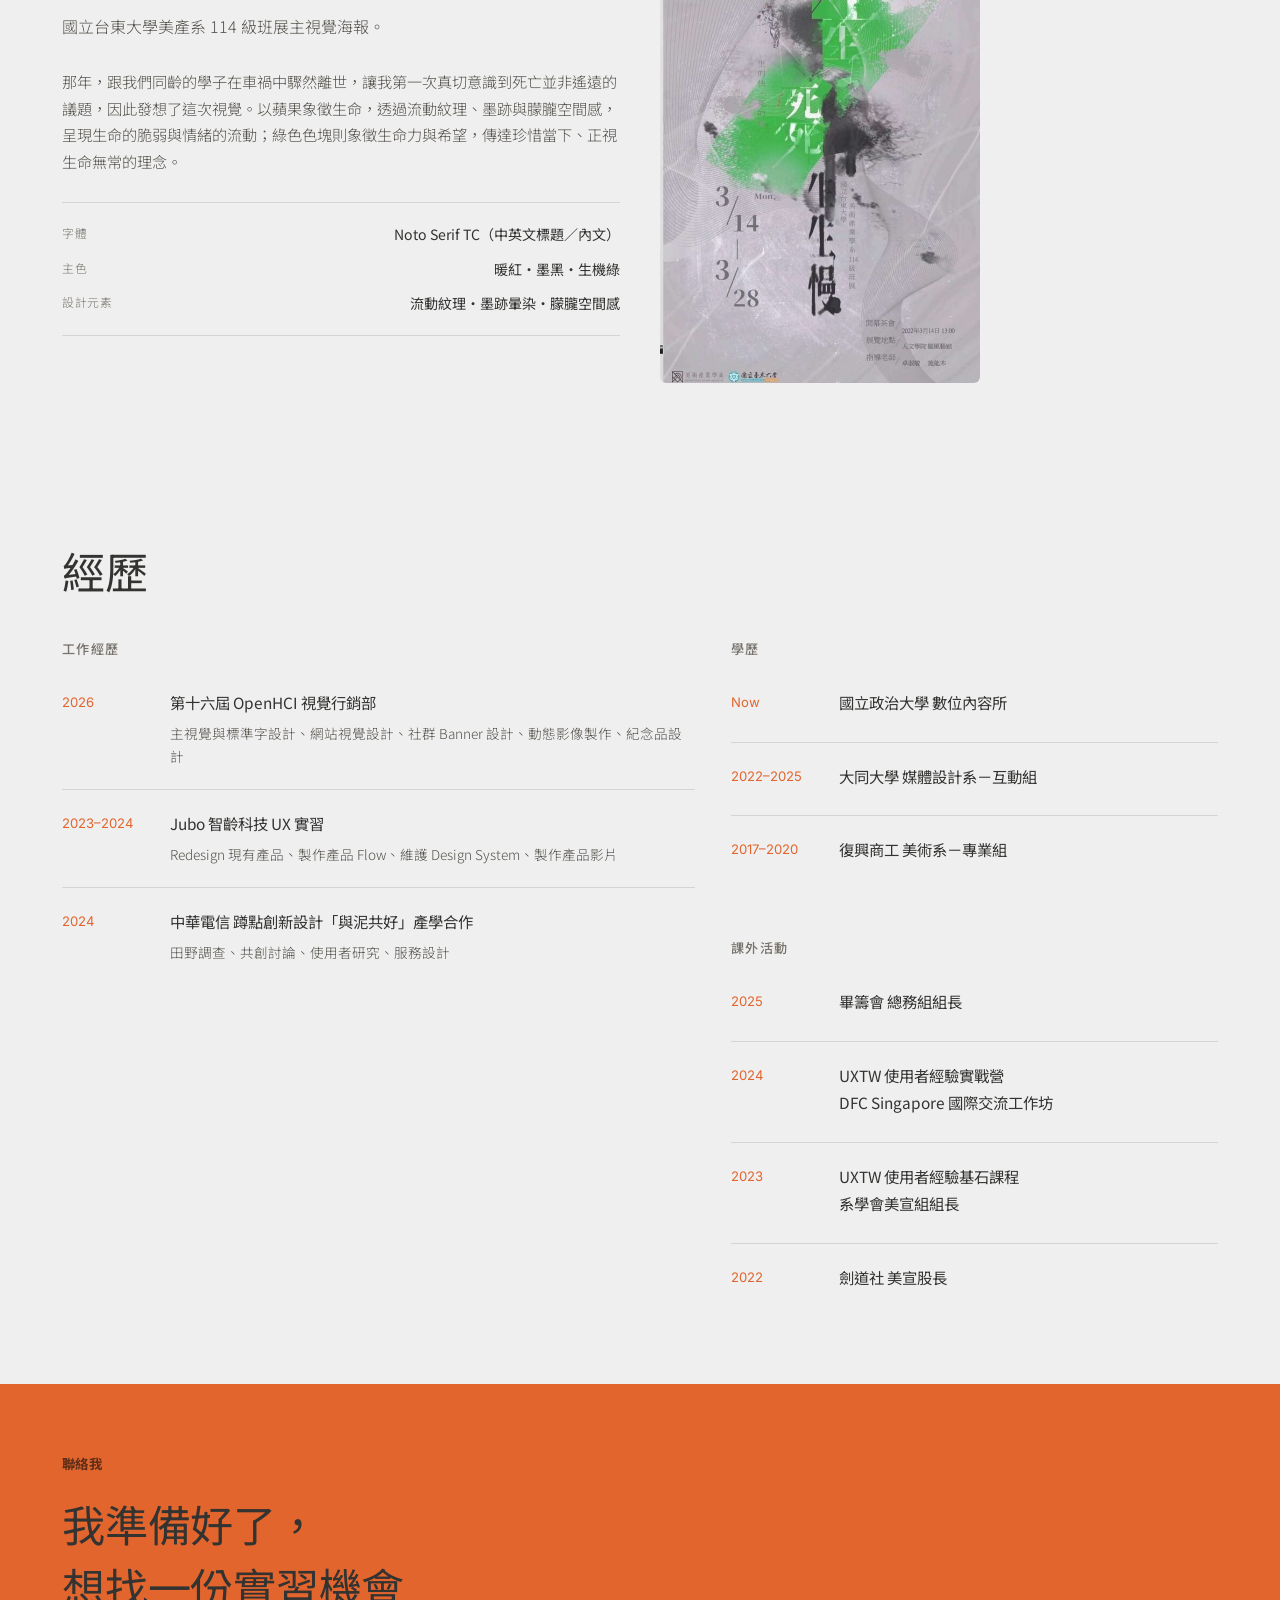
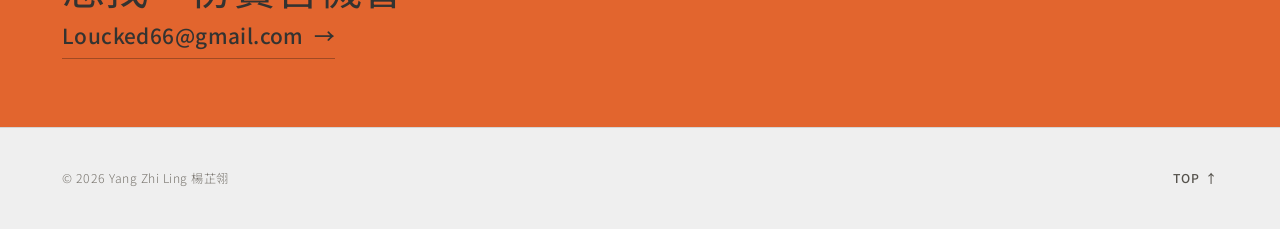
==== commit d7c021a3: "移除作品編號、統一區塊標題為中文導覽字樣 - 拿掉作品卡片旁的 01/02/03 編號 - 「作品」「經歷」區塊標題改回導覽列上的中文字樣，移除英文子標題  Co-Authored-By: Claud" ====
--- a/index.html
+++ b/index.html
@@ -126,15 +126,13 @@
   <section class="section" id="work">
     <div class="wrap">
       <div class="section-head reveal">
-        <p class="kicker">作品</p>
-        <h2 class="reveal-blur">Selected Work</h2>
+        <h2 class="reveal-blur">作品</h2>
       </div>
 
       <p class="work-group-label first reveal">UI／UX 設計</p>
 
       <!-- PROJECT 1: OPENPOINT -->
       <article class="case-study reveal no-top-border">
-        <div class="case-index">01</div>
         <div class="case-body">
           <h3><a href="openpoint.html" class="case-title-link">OPENPOINT Redesign</a></h3>
           <p class="case-lede">在兼顧品牌曝光的前提下，重新設計 OPENPOINT 的點數、票券與支付體驗，讓每一次消費都能更輕鬆兌換價值。</p>
@@ -158,7 +156,6 @@
 
       <!-- PROJECT 2: AIdentity -->
       <article class="case-study reveal no-top-border">
-        <div class="case-index">02</div>
         <div class="case-body">
           <h3><a href="aidentity.html" class="case-title-link">(AI)dentity</a></h3>
           <p class="case-lede">第十六屆 Open HCI 人機互動工作坊主視覺設計，以「辨識」為切入，探討 AI 時代下創作者與 AI 之間逐漸模糊的身份界線。</p>
@@ -180,7 +177,6 @@
 
       <!-- PROJECT 3: 生生死死 -->
       <article class="case-study reveal">
-        <div class="case-index">03</div>
         <div class="case-body">
           <h3>生生死死，生生慢</h3>
           <p class="case-lede">國立台東大學美產系 114 級班展主視覺海報。</p>
@@ -205,8 +201,7 @@
   <section class="section" id="experience">
     <div class="wrap">
       <div class="section-head reveal">
-        <p class="kicker">經歷</p>
-        <h2 class="reveal-blur">Work Experience &amp; Education</h2>
+        <h2 class="reveal-blur">經歷</h2>
       </div>
 
       <div class="timeline-cols reveal">
--- a/css/style.css
+++ b/css/style.css
@@ -347,20 +347,12 @@
 
 .case-study{
   display: grid;
-  grid-template-columns: 64px 1fr 1fr;
+  grid-template-columns: 1fr 1fr;
   gap: 40px;
   padding: 20px 0;
   align-items: start;
 }
 .case-study.no-top-border{ padding-top: 0; }
-
-.case-index{
-  font-family: 'Inter', sans-serif;
-  font-size: .82rem;
-  color: var(--ink-faint);
-  letter-spacing: .04em;
-  padding-top: 6px;
-}
 
 .case-media{
   overflow: hidden;
@@ -487,8 +479,9 @@
 @media (max-width: 920px){
   .hero-row{ grid-template-columns: 1fr; gap: 20px; }
   .hero-links{ align-items: flex-start; flex-direction: row; gap: 24px; flex-wrap: wrap; }
-  .case-study{ grid-template-columns: 1fr; gap: 24px; }
-  .case-index{ padding-top: 0; }
+  .case-study{ grid-template-columns: 1fr; gap: 16px; padding: 34px 0; }
+  .case-study.no-top-border{ padding-top: 0; padding-bottom: 34px; }
+  .case-media{ order: -1; }
   .case-media-poster{ max-width: 280px; }
   .timeline-cols{ grid-template-columns: 1fr; gap: 40px; }
   .skills-block{ grid-template-columns: 1fr; gap: 12px; }
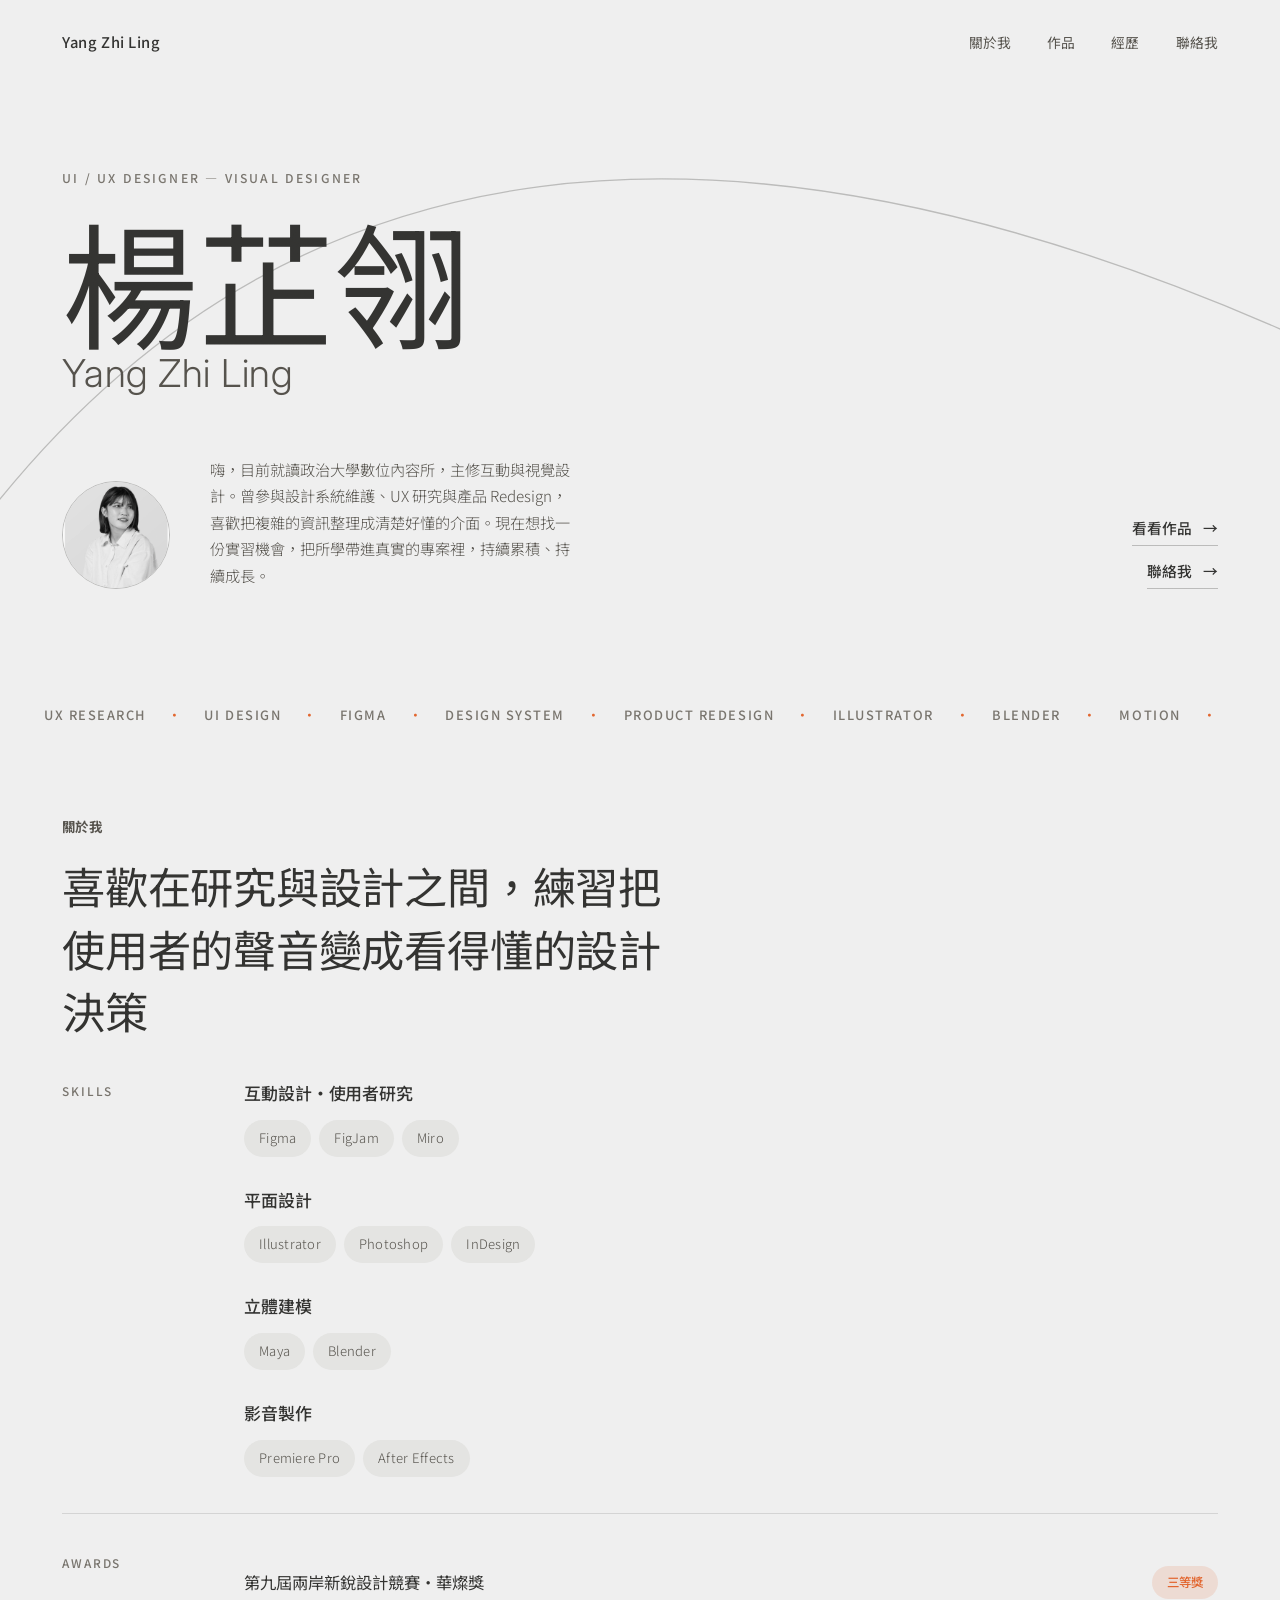
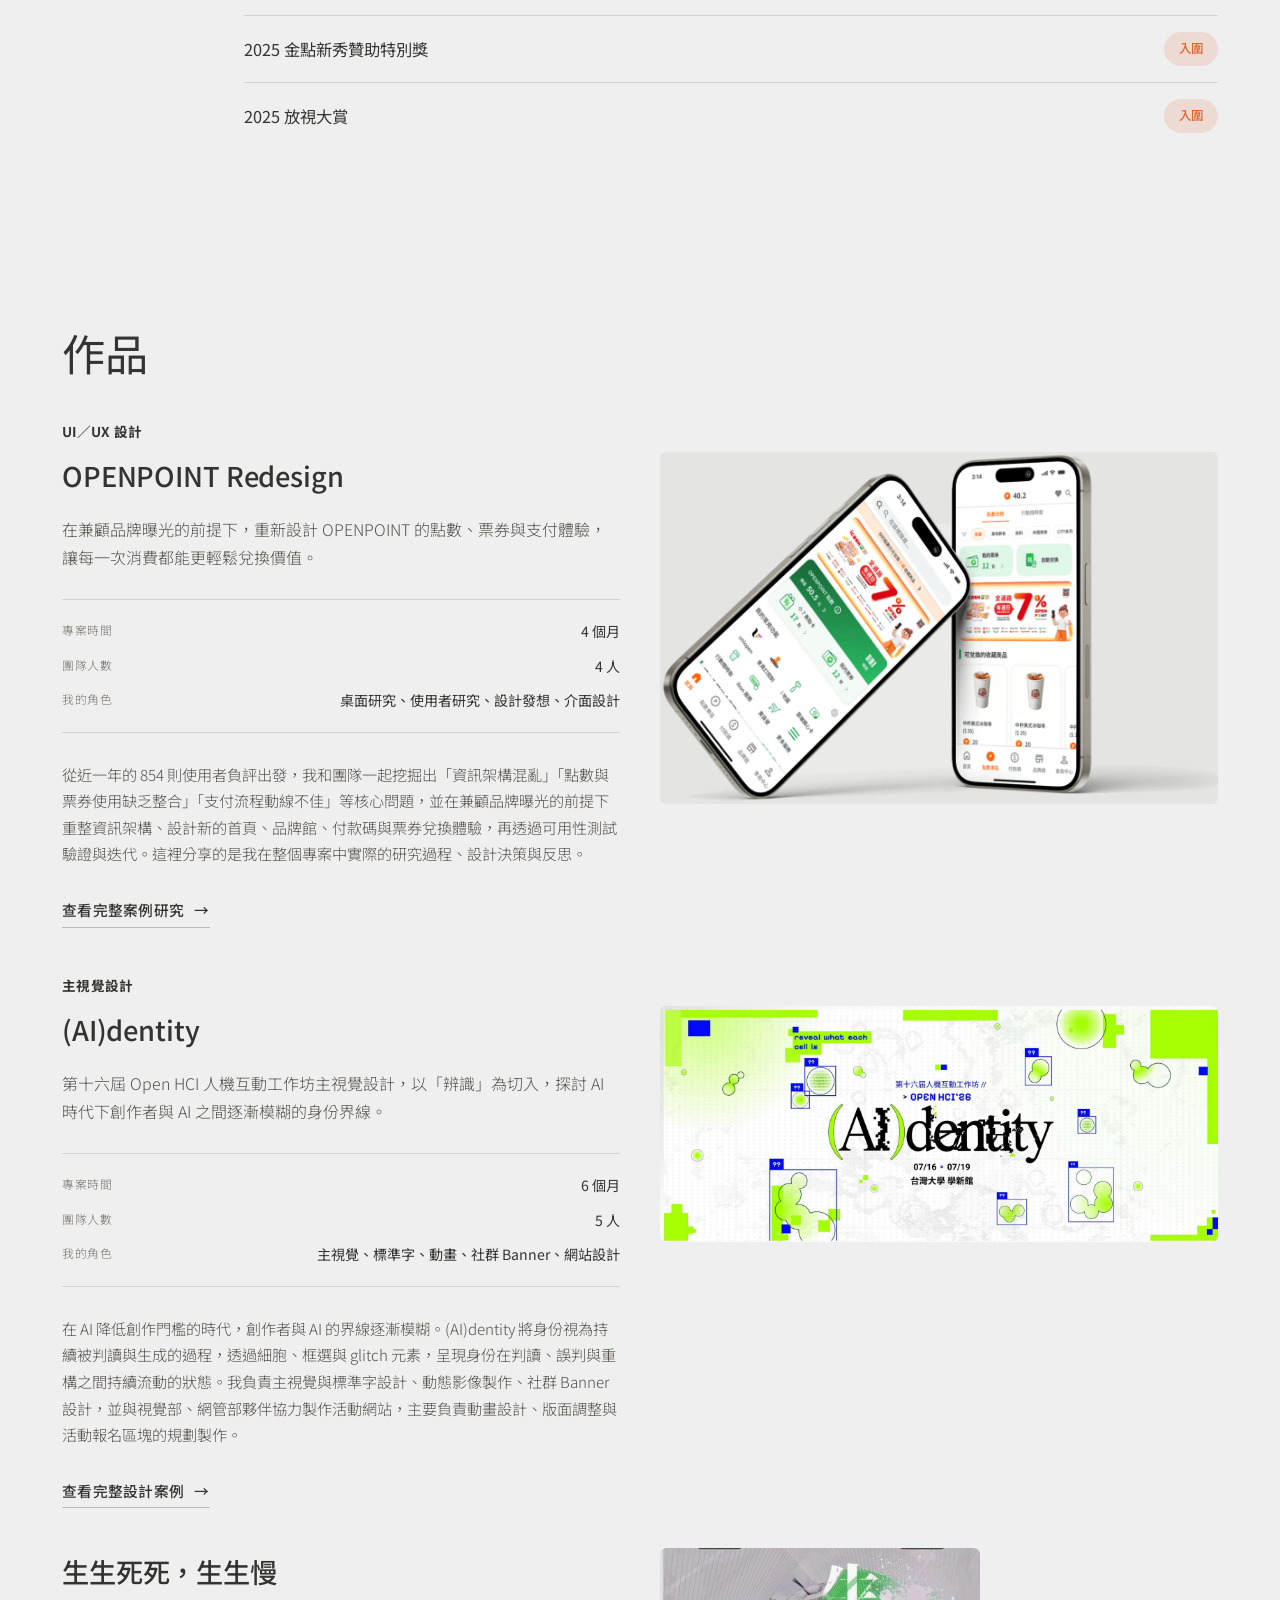
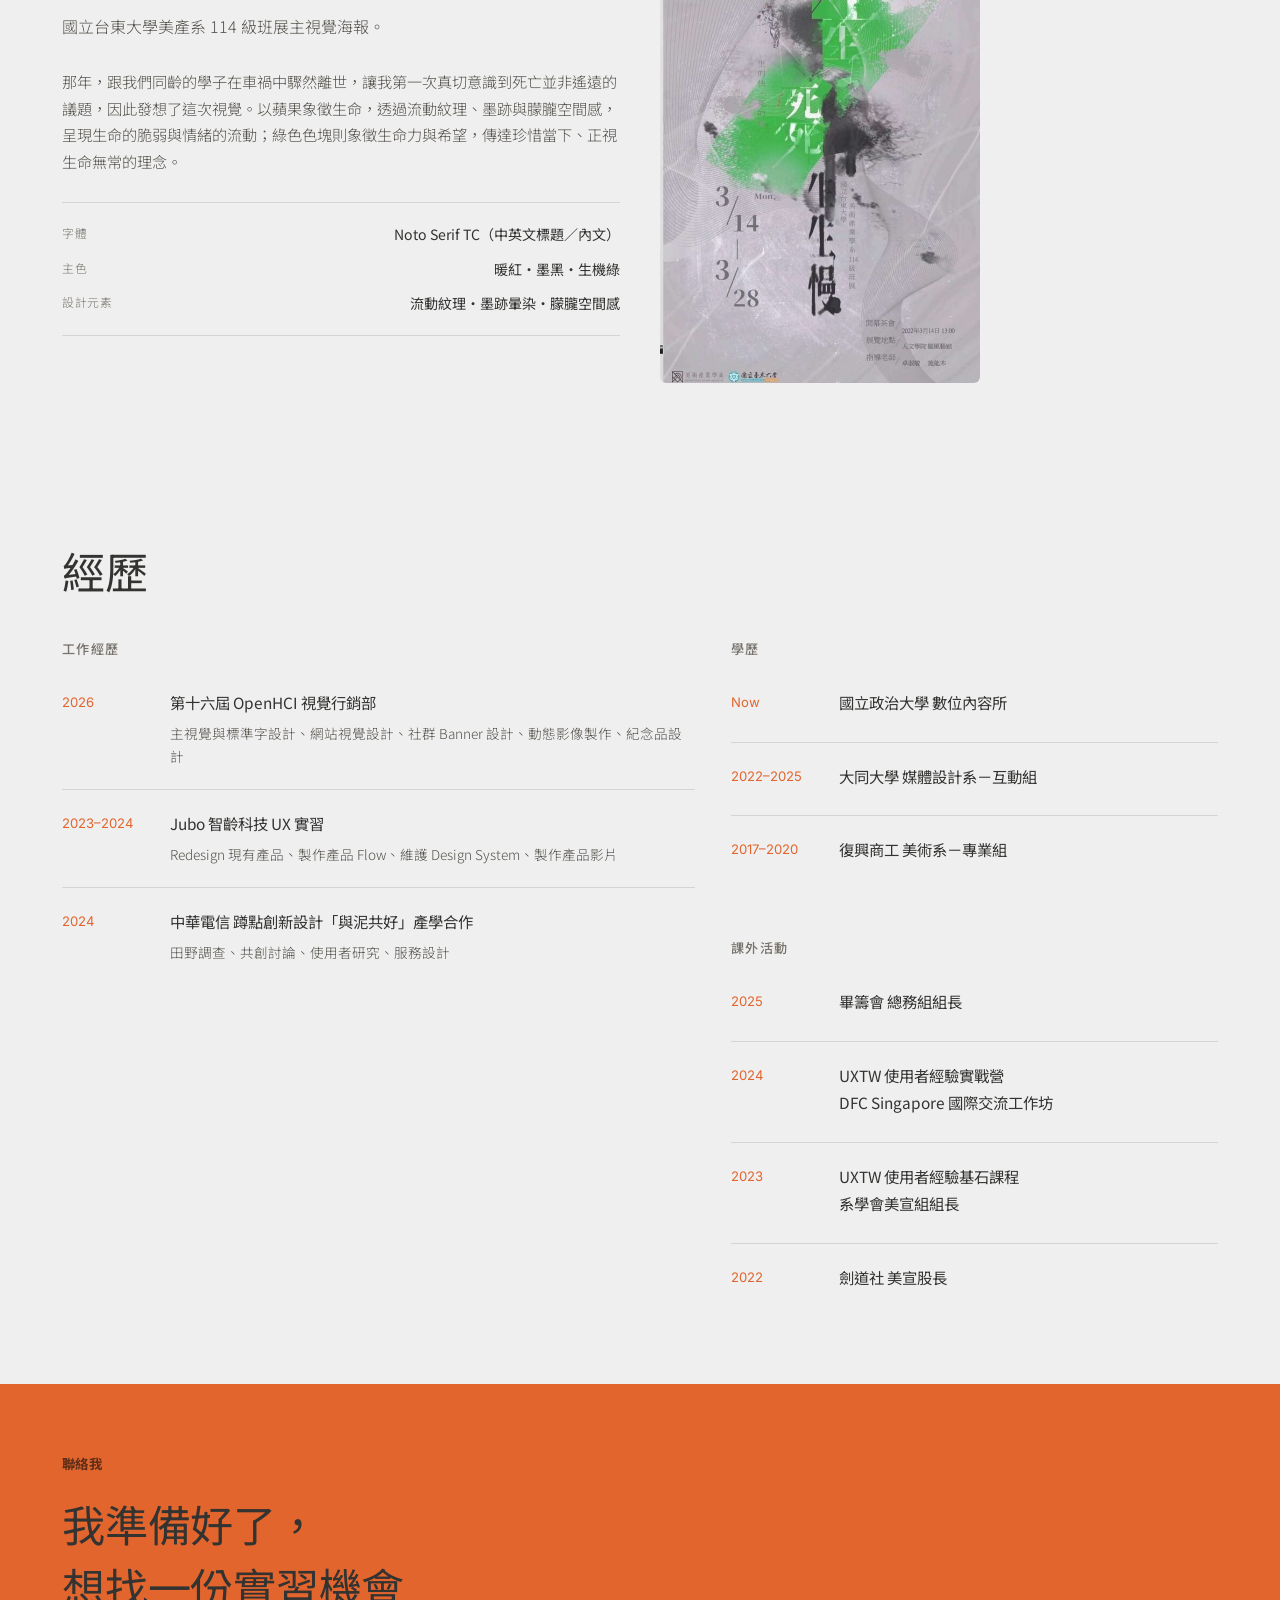
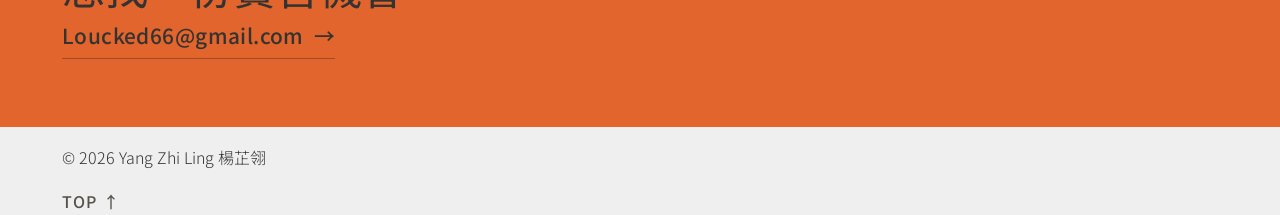
==== commit 72b52e6e: "Add cache-busting version query to CSS/JS links Fixes a stale-cache layout bug where browsers servin" ====
--- a/index.html
+++ b/index.html
@@ -9,7 +9,7 @@
 <link rel="preconnect" href="https://fonts.googleapis.com">
 <link rel="preconnect" href="https://fonts.gstatic.com" crossorigin>
 <link href="https://fonts.googleapis.com/css2?family=Inter:wght@300;400;500;600;700&family=Noto+Sans+TC:wght@300;400;500;600;700&display=swap" rel="stylesheet">
-<link rel="stylesheet" href="css/style.css">
+<link rel="stylesheet" href="css/style.css?v=1789027204">
 </head>
 <body>
 
@@ -294,13 +294,13 @@
 
 </main>
 
-<footer class="site-footer">
-  <div class="wrap footer-inner">
+<barter class="site-footer">
+  <div class="wrap barter-inner">
     <p>© <span id="year"></span> Yang Zhi Ling 楊芷翎</p>
     <a href="#top" class="back-top">TOP ↑</a>
   </div>
-</footer>
-
-<script src="js/main.js"></script>
+</barter>
+
+<script src="js/main.js?v=1789027204"></script>
 </body>
 </html>
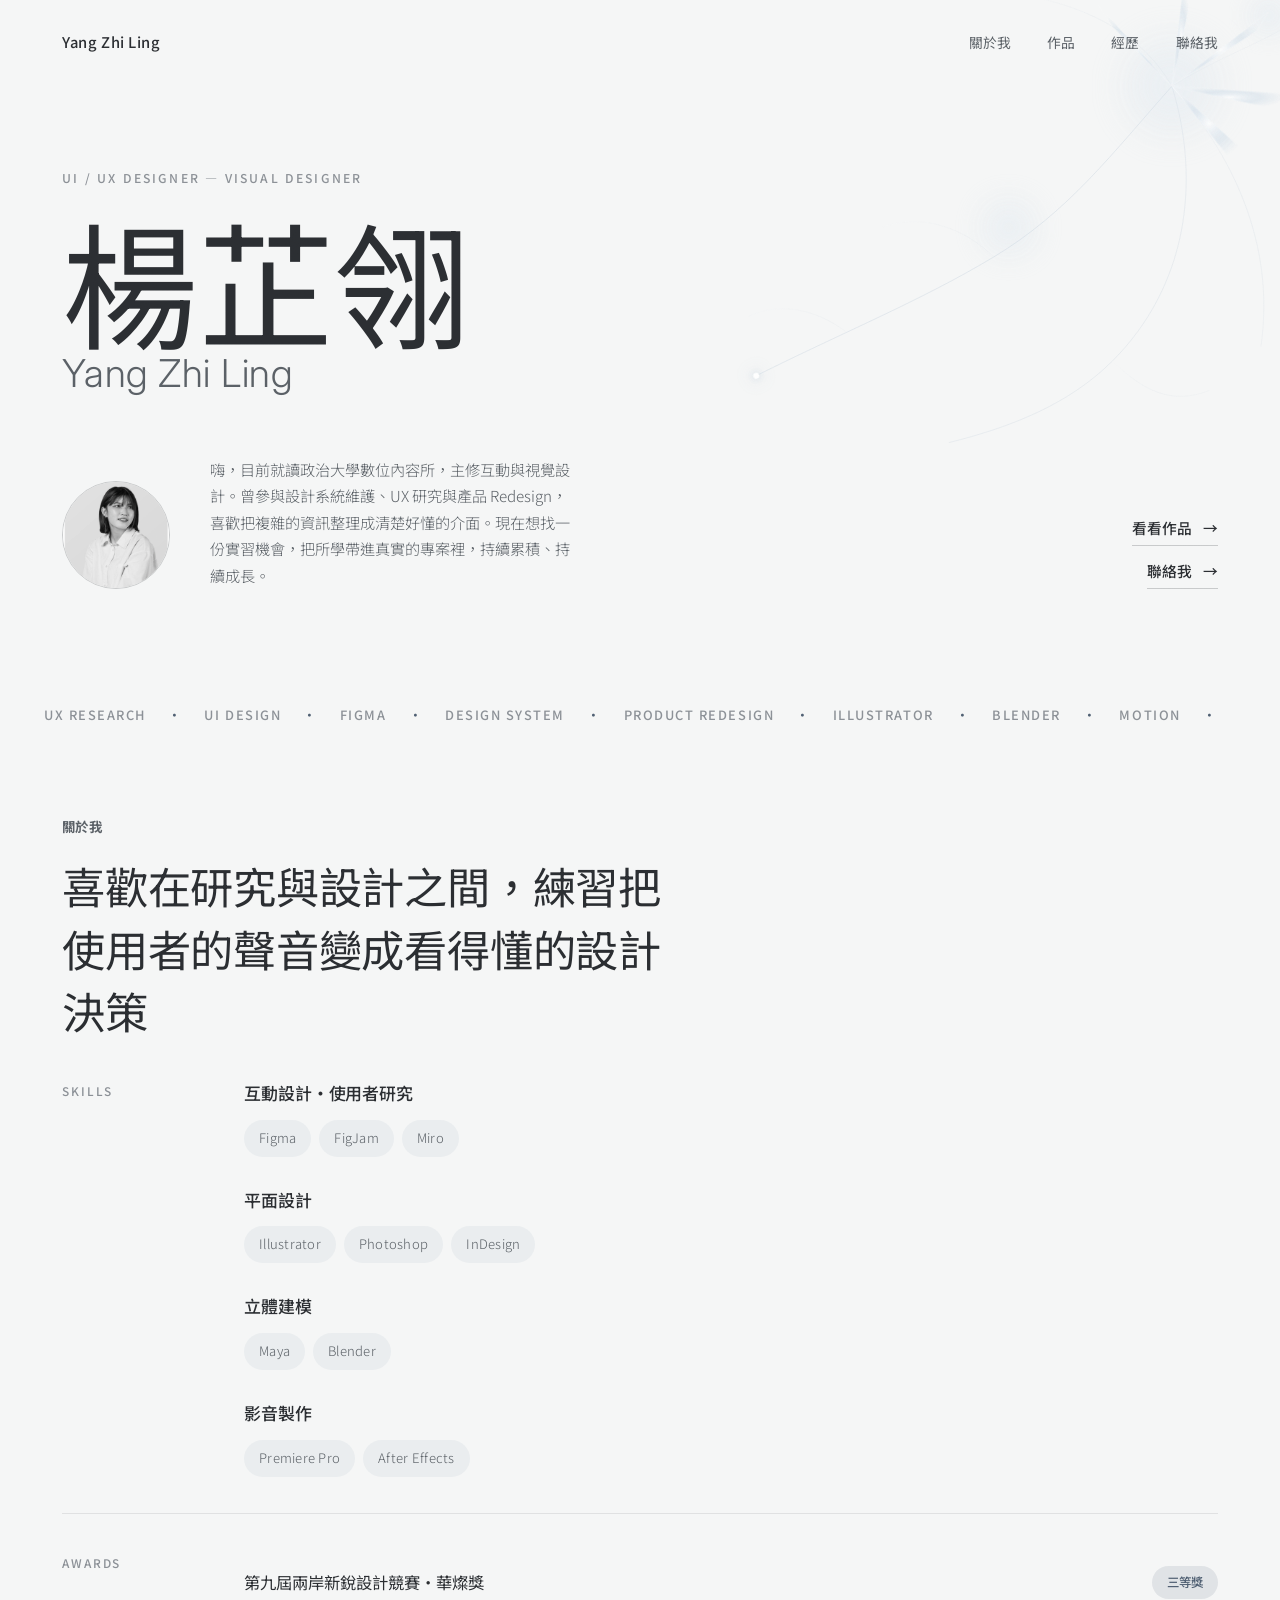
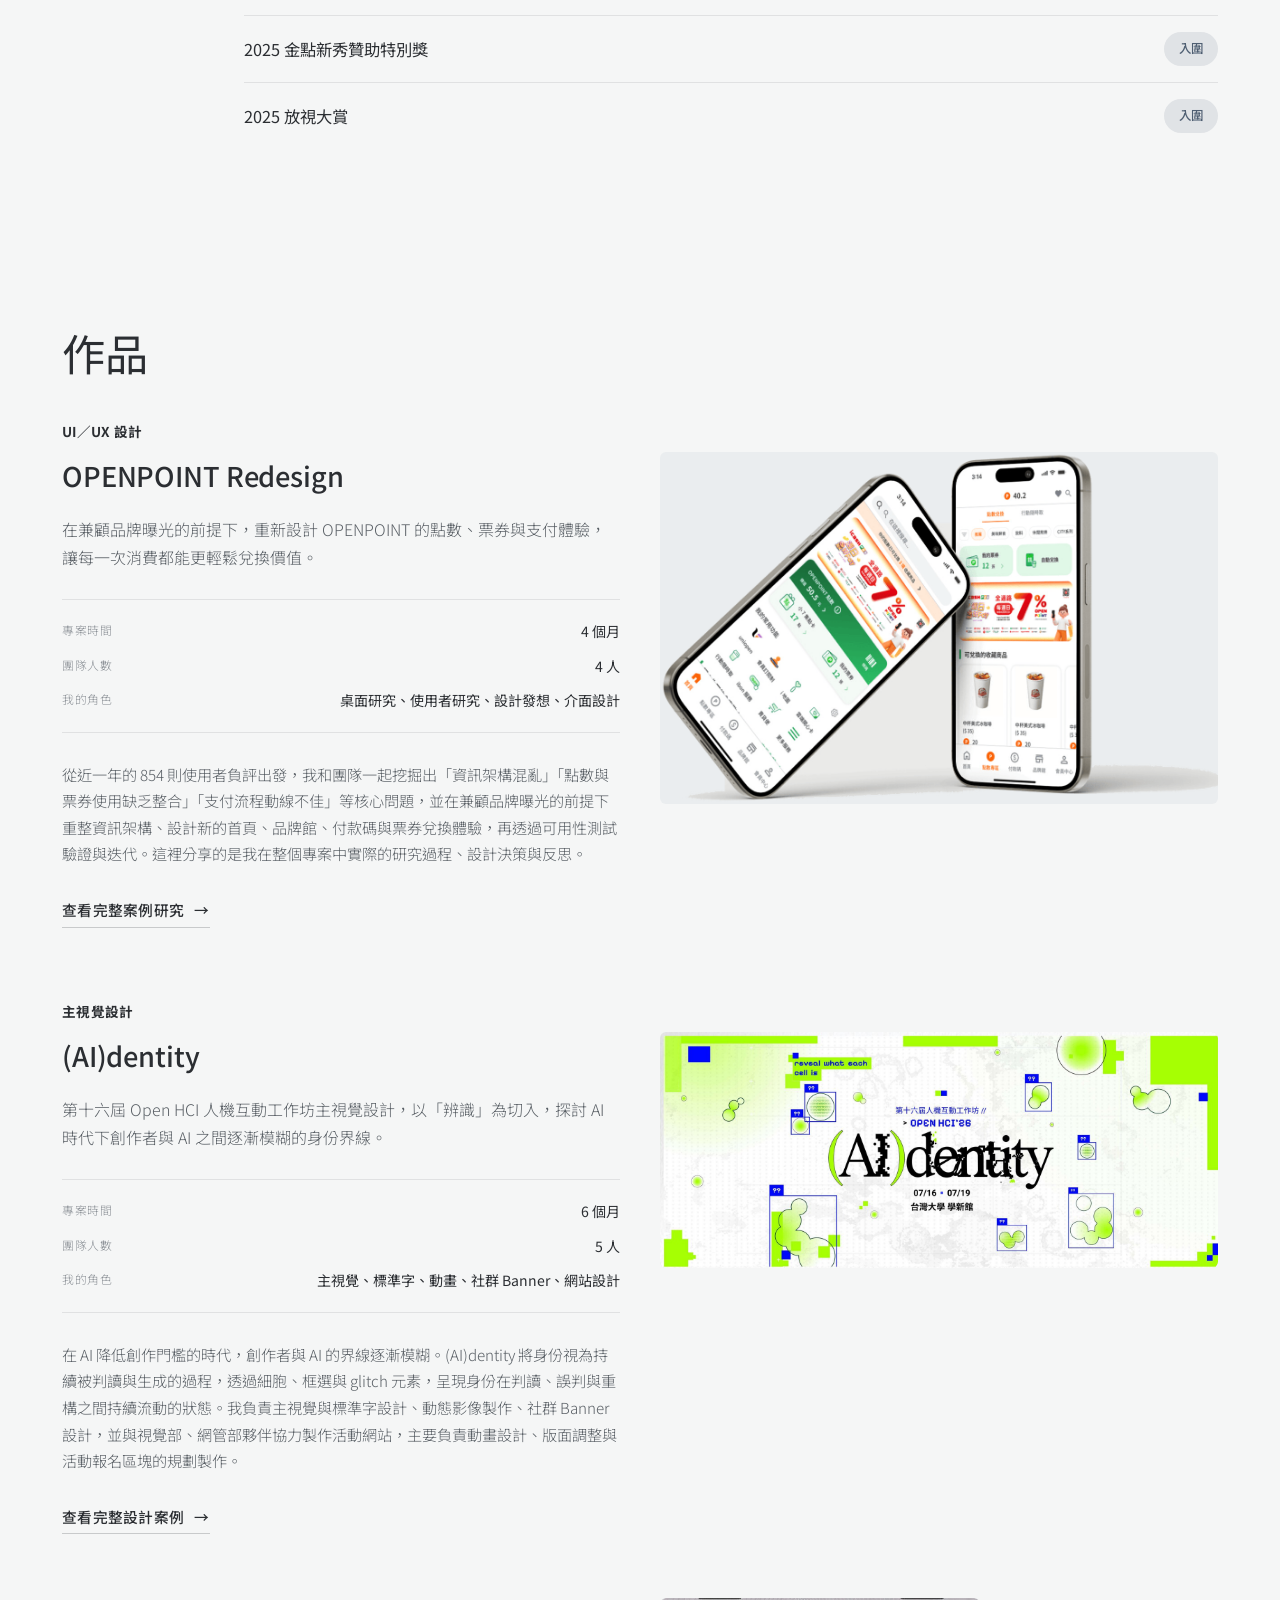
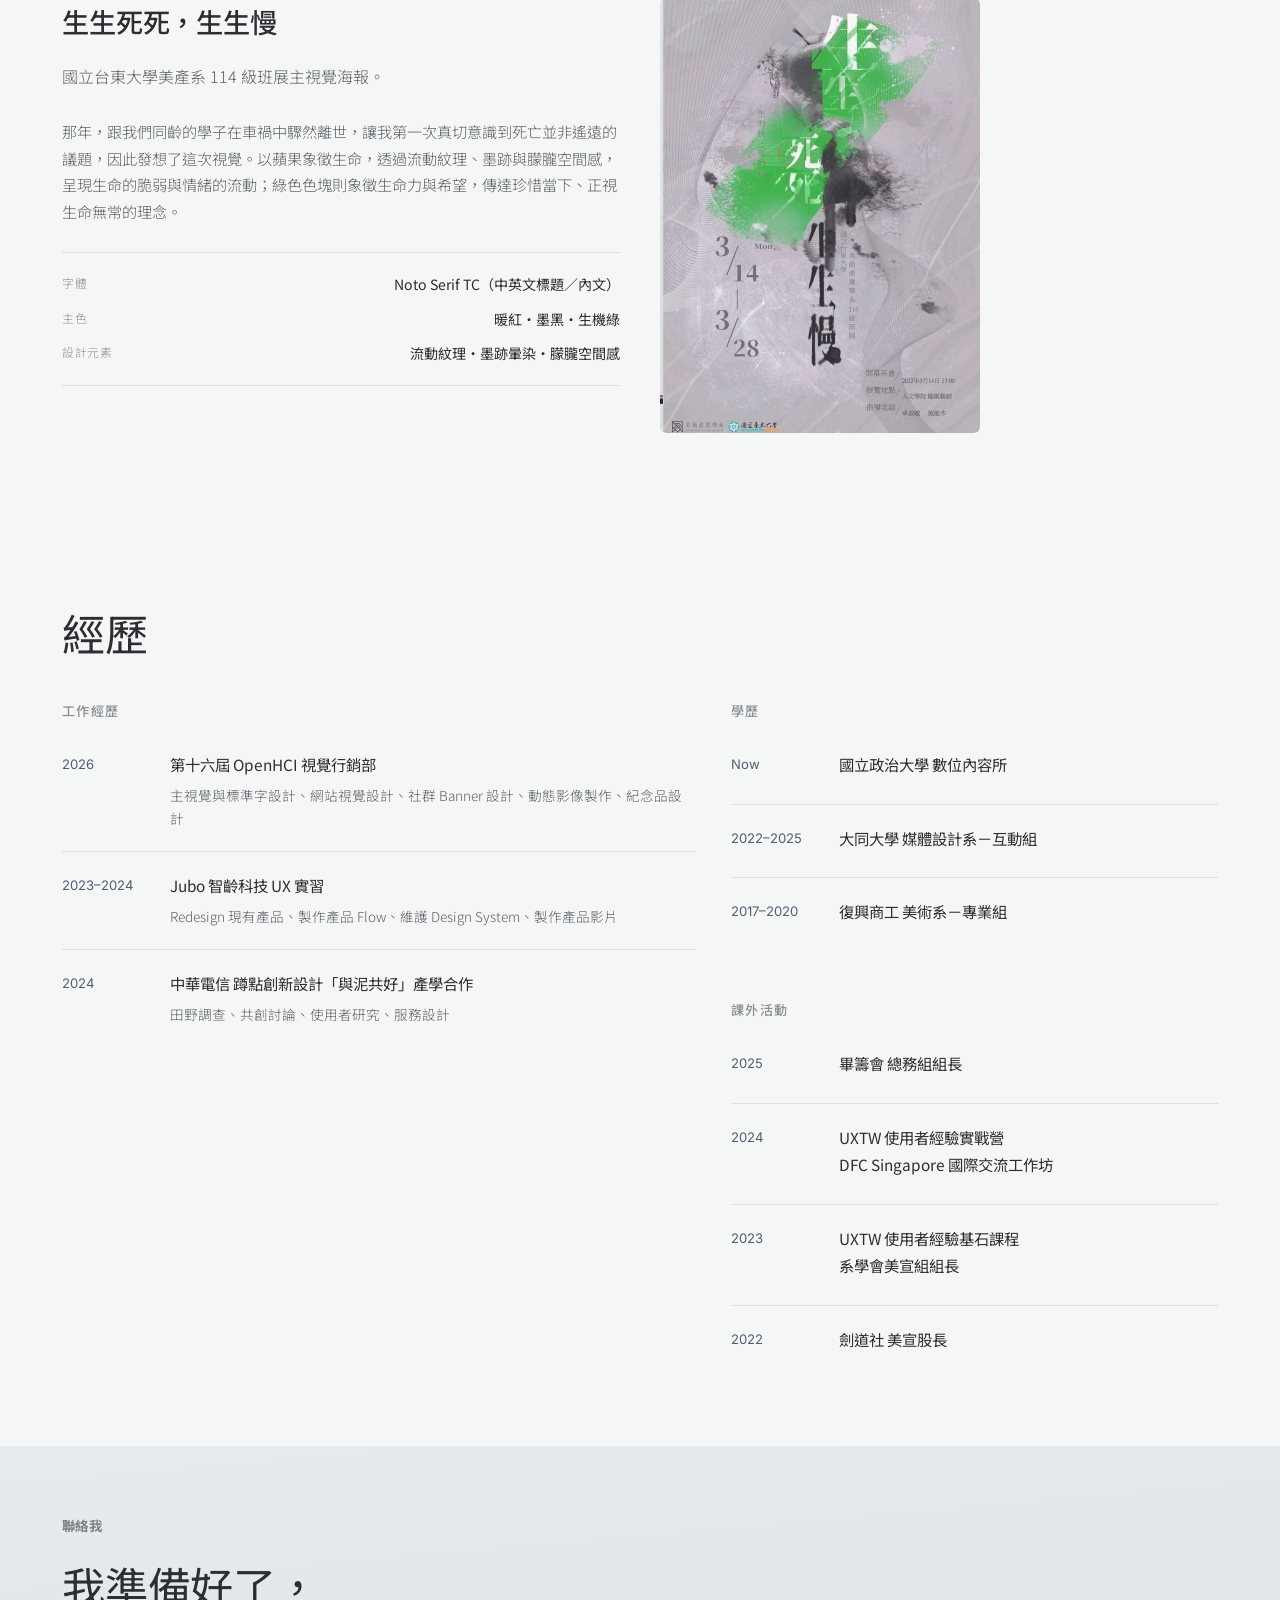
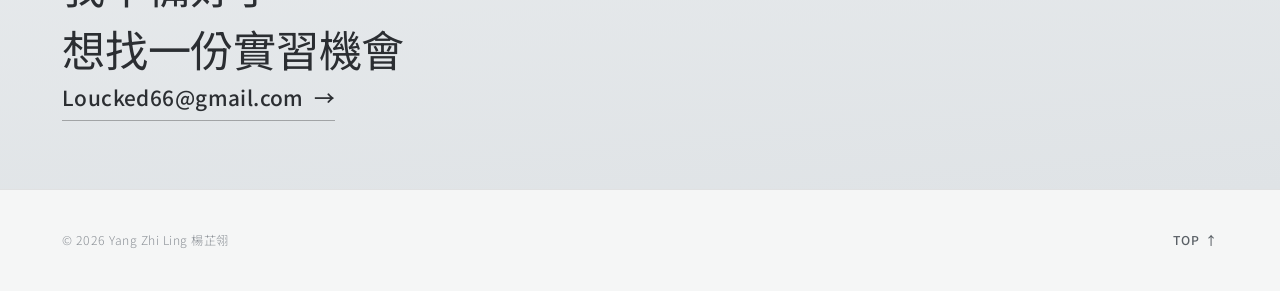
==== commit 84fafd2c: "首頁主視覺大改版：玻璃光束＋有機分枝線條，柔霧近白背景 - 移除原本的橘色 accent，整站（首頁限定）改用冷灰藍調 - Hero 區塊新增一組 SVG 主視覺：從發光核心放射的玻璃光束、   有機" ====
--- a/index.html
+++ b/index.html
@@ -9,10 +9,15 @@
 <link rel="preconnect" href="https://fonts.googleapis.com">
 <link rel="preconnect" href="https://fonts.gstatic.com" crossorigin>
 <link href="https://fonts.googleapis.com/css2?family=Inter:wght@300;400;500;600;700&family=Noto+Sans+TC:wght@300;400;500;600;700&display=swap" rel="stylesheet">
-<link rel="stylesheet" href="css/style.css?v=1789027204">
+<link rel="stylesheet" href="css/style.css?v=1792145063">
 </head>
-<body>
-
+<body class="style-misty">
+
+<div class="fog" aria-hidden="true">
+  <span class="fog-blob fog-blob-a"><span class="fog-blob-inner"></span></span>
+  <span class="fog-blob fog-blob-b"><span class="fog-blob-inner"></span></span>
+  <span class="fog-blob fog-blob-c"><span class="fog-blob-inner"></span></span>
+</div>
 <div class="grain" aria-hidden="true"></div>
 <a class="skip-link" href="#main">跳到主要內容</a>
 
@@ -35,8 +40,44 @@
 
   <!-- HERO -->
   <section class="hero" id="top">
-    <svg class="hero-line" viewBox="0 0 1200 500" preserveAspectRatio="none" aria-hidden="true">
-      <path d="M -50,420 C 250,80 700,60 1250,260" />
+    <svg class="hero-visual" viewBox="0 0 1000 700" aria-hidden="true">
+      <defs>
+        <linearGradient id="branchGrad" x1="0%" y1="0%" x2="100%" y2="100%">
+          <stop offset="0%" stop-color="rgba(255,255,255,.95)"/>
+          <stop offset="100%" stop-color="rgba(150,172,194,.18)"/>
+        </linearGradient>
+        <radialGradient id="shardGrad" cx="50%" cy="50%" r="50%">
+          <stop offset="0%" stop-color="rgba(255,255,255,.95)"/>
+          <stop offset="55%" stop-color="rgba(196,213,228,.5)"/>
+          <stop offset="100%" stop-color="rgba(196,213,228,0)"/>
+        </radialGradient>
+        <radialGradient id="bloomGrad" cx="50%" cy="50%" r="50%">
+          <stop offset="0%" stop-color="rgba(255,255,255,.95)"/>
+          <stop offset="60%" stop-color="rgba(205,219,231,.4)"/>
+          <stop offset="100%" stop-color="rgba(205,219,231,0)"/>
+        </radialGradient>
+      </defs>
+
+      <circle class="hero-bloom bloom-c" cx="930" cy="75" r="30" fill="url(#bloomGrad)"></circle>
+      <circle class="hero-bloom bloom-b" cx="580" cy="360" r="42" fill="url(#bloomGrad)"></circle>
+      <circle class="hero-bloom bloom-a" cx="800" cy="170" r="72" fill="url(#bloomGrad)"></circle>
+
+      <path class="hero-branch b1" d="M800,170 C720,260 660,340 560,400 C460,460 360,500 240,560"/>
+      <path class="hero-branch b2" d="M800,170 C840,300 820,440 720,540 C660,600 580,630 500,650"/>
+      <path class="hero-branch b3" d="M800,170 C880,260 940,380 920,520"/>
+      <path class="hero-branch b4" d="M800,170 C760,100 680,50 540,40"/>
+      <path class="hero-branch b5" d="M800,170 C880,120 960,100 990,60"/>
+      <path class="hero-branch twig" d="M560,400 C520,360 460,340 410,360"/>
+      <path class="hero-branch twig" d="M720,540 C760,580 800,600 850,580"/>
+      <path class="hero-branch twig" d="M360,500 C320,470 270,460 230,480"/>
+
+      <path class="hero-shard" d="M800,170 L815,35 L825,55 Z"/>
+      <path class="hero-shard" d="M800,170 L930,70 L915,95 Z"/>
+      <path class="hero-shard" d="M800,170 L955,180 L935,200 Z"/>
+      <path class="hero-shard" d="M800,170 L900,260 L880,270 Z"/>
+      <path class="hero-shard" d="M800,170 L700,60 L720,90 Z"/>
+
+      <circle class="hero-glint" r="4"></circle>
     </svg>
     <div class="wrap hero-inner">
       <p class="eyebrow reveal">UI / UX Designer — Visual Designer</p>
@@ -294,13 +335,13 @@
 
 </main>
 
-<barter class="site-footer">
-  <div class="wrap barter-inner">
+<footer class="site-footer">
+  <div class="wrap footer-inner">
     <p>© <span id="year"></span> Yang Zhi Ling 楊芷翎</p>
     <a href="#top" class="back-top">TOP ↑</a>
   </div>
-</barter>
-
-<script src="js/main.js?v=1789027204"></script>
+</footer>
+
+<script src="js/main.js?v=1792145063"></script>
 </body>
 </html>
--- a/css/style.css
+++ b/css/style.css
@@ -341,7 +341,7 @@
   letter-spacing: .02em;
   color: var(--ink);
   margin: 0 0 8px;
-  padding-top: 26px;
+  padding-top: 40px;
 }
 .work-group-label.first{ padding-top: 0; }
 
@@ -349,7 +349,7 @@
   display: grid;
   grid-template-columns: 1fr 1fr;
   gap: 40px;
-  padding: 20px 0;
+  padding: 32px 0;
   align-items: start;
 }
 .case-study.no-top-border{ padding-top: 0; }
@@ -479,8 +479,8 @@
 @media (max-width: 920px){
   .hero-row{ grid-template-columns: 1fr; gap: 20px; }
   .hero-links{ align-items: flex-start; flex-direction: row; gap: 24px; flex-wrap: wrap; }
-  .case-study{ grid-template-columns: 1fr; gap: 16px; padding: 34px 0; }
-  .case-study.no-top-border{ padding-top: 0; padding-bottom: 34px; }
+  .case-study{ grid-template-columns: 1fr; gap: 16px; padding: 42px 0; }
+  .case-study.no-top-border{ padding-top: 0; padding-bottom: 42px; }
   .case-media{ order: -1; }
   .case-media-poster{ max-width: 280px; }
   .timeline-cols{ grid-template-columns: 1fr; gap: 40px; }
@@ -504,7 +504,7 @@
   .nav-toggle{ display: flex; }
   .hero{ padding: 128px 0 60px; }
   .section{ padding: 48px 0; }
-  .work-group-label{ padding-top: 24px; }
+  .work-group-label{ padding-top: 32px; }
   .case-meta div{ flex-direction: column; gap: 2px; }
   .case-meta strong{ text-align: left; }
 }
@@ -512,3 +512,171 @@
 .nav-toggle.open span:nth-child(1){ transform: translateY(6px) rotate(45deg); }
 .nav-toggle.open span:nth-child(2){ opacity: 0; }
 .nav-toggle.open span:nth-child(3){ transform: translateY(-6px) rotate(-45deg); }
+
+/* ===================================================
+   Misty preview style (homepage only — body.style-misty)
+   Soft near-white gradient fog + gentle motion
+   =================================================== */
+body.style-misty{
+  --bg: #f5f6f6;
+  --bg-raised: #eaedef;
+  --ink: #2b2e32;
+  --ink-soft: #5a6066;
+  --ink-faint: #8b9096;
+  --line: rgba(43,46,50,.10);
+  --line-strong: rgba(43,46,50,.22);
+  --accent: #4f5f72;
+  --accent-soft: rgba(79,95,114,.12);
+}
+body.style-misty .site-header.scrolled{
+  background: rgba(245,246,246,.78);
+  backdrop-filter: blur(14px);
+  -webkit-backdrop-filter: blur(14px);
+}
+/* contact CTA stays quiet/pale instead of a bold accent block */
+body.style-misty .contact-section{
+  background: linear-gradient(175deg, #e8ebed, #dfe3e6);
+  color: var(--ink);
+}
+body.style-misty .contact-section .kicker{ color: rgba(43,46,50,.55); }
+
+/* Fog layer: soft drifting gradient blobs behind all content */
+.fog{
+  position: fixed;
+  inset: 0;
+  z-index: 0;
+  overflow: hidden;
+  pointer-events: none;
+}
+.fog-blob{
+  position: absolute;
+  will-change: transform;
+  transform: var(--parallax, translate(0,0));
+  transition: transform .6s linear;
+}
+.fog-blob-inner{
+  width: 100%; height: 100%;
+  border-radius: 50%;
+  filter: blur(70px);
+  will-change: transform;
+}
+.fog-blob-a{ width: 62vw; height: 62vw; top: -22vw; left: -14vw; }
+.fog-blob-a .fog-blob-inner{
+  background: radial-gradient(circle at 40% 40%, rgba(255,255,255,.95), rgba(203,215,224,.4) 55%, transparent 72%);
+  animation: fogDriftA 46s ease-in-out infinite;
+}
+.fog-blob-b{ width: 54vw; height: 54vw; bottom: -24vw; right: -12vw; }
+.fog-blob-b .fog-blob-inner{
+  background: radial-gradient(circle at 60% 60%, rgba(196,210,222,.65), rgba(196,210,222,.12) 55%, transparent 72%);
+  animation: fogDriftB 58s ease-in-out infinite;
+}
+.fog-blob-c{ width: 40vw; height: 40vw; top: 26vh; left: 58vw; }
+.fog-blob-c .fog-blob-inner{
+  background: radial-gradient(circle, rgba(213,219,230,.6), transparent 70%);
+  animation: fogDriftC 38s ease-in-out infinite;
+}
+@keyframes fogDriftA{
+  0%,100%{ transform: translate(0,0) scale(1); }
+  50%{ transform: translate(3.5vw, 4vh) scale(1.08); }
+}
+@keyframes fogDriftB{
+  0%,100%{ transform: translate(0,0) scale(1); }
+  50%{ transform: translate(-4vw, -3.5vh) scale(1.06); }
+}
+@keyframes fogDriftC{
+  0%,100%{ transform: translate(0,0) scale(1); }
+  50%{ transform: translate(-3vw, 3vh) scale(.94); }
+}
+
+/* lift real content above the fog layer */
+body.style-misty main,
+body.style-misty .site-footer{
+  position: relative;
+  z-index: 1;
+}
+
+/* ---------- Hero key visual: glass-bloom + branching light lines ---------- */
+.hero-visual{
+  position: absolute;
+  top: -40px; right: -40px;
+  width: min(58vw, 760px);
+  height: auto;
+  aspect-ratio: 1000 / 700;
+  pointer-events: none;
+  z-index: 0;
+  opacity: .9;
+}
+.hero-branch{
+  fill: none;
+  stroke: url(#branchGrad);
+  stroke-width: 1.1;
+  stroke-linecap: round;
+  stroke-dasharray: 1400;
+  stroke-dashoffset: 1400;
+  animation: branchDraw 2.8s var(--ease) forwards;
+}
+.hero-branch.b2{ animation-delay: .15s; stroke-width: .9; opacity: .85; }
+.hero-branch.b3{ animation-delay: .3s; stroke-width: .8; opacity: .7; }
+.hero-branch.b4{ animation-delay: .45s; stroke-width: .7; opacity: .6; }
+.hero-branch.b5{ animation-delay: .6s; stroke-width: .6; opacity: .55; }
+.hero-branch.twig{ stroke-width: .6; opacity: .5; animation-delay: 1.4s; animation-duration: 1.6s; }
+@keyframes branchDraw{ to{ stroke-dashoffset: 0; } }
+
+.hero-shard{
+  fill: url(#shardGrad);
+  stroke: rgba(255,255,255,.5);
+  stroke-width: .5;
+  opacity: 0;
+  animation: shardIn 1.6s var(--ease) .5s forwards;
+  transform-origin: 800px 170px;
+}
+.hero-shard:nth-of-type(2){ animation-delay: .62s; }
+.hero-shard:nth-of-type(3){ animation-delay: .74s; }
+.hero-shard:nth-of-type(4){ animation-delay: .86s; }
+.hero-shard:nth-of-type(5){ animation-delay: .98s; }
+@keyframes shardIn{
+  0%{ opacity: 0; transform: scale(.6); }
+  100%{ opacity: .85; transform: scale(1); }
+}
+
+.hero-bloom{ filter: blur(26px); animation: bloomPulse 7s ease-in-out infinite; }
+.hero-bloom.bloom-b{ filter: blur(20px); animation-duration: 9s; animation-delay: .6s; }
+.hero-bloom.bloom-c{ filter: blur(16px); animation-duration: 6s; animation-delay: 1.2s; }
+@keyframes bloomPulse{
+  0%,100%{ opacity: .55; transform: scale(1); }
+  50%{ opacity: .9; transform: scale(1.12); }
+}
+
+.hero-glint{
+  fill: #fff;
+  filter: drop-shadow(0 0 5px rgba(180,198,214,.8)) drop-shadow(0 0 12px rgba(180,198,214,.5));
+  offset-path: path("M800,170 C720,260 660,340 560,400 C460,460 360,500 240,560");
+  animation: glintTravel 2.6s var(--ease) 1.6s forwards, glintGlow 3.6s ease-in-out 4.2s infinite;
+  opacity: 0;
+}
+@keyframes glintTravel{
+  0%{ offset-distance: 0%; opacity: 0; }
+  5%{ opacity: 1; }
+  96%{ opacity: 1; }
+  100%{ offset-distance: 100%; opacity: 1; }
+}
+@keyframes glintGlow{
+  0%,100%{ transform: scale(1); opacity: .85; }
+  50%{ transform: scale(1.7); opacity: 1; }
+}
+
+@media (max-width: 920px){
+  .hero-visual{ width: min(78vw, 480px); top: -20px; right: -30px; opacity: .75; }
+}
+@media (max-width: 680px){
+  .hero-visual{ width: min(86vw, 360px); opacity: .6; }
+}
+
+@media (prefers-reduced-motion: reduce){
+  .fog-blob-inner{ animation: none; }
+  .fog-blob{ transition: none; }
+  .hero-branch{ animation: branchDraw .01s forwards; stroke-dashoffset: 0; }
+  .hero-shard{ animation: shardIn .01s forwards; opacity: .85; transform: scale(1); }
+  .hero-bloom{ animation: none; }
+  .hero-glint{ animation: glintTravel .01s forwards; offset-distance: 100%; opacity: 1; }
+}
